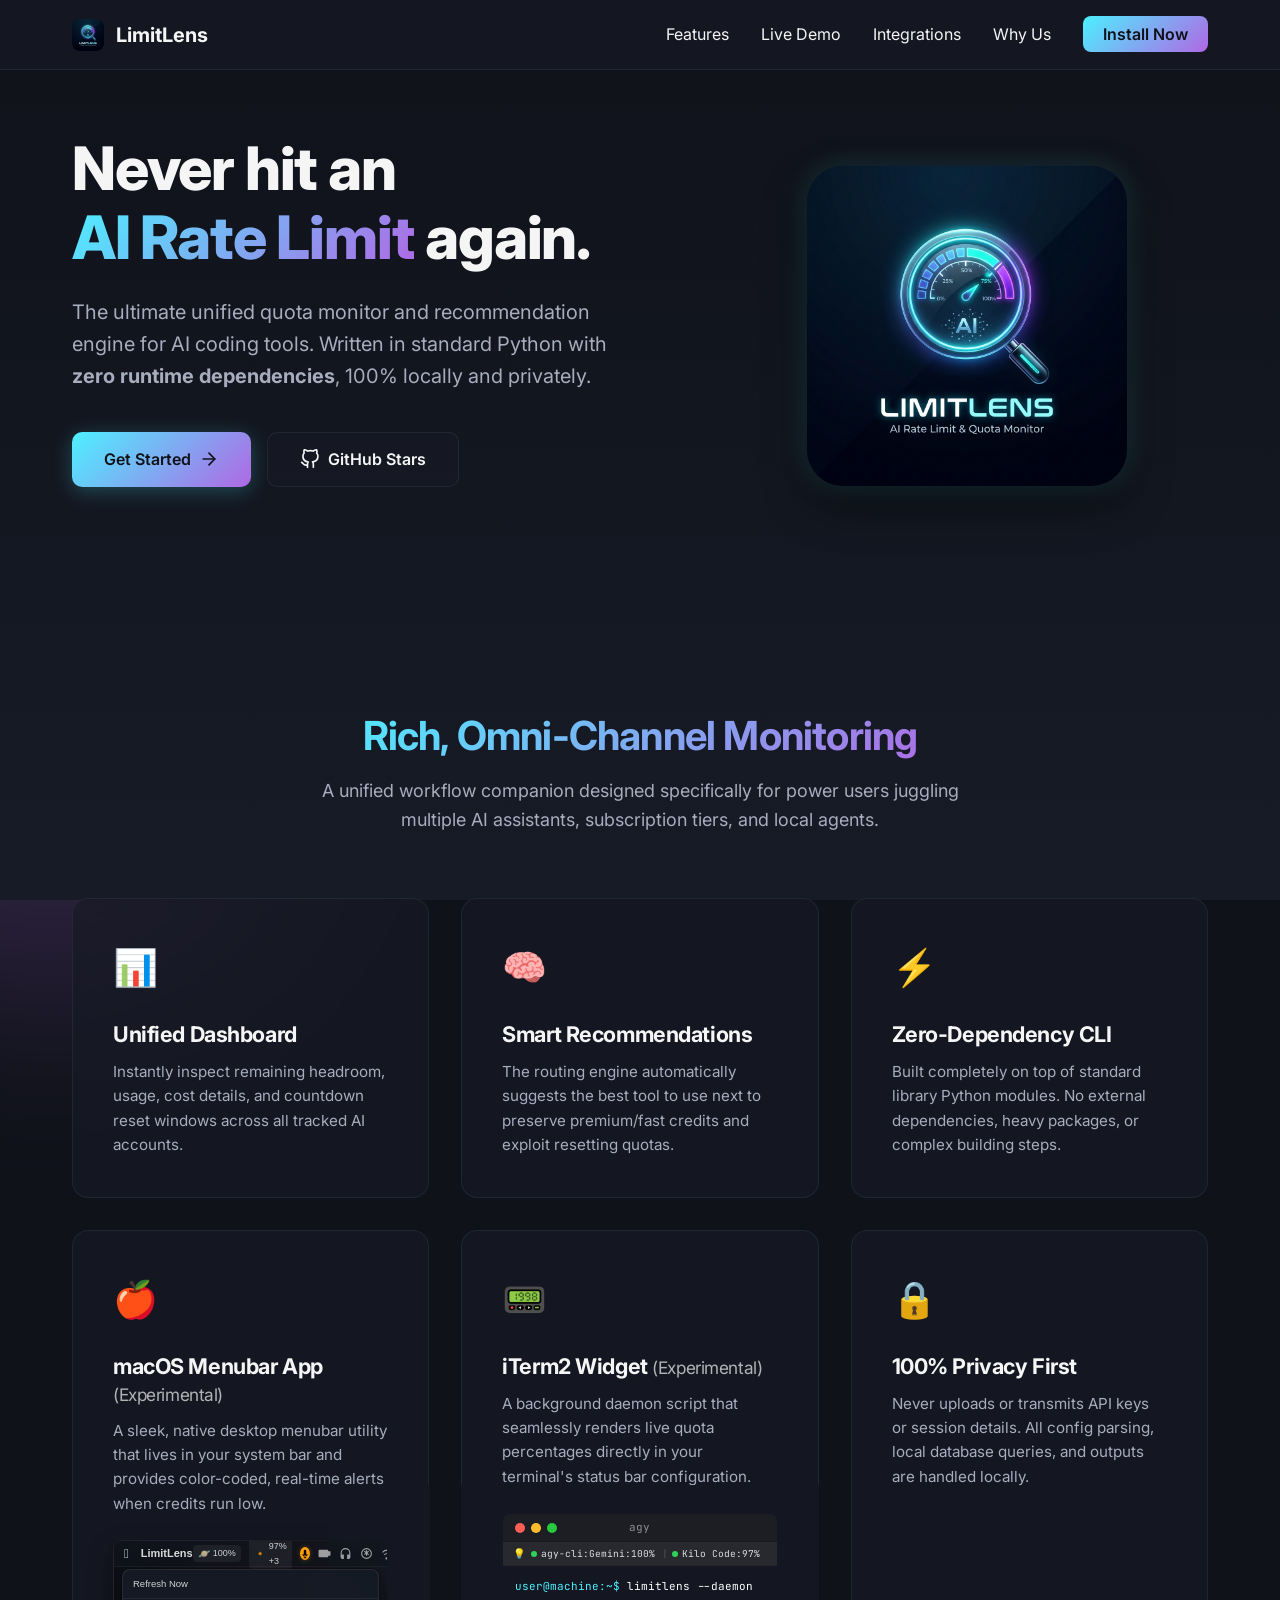
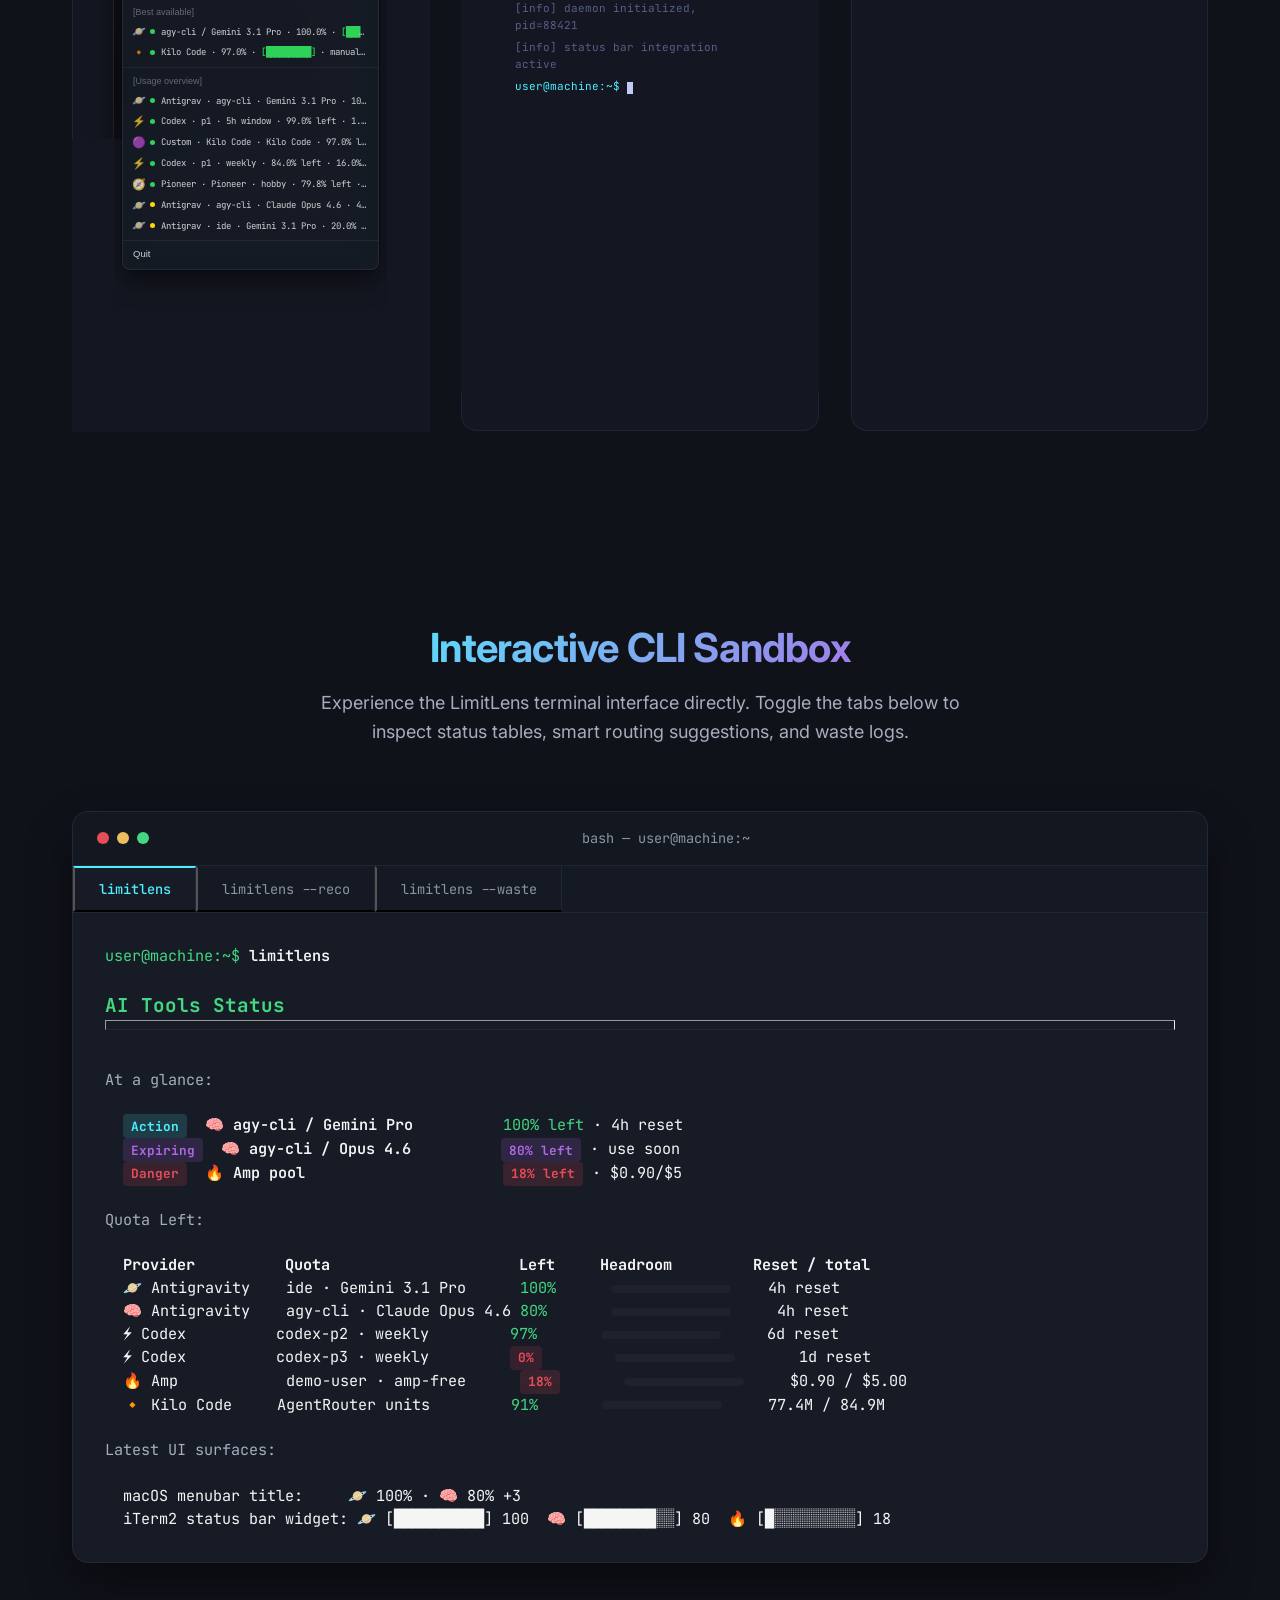
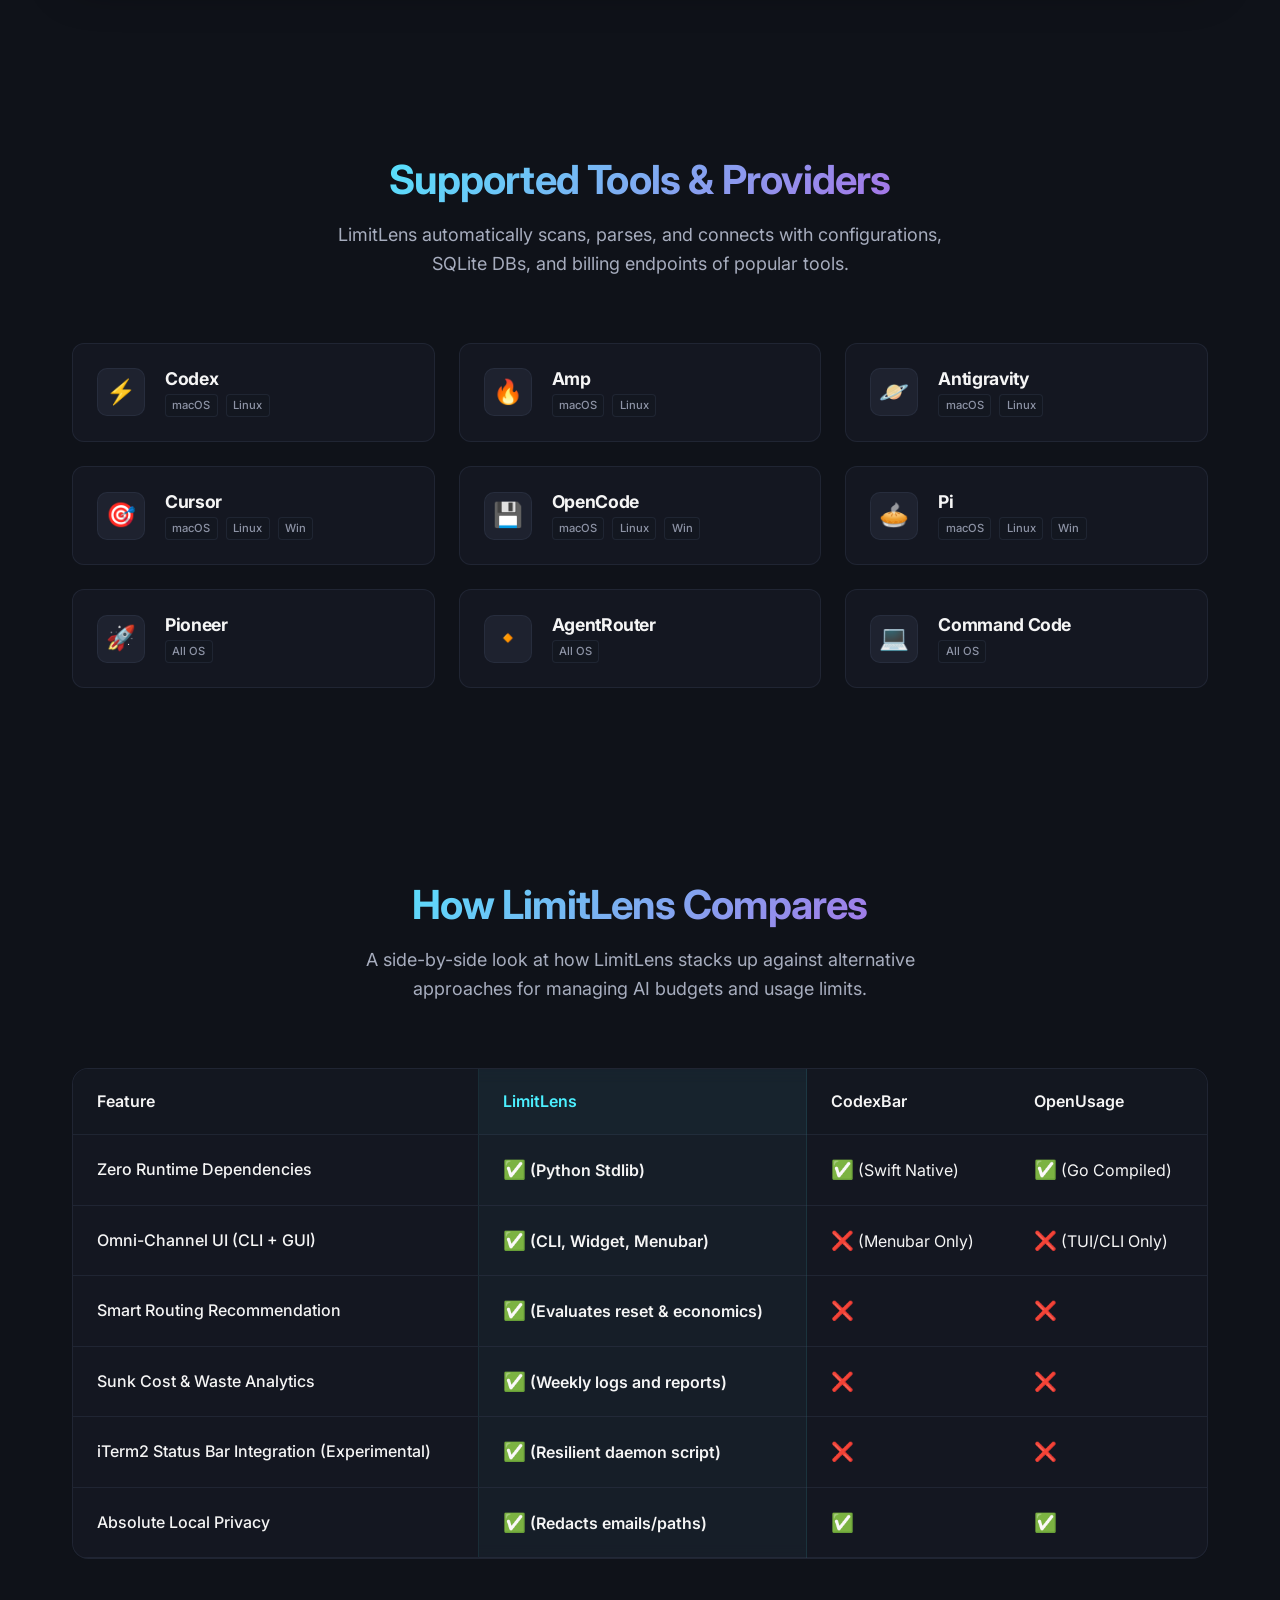
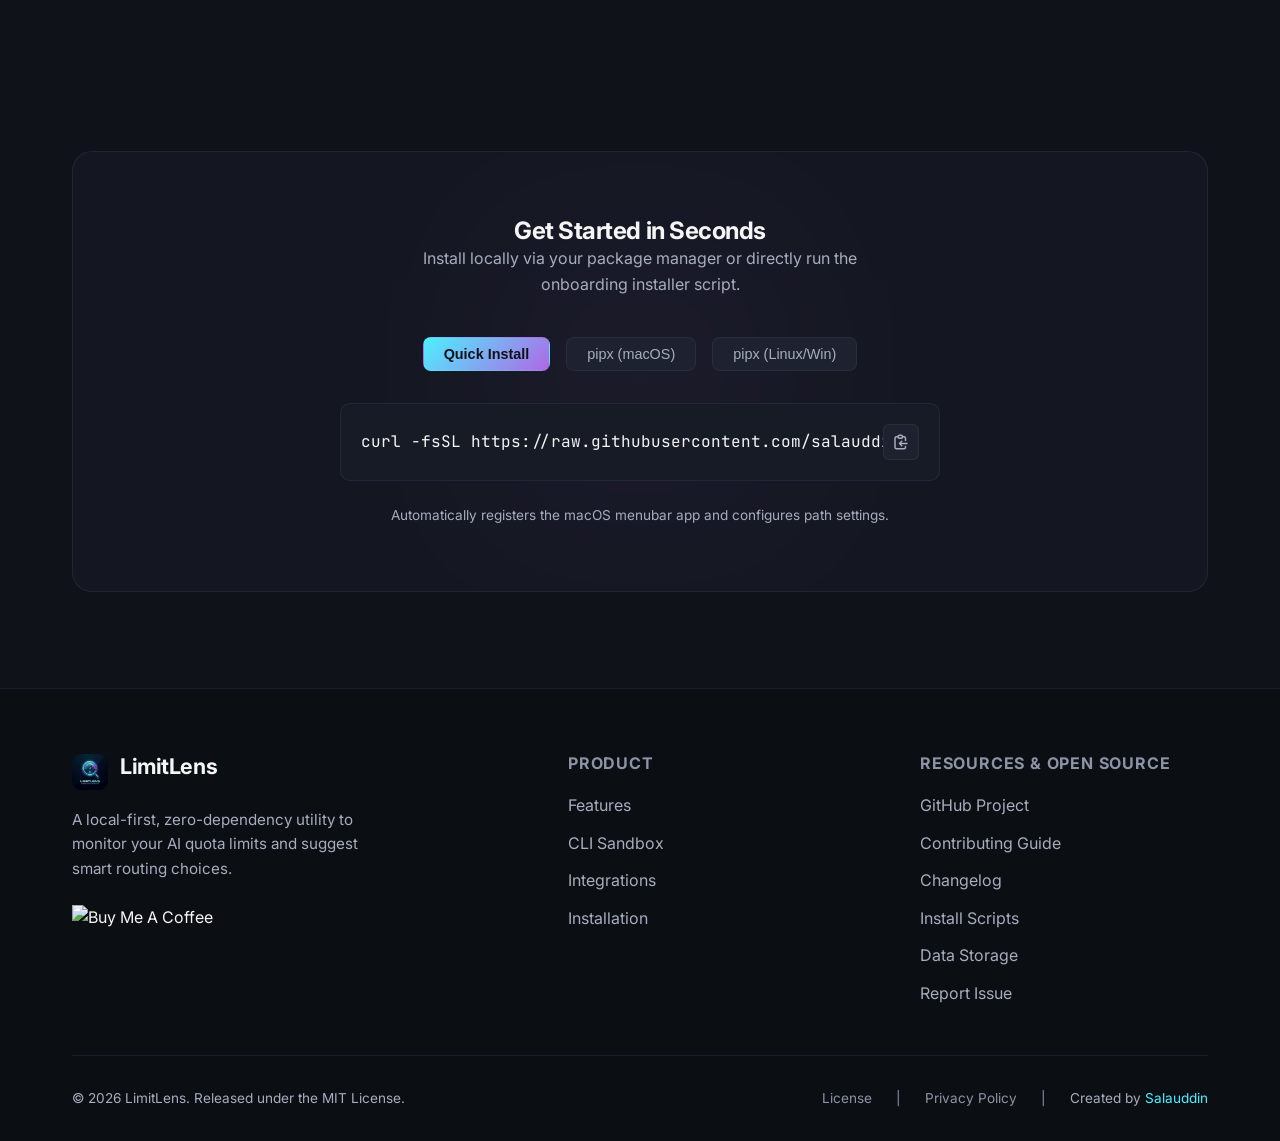
==== site/index.html @ 835cf0d3 "encheaded ui" ====
<!DOCTYPE html>
<html lang="en">
<head>
  <meta charset="UTF-8">
  <meta name="viewport" content="width=device-width, initial-scale=1.0">
  <title>LimitLens — Unified Quota Monitor & Recommendations for AI Coding Tools</title>
  
  <!-- SEO Meta Tags -->
  <meta name="description" content="Stop hitting rate limits. Monitor remaining headroom, resets, and get smart routing recommendations across Codex, Cursor, Amp, Antigravity, OpenCode, and more. Zero dependencies, 100% local.">
  <meta name="keywords" content="ai, quota, rate-limit, cursor, codex, copilot, claude code, terminal, developer-tools, menubar, iterm2">
  <meta name="author" content="Salauddin">
  
  <!-- Open Graph / Facebook -->
  <meta property="og:type" content="website">
  <meta property="og:url" content="https://limitlens.vercel.app/">
  <meta property="og:title" content="LimitLens — Unified Quota Monitor for AI Coding Tools">
  <meta property="og:description" content="Monitor quotas and get smart tool recommendations. Zero-dependency CLI, macOS menubar app, and iTerm2 widget.">
  <meta property="og:image" content="https://limitlens.vercel.app/assets/limitlens_logo.png">
  
  <!-- Twitter -->
  <meta property="twitter:card" content="summary_large_image">
  <meta property="twitter:url" content="https://limitlens.vercel.app/">
  <meta property="twitter:title" content="LimitLens — Unified Quota Monitor for AI Coding Tools">
  <meta property="twitter:description" content="Monitor quotas and get smart tool recommendations. Zero-dependency CLI, macOS menubar app, and iTerm2 widget.">
  <meta property="twitter:image" content="https://limitlens.vercel.app/assets/limitlens_logo.png">

  <!-- Favicon -->
  <link rel="icon" type="image/png" href="assets/limitlens_logo.png">
  
  <!-- Stylesheets -->
  <link rel="stylesheet" href="style.css">
</head>
<body>

  <!-- Background Orbs for Premium Ambient Light -->
  <div class="bg-orb orb-1"></div>
  <div class="bg-orb orb-2"></div>

  <!-- Navigation -->
  <nav class="navbar" id="navbar">
    <div class="container">
      <a href="#" class="nav-logo">
        <img src="assets/limitlens_logo.png" alt="LimitLens Logo">
        <span>LimitLens</span>
      </a>
      <ul class="nav-links" id="nav-links">
        <li><a href="#features">Features</a></li>
        <li><a href="#demo">Live Demo</a></li>
        <li><a href="#integrations">Integrations</a></li>
        <li><a href="#compare">Why Us</a></li>
        <li><a href="#install" class="nav-btn">Install Now</a></li>
      </ul>
      <div class="menu-toggle" id="menu-toggle" aria-label="Toggle Menu" role="button" tabindex="0">
        <span></span>
        <span></span>
        <span></span>
      </div>
    </div>
  </nav>

  <!-- Hero Section -->
  <section class="hero" id="hero">
    <div class="container hero-grid">
      <div class="hero-content">
        <h1>Never hit an <br><span>AI Rate Limit</span> again.</h1>
        <p>The ultimate unified quota monitor and recommendation engine for AI coding tools. Written in standard Python with <strong>zero runtime dependencies</strong>, 100% locally and privately.</p>
        <div class="hero-ctas">
          <a href="#install" class="btn-primary">
            <span>Get Started</span>
            <svg width="20" height="20" viewBox="0 0 24 24" fill="none" stroke="currentColor" stroke-width="2" stroke-linecap="round" stroke-linejoin="round"><line x1="5" y1="12" x2="19" y2="12"></line><polyline points="12 5 19 12 12 19"></polyline></svg>
          </a>
          <a href="https://github.com/salauddinn/limitlens" target="_blank" rel="noopener" class="btn-secondary">
            <svg width="20" height="20" viewBox="0 0 24 24" fill="none" stroke="currentColor" stroke-width="2" stroke-linecap="round" stroke-linejoin="round"><path d="M9 19c-5 1.5-5-2.5-7-3m14 6v-3.87a3.37 3.37 0 0 0-.94-2.61c3.14-.35 6.44-1.54 6.44-7A5.44 5.44 0 0 0 20 4.77 5.07 5.07 0 0 0 19.91 1S18.73.65 16 2.48a13.38 13.38 0 0 0-7 0C6.27.65 5.09 1 5.09 1A5.07 5.07 0 0 0 5 4.77a5.44 5.44 0 0 0-1.5 3.78c0 5.42 3.3 6.61 6.44 7A3.37 3.37 0 0 0 9 18.13V22"></path></svg>
            <span>GitHub Stars</span>
          </a>
        </div>
      </div>
      <div class="hero-logo-container">
        <img src="assets/limitlens_logo.png" alt="LimitLens Logo Premium Rendering" class="hero-logo-img">
      </div>
    </div>
  </section>

  <!-- Features Section -->
  <section class="section reveal-on-scroll" id="features">
    <div class="container">
      <div class="section-header">
        <h2>Rich, Omni-Channel Monitoring</h2>
        <p>A unified workflow companion designed specifically for power users juggling multiple AI assistants, subscription tiers, and local agents.</p>
      </div>
      
      <div class="features-grid">
        <div class="feature-card">
          <span class="feature-icon">📊</span>
          <h3>Unified Dashboard</h3>
          <p>Instantly inspect remaining headroom, usage, cost details, and countdown reset windows across all tracked AI accounts.</p>
        </div>
        <div class="feature-card">
          <span class="feature-icon">🧠</span>
          <h3>Smart Recommendations</h3>
          <p>The routing engine automatically suggests the best tool to use next to preserve premium/fast credits and exploit resetting quotas.</p>
        </div>
        <div class="feature-card">
          <span class="feature-icon">⚡</span>
          <h3>Zero-Dependency CLI</h3>
          <p>Built completely on top of standard library Python modules. No external dependencies, heavy packages, or complex building steps.</p>
        </div>
        <div class="feature-card" style="display: flex; flex-direction: column;">
          <span class="feature-icon">🍎</span>
          <h3>macOS Menubar App <span style="font-size: 0.8em; opacity: 0.7; font-weight: 400;">(Experimental)</span></h3>
          <p>A sleek, native desktop menubar utility that lives in your system bar and provides color-coded, real-time alerts when credits run low.</p>
          
          <!-- Interactive macOS Menubar Showcase -->
          <div class="mac-showcase-container">
            <div class="mac-desktop-screen">
              <div class="mac-menubar">
                <div class="mac-menubar-left">
                  <span class="mac-apple-logo"></span>
                  <span class="mac-menu-item">LimitLens</span>
                </div>
                <div class="mac-menubar-right">
                  <span class="mac-status-pill">
                    <span class="mac-emoji">🪐</span> <span class="mac-pill-text">100%</span>
                  </span>
                  <span class="mac-status-pill">
                    <span class="mac-emoji">🔸</span> <span class="mac-pill-text">97% +3</span>
                  </span>
                  <span class="mac-mic-indicator" title="Microphone in use">
                    <svg viewBox="0 0 24 24" width="10" height="10"><path fill="currentColor" d="M12 2a3 3 0 0 0-3 3v7a3 3 0 0 0 6 0V5a3 3 0 0 0-3-3m0 16a6 6 0 0 1-6-6h2a4 4 0 0 0 8 0h2a6 6 0 0 1-6 6v2h3v2H9v-2h3v-2Z"/></svg>
                  </span>
                  <span class="mac-sys-icon" title="Battery: Charging">
                    <svg viewBox="0 0 24 24" width="13" height="13"><path fill="currentColor" d="M17 5H3a2 2 0 0 0-2 2v10a2 2 0 0 0 2 2h14a2 2 0 0 0 2-2V7a2 2 0 0 0-2-2m-3 8h-4v-2h4v2m4-5H1v8h22V8h-4Z"/></svg>
                  </span>
                  <span class="mac-sys-icon" title="Headphones connected">
                    <svg viewBox="0 0 24 24" width="13" height="13"><path fill="currentColor" d="M12 2A9 9 0 0 0 3 11v8a3 3 0 0 0 3 3h3v-8H5v-3a7 7 0 0 1 14 0v3h-4v8h3a3 3 0 0 0 3-3v-8a9 9 0 0 0-9-9Z"/></svg>
                  </span>
                  <span class="mac-sys-icon" title="Bluetooth on">
                    <svg viewBox="0 0 24 24" width="13" height="13"><path fill="currentColor" d="M12 22a10 10 0 1 1 10-10 10 10 0 0 1-10 10Zm0-18a8 8 0 1 0 8 8 8 8 0 0 0-8-8Zm-1 11.41v-2.83l-2.12 2.12-1.41-1.41L10.17 11 7.34 8.17l1.41-1.41L11 8.83V6h2v2.83l2.12-2.12 1.41 1.41L13.83 11l2.83 2.83-1.41 1.41L13 13.17v2.83h-2Z"/></svg>
                  </span>
                  <span class="mac-sys-icon" title="Wi-Fi connected">
                    <svg viewBox="0 0 24 24" width="13" height="13"><path fill="currentColor" d="M12 21a2 2 0 1 1-2-2 2 2 0 0 1 2 2Zm7.07-7.07a10 10 0 0 0-14.14 0l1.41 1.41a8 8 0 0 1 11.32 0ZM22 9a14 14 0 0 0-20 0l1.41 1.41a12 12 0 0 1 17.18 0Z"/></svg>
                  </span>
                  <span class="mac-sys-icon" title="Search">
                    <svg viewBox="0 0 24 24" width="13" height="13"><path fill="currentColor" d="M15.5 14h-.79l-.28-.27A6.471 6.471 0 0 0 16 9.5 6.5 6.5 0 1 0 9.5 16c1.61 0 3.09-.59 4.23-1.57l.27.28v.79l5 4.99L20.49 19l-4.99-5zm-6 0C7.01 14 5 11.99 5 9.5S7.01 5 9.5 5 14 7.01 14 9.5 11.99 14 9.5 14z"/></svg>
                  </span>
                  
                  <!-- LimitLens status bar icon trigger -->
                  <div class="mac-menubar-trigger" id="mac-menubar-trigger" role="button" aria-haspopup="true" aria-expanded="true" tabindex="0">
                    <svg class="mac-trigger-icon" viewBox="0 0 24 24" width="15" height="15">
                      <rect x="2" y="5" width="20" height="4.5" rx="2.25" fill="none" stroke="currentColor" stroke-width="1.8"/>
                      <circle cx="16" cy="7.25" r="2.25" fill="currentColor"/>
                      <rect x="2" y="14.5" width="20" height="4.5" rx="2.25" fill="none" stroke="currentColor" stroke-width="1.8"/>
                      <circle cx="8" cy="16.75" r="2.25" fill="currentColor"/>
                    </svg>
                    <span class="mac-trigger-dot yellow" title="Warning limits reached"></span>
                  </div>
                  
                  <span class="mac-time">Thu Jun 4 &nbsp;3:22 PM</span>
                </div>
              </div>
              
              <!-- macOS Dropdown Menu -->
              <div class="mac-dropdown-menu open" id="mac-dropdown-menu">
                <div class="mac-dropdown-item clickable">
                  <span class="mac-item-text-full">Refresh Now</span>
                </div>
                <div class="mac-dropdown-divider"></div>
                <div class="mac-dropdown-group-title">[Best available]</div>
                
                <div class="mac-dropdown-item">
                  <span class="mac-item-icon">🪐</span>
                  <span class="mac-status-indicator green"></span>
                  <span class="mac-item-text font-mono">agy-cli / Gemini 3.1 Pro · 100.0% · <span class="mac-bar font-mono green">[██████████]</span> · model: Gemini 3.1 Pro</span>
                </div>
                
                <div class="mac-dropdown-item">
                  <span class="mac-item-icon">🔸</span>
                  <span class="mac-status-indicator green"></span>
                  <span class="mac-item-text font-mono">Kilo Code · 97.0% · <span class="mac-bar font-mono green">[██████████]</span> · manual AgentRouter qu...</span>
                </div>
                
                <div class="mac-dropdown-divider"></div>
                <div class="mac-dropdown-group-title">[Usage overview]</div>
                
                <div class="mac-dropdown-item">
                  <span class="mac-item-icon">🪐</span>
                  <span class="mac-status-indicator green"></span>
                  <span class="mac-item-text font-mono">Antigrav · agy-cli · Gemini 3.1 Pro · 100.0% left · 0.0% used · <span class="mac-bar font-mono green">[██████████]</span> · 100% left</span>
                </div>
                
                <div class="mac-dropdown-item">
                  <span class="mac-item-icon">⚡</span>
                  <span class="mac-status-indicator green"></span>
                  <span class="mac-item-text font-mono">Codex · p1 · 5h window · 99.0% left · 1.0% used · <span class="mac-bar font-mono green">[██████████]</span> · ?</span>
                </div>
                
                <div class="mac-dropdown-item">
                  <span class="mac-item-icon">🟣</span>
                  <span class="mac-status-indicator green"></span>
                  <span class="mac-item-text font-mono">Custom · Kilo Code · Kilo Code · 97.0% left · 3.0% used · <span class="mac-bar font-mono green">[██████████]</span> · 82.3M/84.9M units</span>
                </div>
                
                <div class="mac-dropdown-item">
                  <span class="mac-item-icon">⚡</span>
                  <span class="mac-status-indicator green"></span>
                  <span class="mac-item-text font-mono">Codex · p1 · weekly · 84.0% left · 16.0% used · <span class="mac-bar font-mono green">[████████░░]</span> · ?</span>
                </div>
                
                <div class="mac-dropdown-item">
                  <span class="mac-item-icon">🧭</span>
                  <span class="mac-status-indicator green"></span>
                  <span class="mac-item-text font-mono">Pioneer · Pioneer · hobby · 79.8% left · 20.2% used · <span class="mac-bar font-mono green">[████████░░]</span> · $23.94/$30.00</span>
                </div>
                
                <div class="mac-dropdown-item">
                  <span class="mac-item-icon">🪐</span>
                  <span class="mac-status-indicator yellow"></span>
                  <span class="mac-item-text font-mono">Antigrav · agy-cli · Claude Opus 4.6 · 40.0% left · 60.0% used · <span class="mac-bar font-mono yellow">[████░░░░░░]</span> · 40% left</span>
                </div>
                
                <div class="mac-dropdown-item">
                  <span class="mac-item-icon">🪐</span>
                  <span class="mac-status-indicator yellow"></span>
                  <span class="mac-item-text font-mono">Antigrav · ide · Gemini 3.1 Pro · 20.0% left · 80.0% used · <span class="mac-bar font-mono red">[██░░░░░░░░]</span> · 20% left · stale</span>
                </div>
                
                <div class="mac-dropdown-divider"></div>
                <div class="mac-dropdown-item clickable">
                  <span class="mac-item-text-full">Quit</span>
                </div>
              </div>
            </div>
          </div>
        </div>
        <div class="feature-card" style="display: flex; flex-direction: column;">
          <span class="feature-icon">📟</span>
          <h3>iTerm2 Widget <span style="font-size: 0.8em; opacity: 0.7; font-weight: 400;">(Experimental)</span></h3>
          <p>A background daemon script that seamlessly renders live quota percentages directly in your terminal's status bar configuration.</p>
          
          <!-- Interactive iTerm2 Showcase -->
          <div class="iterm-showcase-container">
            <div class="iterm-window">
              <div class="iterm-header">
                <div class="iterm-dots">
                  <span class="iterm-dot close"></span>
                  <span class="iterm-dot minimize"></span>
                  <span class="iterm-dot zoom"></span>
                </div>
                <div class="iterm-title">agy</div>
              </div>
              
              <!-- iTerm2 status bar component matching the user screenshot -->
              <div class="iterm-status-bar">
                <span class="iterm-status-icon" title="Terminal Status Info">💡</span>
                <div class="iterm-status-items">
                  <span class="iterm-status-item">
                    <span class="iterm-status-dot green"></span>
                    <span class="iterm-status-text">agy-cli:Gemini:100%</span>
                    <span class="iterm-status-sep">|</span>
                  </span>
                  <span class="iterm-status-item">
                    <span class="iterm-status-dot green"></span>
                    <span class="iterm-status-text">Kilo Code:97%</span>
                    <span class="iterm-status-sep">|</span>
                  </span>
                  <span class="iterm-status-item">
                    <span class="iterm-status-dot green"></span>
                    <span class="iterm-status-text">p1:84%</span>
                    <span class="iterm-status-sep">|</span>
                  </span>
                  <span class="iterm-status-item">
                    <span class="iterm-status-dot yellow"></span>
                    <span class="iterm-status-text">agy-cli:Claude:40%</span>
                    <span class="iterm-status-sep">|</span>
                  </span>
                  <span class="iterm-status-item">
                    <span class="iterm-status-dot yellow"></span>
                    <span class="iterm-status-text">ide:Gemini:20%</span>
                    <span class="iterm-status-sep">|</span>
                  </span>
                  <span class="iterm-status-item">
                    <span class="iterm-status-dot green"></span>
                    <span class="iterm-status-text">pioneer:80%</span>
                  </span>
                </div>
              </div>
              
              <div class="iterm-body">
                <div><span class="iterm-prompt">user@machine:~$</span> <span class="iterm-cmd">limitlens --daemon</span></div>
                <div class="iterm-output">[info] daemon initialized, pid=88421</div>
                <div class="iterm-output">[info] status bar integration active</div>
                <div><span class="iterm-prompt">user@machine:~$</span> <span class="iterm-cursor"></span></div>
              </div>
            </div>
          </div>
        </div>
        <div class="feature-card">
          <span class="feature-icon">🔒</span>
          <h3>100% Privacy First</h3>
          <p>Never uploads or transmits API keys or session details. All config parsing, local database queries, and outputs are handled locally.</p>
        </div>
      </div>
    </div>
  </section>

  <!-- Terminal Live Demo Section -->
  <section class="section reveal-on-scroll" id="demo">
    <div class="container">
      <div class="section-header">
        <h2>Interactive CLI Sandbox</h2>
        <p>Experience the LimitLens terminal interface directly. Toggle the tabs below to inspect status tables, smart routing suggestions, and waste logs.</p>
      </div>

      <div class="terminal-outer">
        <div class="terminal-header">
          <div class="terminal-dots">
            <span class="terminal-dot dot-red"></span>
            <span class="terminal-dot dot-yellow"></span>
            <span class="terminal-dot dot-green"></span>
          </div>
          <div class="terminal-title">bash — user@machine:~</div>
          <div></div>
        </div>

        <div class="terminal-tabs">
          <button class="terminal-tab active" data-tab="status-tab">limitlens</button>
          <button class="terminal-tab" data-tab="reco-tab">limitlens --reco</button>
          <button class="terminal-tab" data-tab="waste-tab">limitlens --waste</button>
        </div>

        <div class="terminal-body">
          <!-- Tab 1: Status Dashboard -->
          <div class="terminal-content active" id="status-tab">
            <span class="cli-prompt">user@machine:~$</span> <span class="cli-cmd">limitlens</span><br>
            <br>
            <span class="cli-title">AI Tools Status</span><br>
            <hr class="cli-header">
            <br>
            <span class="cli-label">At a glance:</span><br>
            <br>
            &nbsp;&nbsp;<span class="cli-pill action">Action</span>&nbsp;&nbsp;<span class="cli-cmd">🧠 agy-cli / Gemini Pro</span>&nbsp;&nbsp;&nbsp;&nbsp;&nbsp;&nbsp;&nbsp;&nbsp;&nbsp;&nbsp;<span class="cli-prompt">100% left</span> · 4h reset<br>
            &nbsp;&nbsp;<span class="cli-pill expiring">Expiring</span>&nbsp;&nbsp;<span class="cli-cmd">🧠 agy-cli / Opus 4.6</span>&nbsp;&nbsp;&nbsp;&nbsp;&nbsp;&nbsp;&nbsp;&nbsp;&nbsp;&nbsp;<span class="cli-pill expiring">80% left</span> · use soon<br>
            &nbsp;&nbsp;<span class="cli-pill danger">Danger</span>&nbsp;&nbsp;<span class="cli-cmd">🔥 Amp pool</span>&nbsp;&nbsp;&nbsp;&nbsp;&nbsp;&nbsp;&nbsp;&nbsp;&nbsp;&nbsp;&nbsp;&nbsp;&nbsp;&nbsp;&nbsp;&nbsp;&nbsp;&nbsp;&nbsp;&nbsp;&nbsp;&nbsp;<span class="cli-pill danger">18% left</span> · $0.90/$5<br>
            <br>
            <span class="cli-label">Quota Left:</span><br>
            <br>
            &nbsp;&nbsp;<strong>Provider</strong>&nbsp;&nbsp;&nbsp;&nbsp;&nbsp;&nbsp;&nbsp;&nbsp;&nbsp;&nbsp;<strong>Quota</strong>&nbsp;&nbsp;&nbsp;&nbsp;&nbsp;&nbsp;&nbsp;&nbsp;&nbsp;&nbsp;&nbsp;&nbsp;&nbsp;&nbsp;&nbsp;&nbsp;&nbsp;&nbsp;&nbsp;&nbsp;&nbsp;<strong>Left</strong>&nbsp;&nbsp;&nbsp;&nbsp;&nbsp;<strong>Headroom</strong>&nbsp;&nbsp;&nbsp;&nbsp;&nbsp;&nbsp;&nbsp;&nbsp;&nbsp;<strong>Reset / total</strong><br>
            &nbsp;&nbsp;🪐 Antigravity&nbsp;&nbsp;&nbsp;&nbsp;ide · Gemini 3.1 Pro&nbsp;&nbsp;&nbsp;&nbsp;&nbsp;&nbsp;<span class="cli-prompt">100%</span>&nbsp;&nbsp;&nbsp;&nbsp;&nbsp;<span class="cli-bar"><span class="cli-bar-fill green" style="width: 100%"></span></span>&nbsp;&nbsp;&nbsp;4h reset<br>
            &nbsp;&nbsp;🧠 Antigravity&nbsp;&nbsp;&nbsp;&nbsp;agy-cli · Claude Opus 4.6&nbsp;<span class="cli-prompt">80%</span>&nbsp;&nbsp;&nbsp;&nbsp;&nbsp;&nbsp;<span class="cli-bar"><span class="cli-bar-fill green" style="width: 80%"></span></span>&nbsp;&nbsp;&nbsp;&nbsp;4h reset<br>
            &nbsp;&nbsp;⚡ Codex&nbsp;&nbsp;&nbsp;&nbsp;&nbsp;&nbsp;&nbsp;&nbsp;&nbsp;&nbsp;codex-p2 · weekly&nbsp;&nbsp;&nbsp;&nbsp;&nbsp;&nbsp;&nbsp;&nbsp;&nbsp;<span class="cli-prompt">97%</span>&nbsp;&nbsp;&nbsp;&nbsp;&nbsp;&nbsp;<span class="cli-bar"><span class="cli-bar-fill green" style="width: 97%"></span></span>&nbsp;&nbsp;&nbsp;&nbsp;6d reset<br>
            &nbsp;&nbsp;⚡ Codex&nbsp;&nbsp;&nbsp;&nbsp;&nbsp;&nbsp;&nbsp;&nbsp;&nbsp;&nbsp;codex-p3 · weekly&nbsp;&nbsp;&nbsp;&nbsp;&nbsp;&nbsp;&nbsp;&nbsp;&nbsp;<span class="cli-pill danger">0%</span>&nbsp;&nbsp;&nbsp;&nbsp;&nbsp;&nbsp;&nbsp;<span class="cli-bar"><span class="cli-bar-fill red" style="width: 0%"></span></span>&nbsp;&nbsp;&nbsp;&nbsp;&nbsp;&nbsp;1d reset<br>
            &nbsp;&nbsp;🔥 Amp&nbsp;&nbsp;&nbsp;&nbsp;&nbsp;&nbsp;&nbsp;&nbsp;&nbsp;&nbsp;&nbsp;&nbsp;demo-user · amp-free&nbsp;&nbsp;&nbsp;&nbsp;&nbsp;&nbsp;<span class="cli-pill danger">18%</span>&nbsp;&nbsp;&nbsp;&nbsp;&nbsp;&nbsp;<span class="cli-bar"><span class="cli-bar-fill yellow" style="width: 18%"></span></span>&nbsp;&nbsp;&nbsp;&nbsp;$0.90 / $5.00<br>
            &nbsp;&nbsp;🔸 Kilo Code&nbsp;&nbsp;&nbsp;&nbsp;&nbsp;AgentRouter units&nbsp;&nbsp;&nbsp;&nbsp;&nbsp;&nbsp;&nbsp;&nbsp;&nbsp;<span class="cli-prompt">91%</span>&nbsp;&nbsp;&nbsp;&nbsp;&nbsp;&nbsp;<span class="cli-bar"><span class="cli-bar-fill green" style="width: 91%"></span></span>&nbsp;&nbsp;&nbsp;&nbsp;77.4M / 84.9M<br>
            <br>
            <span class="cli-label">Latest UI surfaces:</span><br>
            <br>
            &nbsp;&nbsp;macOS menubar title: &nbsp;&nbsp;&nbsp;&nbsp;🪐 100% · 🧠 80% +3<br>
            &nbsp;&nbsp;iTerm2 status bar widget: 🪐 [██████████] 100 &nbsp;🧠 [████████░░] 80 &nbsp;🔥 [█░░░░░░░░░] 18<br>
          </div>

          <!-- Tab 2: Recommendations -->
          <div class="terminal-content" id="reco-tab">
            <span class="cli-prompt">user@machine:~$</span> <span class="cli-cmd">limitlens --reco</span><br>
            <br>
            <span class="cli-title">Recommendations</span><br>
            <hr class="cli-header">
            <br>
            &nbsp;&nbsp;<span class="cli-prompt">➜ Action now</span> <span class="cli-label">hard task / multi-file refactor</span><br>
            &nbsp;&nbsp;&nbsp;&nbsp;🪐 <span class="cli-cmd">antigravity:agy-cli ➜ Gemini 3.1 Pro</span>&nbsp;&nbsp;&nbsp;&nbsp;&nbsp;&nbsp;&nbsp;&nbsp;&nbsp;&nbsp;&nbsp;&nbsp;&nbsp;&nbsp;<span class="cli-prompt">100% left</span><br>
            &nbsp;&nbsp;&nbsp;&nbsp;<strong>cmd:</strong> agy<br>
            &nbsp;&nbsp;&nbsp;&nbsp;<strong>why:</strong> best premium headroom; resets soon, so use it before long-run Codex.<br>
            <br>
            &nbsp;&nbsp;<span class="cli-pill danger">⚠️ WASTE WATCH</span> <span class="cli-label">use these soon or lose them</span><br>
            &nbsp;&nbsp;&nbsp;&nbsp;[URGENT] 🧠 agy-cli ➜ Claude Opus 4.6&nbsp;&nbsp;&nbsp;&nbsp;&nbsp;&nbsp;&nbsp;&nbsp;&nbsp;&nbsp;&nbsp;&nbsp;&nbsp;&nbsp;&nbsp;&nbsp;&nbsp;&nbsp;&nbsp;<span class="cli-prompt">80.0% left</span> · reset: 4h<br>
            &nbsp;&nbsp;&nbsp;&nbsp;[URGENT] 🪐 ide ➜ Gemini 3.1 Pro&nbsp;&nbsp;&nbsp;&nbsp;&nbsp;&nbsp;&nbsp;&nbsp;&nbsp;&nbsp;&nbsp;&nbsp;&nbsp;&nbsp;&nbsp;&nbsp;&nbsp;&nbsp;&nbsp;&nbsp;&nbsp;&nbsp;&nbsp;&nbsp;<span class="cli-prompt">100.0% left</span> · reset: 4h<br>
            &nbsp;&nbsp;&nbsp;&nbsp;[SLOW] &nbsp;&nbsp;🔸 Kilo Code / AgentRouter&nbsp;&nbsp;&nbsp;&nbsp;&nbsp;&nbsp;&nbsp;&nbsp;&nbsp;&nbsp;&nbsp;&nbsp;&nbsp;&nbsp;&nbsp;&nbsp;&nbsp;&nbsp;&nbsp;&nbsp;&nbsp;&nbsp;&nbsp;<span class="cli-prompt">91.2% left</span> · reset: manual<br>
            <br>
            &nbsp;&nbsp;<span class="cli-prompt">➜ Quick edit / grunt work</span><br>
            &nbsp;&nbsp;&nbsp;&nbsp;🔥 <span class="cli-cmd">amp pool</span>&nbsp;&nbsp;&nbsp;&nbsp;&nbsp;&nbsp;&nbsp;&nbsp;&nbsp;&nbsp;&nbsp;&nbsp;&nbsp;&nbsp;&nbsp;&nbsp;&nbsp;&nbsp;&nbsp;&nbsp;&nbsp;&nbsp;&nbsp;&nbsp;&nbsp;&nbsp;&nbsp;&nbsp;&nbsp;&nbsp;&nbsp;&nbsp;&nbsp;&nbsp;&nbsp;&nbsp;&nbsp;&nbsp;&nbsp;&nbsp;&nbsp;&nbsp;&nbsp;&nbsp;&nbsp;&nbsp;<span class="cli-pill danger">18.0% left</span><br>
            &nbsp;&nbsp;&nbsp;&nbsp;<strong>cmd:</strong> amp<br>
            &nbsp;&nbsp;&nbsp;&nbsp;<strong>why:</strong> $0.90 pool remaining, replenishing.<br>
            <br>
            &nbsp;&nbsp;<span class="cli-prompt">➜ CLI / scripting / pair-programming</span><br>
            &nbsp;&nbsp;&nbsp;&nbsp;⚡ <span class="cli-cmd">codex-p2 weekly</span>&nbsp;&nbsp;&nbsp;&nbsp;&nbsp;&nbsp;&nbsp;&nbsp;&nbsp;&nbsp;&nbsp;&nbsp;&nbsp;&nbsp;&nbsp;&nbsp;&nbsp;&nbsp;&nbsp;&nbsp;&nbsp;&nbsp;&nbsp;&nbsp;&nbsp;&nbsp;&nbsp;&nbsp;&nbsp;&nbsp;&nbsp;&nbsp;&nbsp;&nbsp;&nbsp;&nbsp;&nbsp;&nbsp;<span class="cli-prompt">97.0% left</span><br>
            &nbsp;&nbsp;&nbsp;&nbsp;<strong>cmd:</strong> codex<br>
            &nbsp;&nbsp;&nbsp;&nbsp;<strong>why:</strong> 6 days left until reset window.<br>
            <br>
            &nbsp;&nbsp;<span class="cli-pill expiring">💡 Skip today</span> <span class="cli-label">plenty of runway, save for later</span><br>
            &nbsp;&nbsp;&nbsp;&nbsp;• ⚡ codex-p2 weekly — 97.0% left (6 days left)<br>
            &nbsp;&nbsp;&nbsp;&nbsp;• 🚀 Copilot ignored in planning (flat-fee, just use in editor)<br>
          </div>

          <!-- Tab 3: Waste Tracking -->
          <div class="terminal-content" id="waste-tab">
            <span class="cli-prompt">user@machine:~$</span> <span class="cli-cmd">limitlens --waste</span><br>
            <br>
            <span class="cli-title">Subscription Waste Summary (Last 7 Days)</span><br>
            <hr class="cli-header">
            <br>
            &nbsp;&nbsp;You have lost potential quota worth approximately <span class="cli-pill expiring"><strong>$18.40</strong></span> due to expired fast limits.<br>
            <br>
            &nbsp;&nbsp;<strong>Details:</strong><br>
            &nbsp;&nbsp;• <strong>Cursor Pro:</strong> 120 fast requests expired unused on Jun 01. (Est. Waste: $4.80)<br>
            &nbsp;&nbsp;• <strong>Codex-p3:</strong> 85% of weekly limit expired unused on Jun 03. (Est. Waste: $13.60)<br>
            <br>
            &nbsp;&nbsp;<span class="cli-label">Tip: Consider switching your heavy refactoring tasks to Cursor Pro earlier in the reset window!</span><br>
          </div>
        </div>
      </div>
    </div>
  </section>

  <!-- Integrations Section -->
  <section class="section reveal-on-scroll" id="integrations">
    <div class="container">
      <div class="section-header">
        <h2>Supported Tools & Providers</h2>
        <p>LimitLens automatically scans, parses, and connects with configurations, SQLite DBs, and billing endpoints of popular tools.</p>
      </div>

      <div class="integrations-grid">
        <div class="integration-card">
          <span class="integration-icon">⚡</span>
          <div class="integration-info">
            <h3>Codex</h3>
            <div class="integration-meta">
              <span class="badge-os">macOS</span>
              <span class="badge-os">Linux</span>
            </div>
          </div>
        </div>
        
        <div class="integration-card">
          <span class="integration-icon">🔥</span>
          <div class="integration-info">
            <h3>Amp</h3>
            <div class="integration-meta">
              <span class="badge-os">macOS</span>
              <span class="badge-os">Linux</span>
            </div>
          </div>
        </div>
        
        <div class="integration-card">
          <span class="integration-icon">🪐</span>
          <div class="integration-info">
            <h3>Antigravity</h3>
            <div class="integration-meta">
              <span class="badge-os">macOS</span>
              <span class="badge-os">Linux</span>
            </div>
          </div>
        </div>
        
        <div class="integration-card">
          <span class="integration-icon">🎯</span>
          <div class="integration-info">
            <h3>Cursor</h3>
            <div class="integration-meta">
              <span class="badge-os">macOS</span>
              <span class="badge-os">Linux</span>
              <span class="badge-os">Win</span>
            </div>
          </div>
        </div>
        
        <div class="integration-card">
          <span class="integration-icon">💾</span>
          <div class="integration-info">
            <h3>OpenCode</h3>
            <div class="integration-meta">
              <span class="badge-os">macOS</span>
              <span class="badge-os">Linux</span>
              <span class="badge-os">Win</span>
            </div>
          </div>
        </div>
        
        <div class="integration-card">
          <span class="integration-icon">🥧</span>
          <div class="integration-info">
            <h3>Pi</h3>
            <div class="integration-meta">
              <span class="badge-os">macOS</span>
              <span class="badge-os">Linux</span>
              <span class="badge-os">Win</span>
            </div>
          </div>
        </div>
        
        <div class="integration-card">
          <span class="integration-icon">🚀</span>
          <div class="integration-info">
            <h3>Pioneer</h3>
            <div class="integration-meta">
              <span class="badge-os">All OS</span>
            </div>
          </div>
        </div>
        
        <div class="integration-card">
          <span class="integration-icon">🔸</span>
          <div class="integration-info">
            <h3>AgentRouter</h3>
            <div class="integration-meta">
              <span class="badge-os">All OS</span>
            </div>
          </div>
        </div>

        <div class="integration-card">
          <span class="integration-icon">💻</span>
          <div class="integration-info">
            <h3>Command Code</h3>
            <div class="integration-meta">
              <span class="badge-os">All OS</span>
            </div>
          </div>
        </div>
      </div>
    </div>
  </section>

  <!-- Comparison Section -->
  <section class="section reveal-on-scroll" id="compare">
    <div class="container">
      <div class="section-header">
        <h2>How LimitLens Compares</h2>
        <p>A side-by-side look at how LimitLens stacks up against alternative approaches for managing AI budgets and usage limits.</p>
      </div>

      <div class="comparison-wrapper">
        <table class="comparison-table">
          <thead>
            <tr>
              <th>Feature</th>
              <th class="highlight">LimitLens</th>
              <th>CodexBar</th>
              <th>OpenUsage</th>
            </tr>
          </thead>
          <tbody>
            <tr>
              <td class="feature-name">Zero Runtime Dependencies</td>
              <td class="highlight"><span class="comp-icon yes">✅</span> (Python Stdlib)</td>
              <td><span class="comp-icon yes">✅</span> (Swift Native)</td>
              <td><span class="comp-icon yes">✅</span> (Go Compiled)</td>
            </tr>
            <tr>
              <td class="feature-name">Omni-Channel UI (CLI + GUI)</td>
              <td class="highlight"><span class="comp-icon yes">✅</span> (CLI, Widget, Menubar)</td>
              <td><span class="comp-icon no">❌</span> (Menubar Only)</td>
              <td><span class="comp-icon no">❌</span> (TUI/CLI Only)</td>
            </tr>
            <tr>
              <td class="feature-name">Smart Routing Recommendation</td>
              <td class="highlight"><span class="comp-icon yes">✅</span> (Evaluates reset & economics)</td>
              <td><span class="comp-icon no">❌</span></td>
              <td><span class="comp-icon no">❌</span></td>
            </tr>
            <tr>
              <td class="feature-name">Sunk Cost & Waste Analytics</td>
              <td class="highlight"><span class="comp-icon yes">✅</span> (Weekly logs and reports)</td>
              <td><span class="comp-icon no">❌</span></td>
              <td><span class="comp-icon no">❌</span></td>
            </tr>
            <tr>
              <td class="feature-name">iTerm2 Status Bar Integration (Experimental)</td>
              <td class="highlight"><span class="comp-icon yes">✅</span> (Resilient daemon script)</td>
              <td><span class="comp-icon no">❌</span></td>
              <td><span class="comp-icon no">❌</span></td>
            </tr>
            <tr>
              <td class="feature-name">Absolute Local Privacy</td>
              <td class="highlight"><span class="comp-icon yes">✅</span> (Redacts emails/paths)</td>
              <td><span class="comp-icon yes">✅</span></td>
              <td><span class="comp-icon yes">✅</span></td>
            </tr>
          </tbody>
        </table>
      </div>
    </div>
  </section>

  <!-- Installation Section -->
  <section class="section reveal-on-scroll" id="install">
    <div class="container">
      <div class="install-section">
        <div class="orb-3"></div>
        <h2>Get Started in Seconds</h2>
        <p style="margin-bottom: 2.5rem; max-width: 500px; margin-left: auto; margin-right: auto;">Install locally via your package manager or directly run the onboarding installer script.</p>

        <div class="install-tabs-nav">
          <button class="install-tab-btn active" data-install="quick-tab">Quick Install</button>
          <button class="install-tab-btn" data-install="pipx-mac">pipx (macOS)</button>
          <button class="install-tab-btn" data-install="pipx-linux">pipx (Linux/Win)</button>
        </div>

        <!-- Quick Install -->
        <div class="install-tab-content active" id="quick-tab">
          <div class="code-box">
            <span class="code-text" id="code-quick">curl -fsSL https://raw.githubusercontent.com/salauddinn/limitlens/main/install.sh | bash</span>
            <button class="copy-btn" data-target="code-quick" aria-label="Copy Command">
              <svg fill="none" stroke="currentColor" stroke-width="2" viewBox="0 0 24 24"><path stroke-linecap="round" stroke-linejoin="round" d="M8 5H6a2 2 0 00-2 2v12a2 2 0 002 2h10a2 2 0 002-2v-1M8 5a2 2 0 002 2h2a2 2 0 002-2M8 5a2 2 0 012-2h2a2 2 0 012 2m0 0h2a2 2 0 012 2v3m2 4H10m0 0l3-3m-3 3l3 3"/></svg>
            </button>
          </div>
          <p style="font-size: 0.85rem;">Automatically registers the macOS menubar app and configures path settings.</p>
        </div>

        <!-- pipx macOS -->
        <div class="install-tab-content" id="pipx-mac">
          <div class="code-box">
            <span class="code-text" id="code-mac">pipx install "git+https://github.com/salauddinn/limitlens.git[mac]"</span>
            <button class="copy-btn" data-target="code-mac" aria-label="Copy Command">
              <svg fill="none" stroke="currentColor" stroke-width="2" viewBox="0 0 24 24"><path stroke-linecap="round" stroke-linejoin="round" d="M8 5H6a2 2 0 00-2 2v12a2 2 0 002 2h10a2 2 0 002-2v-1M8 5a2 2 0 002 2h2a2 2 0 002-2M8 5a2 2 0 012-2h2a2 2 0 012 2m0 0h2a2 2 0 012 2v3m2 4H10m0 0l3-3m-3 3l3 3"/></svg>
            </button>
          </div>
          <p style="font-size: 0.85rem;">Installs core CLI plus <code>rumps</code> module required to power the macOS menubar app.</p>
        </div>

        <!-- pipx Linux/Win -->
        <div class="install-tab-content" id="pipx-linux">
          <div class="code-box">
            <span class="code-text" id="code-linux">pipx install "git+https://github.com/salauddinn/limitlens.git"</span>
            <button class="copy-btn" data-target="code-linux" aria-label="Copy Command">
              <svg fill="none" stroke="currentColor" stroke-width="2" viewBox="0 0 24 24"><path stroke-linecap="round" stroke-linejoin="round" d="M8 5H6a2 2 0 00-2 2v12a2 2 0 002 2h10a2 2 0 002-2v-1M8 5a2 2 0 002 2h2a2 2 0 002-2M8 5a2 2 0 012-2h2a2 2 0 012 2m0 0h2a2 2 0 012 2v3m2 4H10m0 0l3-3m-3 3l3 3"/></svg>
            </button>
          </div>
          <p style="font-size: 0.85rem;">Installs the core CLI utility. Fully compatible with Linux and Windows systems.</p>
        </div>
      </div>
    </div>
  </section>

  <!-- Footer -->
  <footer class="footer reveal-on-scroll">
    <div class="container">
      <div class="footer-grid">
        <div class="footer-brand">
          <div class="footer-brand-logo" style="margin-bottom: 1rem;">
            <img src="assets/limitlens_logo.png" alt="LimitLens Logo">
            <h3>LimitLens</h3>
          </div>
          <p>A local-first, zero-dependency utility to monitor your AI quota limits and suggest smart routing choices.</p>
          <a href="https://buymeacoffee.com/salauddin.n" target="_blank" rel="noopener"><img src="https://cdn.buymeacoffee.com/buttons/v2/default-yellow.png" alt="Buy Me A Coffee" style="height: 36px !important; width: 130px !important;"></a>
        </div>
        
        <div class="footer-links">
          <h4>Product</h4>
          <ul>
            <li><a href="#features">Features</a></li>
            <li><a href="#demo">CLI Sandbox</a></li>
            <li><a href="#integrations">Integrations</a></li>
            <li><a href="#install">Installation</a></li>
          </ul>
        </div>

        <div class="footer-links">
          <h4>Resources &amp; Open Source</h4>
          <ul>
            <li><a href="https://github.com/salauddinn/limitlens" target="_blank" rel="noopener">GitHub Project</a></li>
            <li><a href="https://github.com/salauddinn/limitlens/blob/main/CONTRIBUTING.md" target="_blank" rel="noopener">Contributing Guide</a></li>
            <li><a href="https://github.com/salauddinn/limitlens/blob/main/CHANGELOG.md" target="_blank" rel="noopener">Changelog</a></li>
            <li><a href="https://github.com/salauddinn/limitlens/blob/main/INSTALL_SCRIPTS.md" target="_blank" rel="noopener">Install Scripts</a></li>
            <li><a href="https://github.com/salauddinn/limitlens/blob/main/DATA_STORAGE.md" target="_blank" rel="noopener">Data Storage</a></li>
            <li><a href="https://github.com/salauddinn/limitlens/issues" target="_blank" rel="noopener">Report Issue</a></li>
          </ul>
        </div>
      </div>

      <div class="footer-bottom">
        <p>&copy; 2026 LimitLens. Released under the MIT License.</p>
        <div class="footer-bottom-links">
          <a href="https://github.com/salauddinn/limitlens/blob/main/LICENSE" target="_blank" rel="noopener">License</a>
          <span style="color: var(--text-muted);">|</span>
          <a href="privacy.html">Privacy Policy</a>
          <span style="color: var(--text-muted);">|</span>
          <p>Created by <a href="https://github.com/salauddinn" target="_blank" rel="noopener" style="color: var(--accent-cyan);">Salauddin</a></p>
        </div>
      </div>
    </div>
  </footer>

  <!-- Script -->
  <script src="script.js"></script>
</body>
</html>
---- site/style.css ----
/* LimitLens CSS Stylesheet
   Designed for premium dark mode with rich glassmorphism & accent glows. */

@import url('https://fonts.googleapis.com/css2?family=Inter:wght@300;400;500;600;700;800&family=JetBrains+Mono:wght@400;500;600&display=swap');

:root {
  /* Color Palette */
  --bg-primary: hsl(224, 25%, 8%);
  --bg-secondary: hsl(224, 25%, 12%);
  --bg-card: hsl(224, 22%, 15%);
  --bg-glass: hsla(224, 25%, 12%, 0.7);
  --border-glass: hsla(224, 20%, 30%, 0.3);
  --border-active: hsla(185, 100%, 65%, 0.5);
  
  --accent-cyan: hsl(185, 100%, 65%);
  --accent-purple: hsl(275, 70%, 65%);
  --accent-gold: hsl(40, 80%, 65%);
  --accent-red: hsl(355, 75%, 60%);
  --accent-green: hsl(145, 65%, 55%);
  
  --text-primary: hsl(0, 0%, 96%);
  --text-secondary: hsl(224, 15%, 70%);
  --text-muted: hsl(224, 12%, 60%);
  
  --gradient-primary: linear-gradient(135deg, var(--accent-cyan), var(--accent-purple));
  --gradient-dark: linear-gradient(180deg, var(--bg-primary), var(--bg-secondary));
  --glow-shadow: 0 0 30px hsla(185, 100%, 65%, 0.15);
  
  /* Typography */
  --font-sans: 'Inter', -apple-system, BlinkMacSystemFont, "Segoe UI", Roboto, Helvetica, Arial, sans-serif;
  --font-mono: 'JetBrains Mono', SFMono-Regular, Consolas, "Liberation Mono", Menlo, monospace;
  
  /* Layout */
  --container-width: 1200px;
  --nav-height: 70px;
}

/* Base resets & scrollbar */
* {
  box-sizing: border-box;
  margin: 0;
  padding: 0;
}

html {
  scroll-behavior: smooth;
  background-color: var(--bg-primary);
  color: var(--text-primary);
  font-family: var(--font-sans);
  font-size: 16px;
  line-height: 1.6;
}

body {
  min-height: 100vh;
  overflow-x: hidden;
  background: var(--gradient-dark);
  background-attachment: fixed;
}

/* Custom Scrollbar */
::-webkit-scrollbar {
  width: 10px;
}
::-webkit-scrollbar-track {
  background: var(--bg-primary);
}
::-webkit-scrollbar-thumb {
  background: var(--bg-card);
  border-radius: 5px;
  border: 2px solid var(--bg-primary);
}
::-webkit-scrollbar-thumb:hover {
  background: var(--text-muted);
}

a {
  color: inherit;
  text-decoration: none;
  transition: color 0.2s ease, opacity 0.2s ease;
}

/* Typography elements */
h1, h2, h3, h4 {
  font-weight: 700;
  line-height: 1.25;
  letter-spacing: -0.02em;
}

p {
  color: var(--text-secondary);
}

.container {
  max-width: var(--container-width);
  margin: 0 auto;
  padding: 0 2rem;
}

/* Helper sections */
.section {
  padding: 6rem 0;
}
.section-header {
  text-align: center;
  max-width: 650px;
  margin: 0 auto 4rem auto;
}
.section-header h2 {
  font-size: 2.5rem;
  margin-bottom: 1rem;
  background: var(--gradient-primary);
  -webkit-background-clip: text;
  -webkit-text-fill-color: transparent;
}
.section-header p {
  font-size: 1.125rem;
}

/* Interactive Navigation Bar */
.navbar {
  position: fixed;
  top: 0;
  left: 0;
  right: 0;
  height: var(--nav-height);
  background-color: var(--bg-glass);
  backdrop-filter: blur(12px);
  -webkit-backdrop-filter: blur(12px);
  border-bottom: 1px solid var(--border-glass);
  z-index: 1000;
  transition: background-color 0.3s ease;
}
.navbar .container {
  display: flex;
  justify-content: space-between;
  align-items: center;
  height: 100%;
}
.nav-logo {
  display: flex;
  align-items: center;
  gap: 0.75rem;
  font-weight: 700;
  font-size: 1.25rem;
}
.nav-logo img {
  width: 32px;
  height: 32px;
  border-radius: 8px;
}
.nav-links {
  display: flex;
  gap: 2rem;
  list-style: none;
  align-items: center;
}
.nav-links a:hover {
  color: var(--accent-cyan);
}
.nav-btn {
  background: var(--gradient-primary);
  color: hsl(224, 25%, 8%);
  padding: 0.5rem 1.25rem;
  border-radius: 8px;
  font-weight: 600;
  transition: transform 0.2s ease, box-shadow 0.2s ease;
}
.nav-btn:hover {
  transform: translateY(-2px);
  box-shadow: 0 4px 15px hsla(185, 100%, 65%, 0.3);
  color: hsl(224, 25%, 8%);
}
.menu-toggle {
  display: none;
  flex-direction: column;
  gap: 5px;
  cursor: pointer;
}
.menu-toggle span {
  width: 25px;
  height: 3px;
  background-color: var(--text-primary);
  border-radius: 3px;
  transition: transform 0.3s ease, opacity 0.3s ease;
}
.menu-toggle.active span:nth-child(1) {
  transform: translateY(8px) rotate(45deg);
}
.menu-toggle.active span:nth-child(2) {
  opacity: 0;
  transform: translateX(-10px);
}
.menu-toggle.active span:nth-child(3) {
  transform: translateY(-8px) rotate(-45deg);
}

/* Background Radial Orbs */
.bg-orb {
  position: absolute;
  width: 500px;
  height: 500px;
  border-radius: 50%;
  filter: blur(100px);
  z-index: -1;
  pointer-events: none;
  opacity: 0.2;
}
.orb-1 {
  background: var(--accent-cyan);
  top: -100px;
  right: -100px;
}
.orb-2 {
  background: var(--accent-purple);
  top: 500px;
  left: -200px;
}

/* Hero Section */
.hero {
  position: relative;
  padding-top: calc(var(--nav-height) + 4rem);
  padding-bottom: 6rem;
  overflow: hidden;
}
.hero-grid {
  display: grid;
  grid-template-columns: 1.1fr 0.9fr;
  gap: 4rem;
  align-items: center;
}
.hero-content h1 {
  font-size: 3.75rem;
  font-weight: 800;
  line-height: 1.15;
  margin-bottom: 1.5rem;
}
.hero-content h1 span {
  background: var(--gradient-primary);
  -webkit-background-clip: text;
  -webkit-text-fill-color: transparent;
}
.hero-content p {
  font-size: 1.25rem;
  margin-bottom: 2.5rem;
  max-width: 540px;
}
.hero-ctas {
  display: flex;
  gap: 1rem;
  margin-bottom: 2rem;
}
.btn-primary {
  background: var(--gradient-primary);
  color: var(--bg-primary);
  padding: 0.85rem 2rem;
  border-radius: 10px;
  font-weight: 600;
  font-size: 1rem;
  display: inline-flex;
  align-items: center;
  gap: 0.5rem;
  box-shadow: 0 4px 20px hsla(185, 100%, 65%, 0.25);
  transition: transform 0.2s ease, box-shadow 0.2s ease;
}
.btn-primary:hover {
  transform: translateY(-2px);
  box-shadow: 0 6px 25px hsla(185, 100%, 65%, 0.4);
  color: var(--bg-primary);
}
.btn-secondary {
  border: 1px solid var(--border-glass);
  background-color: var(--bg-glass);
  color: var(--text-primary);
  padding: 0.85rem 2rem;
  border-radius: 10px;
  font-weight: 600;
  font-size: 1rem;
  display: inline-flex;
  align-items: center;
  gap: 0.5rem;
  transition: background-color 0.2s ease, border-color 0.2s ease, transform 0.2s ease;
}
.btn-secondary:hover {
  background-color: var(--bg-card);
  border-color: var(--text-muted);
  transform: translateY(-2px);
}
.hero-logo-container {
  display: flex;
  justify-content: center;
  align-items: center;
  position: relative;
}
.hero-logo-img {
  width: 80%;
  max-width: 320px;
  border-radius: 36px;
  box-shadow: var(--glow-shadow), 0 20px 40px rgba(0,0,0,0.5);
  animation: logoGlow 6s infinite ease-in-out;
}

@keyframes logoGlow {
  0%, 100% {
    box-shadow: 0 0 30px hsla(185, 100%, 65%, 0.15), 0 20px 40px rgba(0,0,0,0.5);
    transform: translateY(0);
  }
  50% {
    box-shadow: 0 0 45px hsla(275, 70%, 65%, 0.3), 0 20px 40px rgba(0,0,0,0.5);
    transform: translateY(-8px);
  }
}

/* Feature Cards Section */
.features-grid {
  display: grid;
  grid-template-columns: repeat(auto-fit, minmax(320px, 1fr));
  gap: 2rem;
}
.feature-card {
  background: var(--bg-glass);
  border: 1px solid var(--border-glass);
  border-radius: 16px;
  padding: 2.5rem;
  backdrop-filter: blur(8px);
  -webkit-backdrop-filter: blur(8px);
  transition: transform 0.3s ease, border-color 0.3s ease, box-shadow 0.3s ease;
  position: relative;
  overflow: hidden;
}
.feature-card::before {
  content: "";
  position: absolute;
  top: 0;
  left: 0;
  right: 0;
  height: 3px;
  background: var(--gradient-primary);
  opacity: 0;
  transition: opacity 0.3s ease;
}
.feature-card:hover {
  transform: translateY(-5px);
  border-color: var(--border-active);
  box-shadow: 0 10px 30px rgba(0,0,0,0.3);
}
.feature-card:hover::before {
  opacity: 1;
}
.feature-icon {
  font-size: 2.25rem;
  margin-bottom: 1.5rem;
  display: inline-block;
}
.feature-card h3 {
  font-size: 1.35rem;
  margin-bottom: 0.75rem;
}
.feature-card p {
  font-size: 0.95rem;
}

/* CLI Demo Section (Terminal View) */
.terminal-outer {
  background: var(--bg-secondary);
  border: 1px solid var(--border-glass);
  border-radius: 16px;
  overflow: hidden;
  box-shadow: 0 20px 45px rgba(0,0,0,0.4);
}
.terminal-header {
  background: hsl(224, 25%, 10%);
  padding: 1rem 1.5rem;
  display: flex;
  align-items: center;
  justify-content: space-between;
  border-bottom: 1px solid var(--border-glass);
}
.terminal-dots {
  display: flex;
  gap: 0.5rem;
}
.terminal-dot {
  width: 12px;
  height: 12px;
  border-radius: 50%;
}
.dot-red { background: var(--accent-red); }
.dot-yellow { background: var(--accent-gold); }
.dot-green { background: var(--accent-green); }

.terminal-title {
  color: var(--text-muted);
  font-family: var(--font-mono);
  font-size: 0.85rem;
}

/* Terminal Tabs */
.terminal-tabs {
  display: flex;
  background: hsl(224, 25%, 11%);
  border-bottom: 1px solid var(--border-glass);
}
.terminal-tab {
  padding: 0.75rem 1.5rem;
  font-family: var(--font-mono);
  font-size: 0.85rem;
  color: var(--text-muted);
  border-right: 1px solid var(--border-glass);
  cursor: pointer;
  background: transparent;
  border-top: 2px solid transparent;
  transition: all 0.2s ease;
}
.terminal-tab:hover {
  color: var(--text-primary);
  background: hsla(224, 25%, 15%, 0.4);
}
.terminal-tab.active {
  color: var(--accent-cyan);
  background: var(--bg-secondary);
  border-top-color: var(--accent-cyan);
  font-weight: 500;
}

.terminal-body {
  padding: 2rem;
  font-family: var(--font-mono);
  font-size: 0.95rem;
  line-height: 1.5;
  color: var(--text-primary);
  overflow-x: auto;
  min-height: 480px;
}
.terminal-content {
  display: none;
}
.terminal-content.active {
  display: block;
}

/* CLI Text Colors */
.cli-prompt { color: var(--accent-green); }
.cli-cmd { color: var(--text-primary); font-weight: 600; }
.cli-title { color: var(--accent-green); font-weight: bold; font-size: 1.2rem; }
.cli-header { color: var(--text-muted); margin-bottom: 1rem; border-bottom: 1px solid var(--border-glass); padding-bottom: 0.5rem; }
.cli-label { color: var(--text-secondary); }
.cli-pill {
  display: inline-block;
  padding: 0.15rem 0.5rem;
  border-radius: 4px;
  font-size: 0.8rem;
  font-weight: bold;
}
.cli-pill.action { background: hsla(185, 100%, 65%, 0.15); color: var(--accent-cyan); }
.cli-pill.expiring { background: hsla(275, 70%, 65%, 0.15); color: var(--accent-purple); }
.cli-pill.danger { background: hsla(355, 75%, 60%, 0.15); color: var(--accent-red); }

.cli-bar {
  display: inline-block;
  height: 8px;
  background: var(--bg-card);
  border-radius: 4px;
  width: 120px;
  margin: 0 10px;
  position: relative;
  overflow: hidden;
  vertical-align: middle;
}
.cli-bar-fill {
  height: 100%;
  border-radius: 4px;
}
.cli-bar-fill.green { background: var(--accent-green); }
.cli-bar-fill.yellow { background: var(--accent-gold); }
.cli-bar-fill.red { background: var(--accent-red); }

/* Integrations Section */
.integrations-grid {
  display: grid;
  grid-template-columns: repeat(auto-fill, minmax(280px, 1fr));
  gap: 1.5rem;
}
.integration-card {
  background: var(--bg-glass);
  border: 1px solid var(--border-glass);
  border-radius: 12px;
  padding: 1.5rem;
  display: flex;
  align-items: center;
  gap: 1.25rem;
  transition: all 0.3s ease;
}
.integration-card:hover {
  border-color: var(--accent-cyan);
  box-shadow: 0 4px 15px rgba(185, 100, 65, 0.1);
  transform: translateY(-2px);
}
.integration-icon {
  width: 48px;
  height: 48px;
  background: var(--bg-card);
  border-radius: 10px;
  display: flex;
  align-items: center;
  justify-content: center;
  font-size: 1.5rem;
  border: 1px solid var(--border-glass);
}
.integration-info h3 {
  font-size: 1.1rem;
  margin-bottom: 0.25rem;
}
.integration-meta {
  display: flex;
  gap: 0.5rem;
  align-items: center;
}
.badge-os {
  background: hsl(224, 25%, 10%);
  border: 1px solid var(--border-glass);
  color: var(--text-muted);
  font-size: 0.7rem;
  padding: 0.1rem 0.4rem;
  border-radius: 4px;
  font-weight: 500;
}

/* Comparison Table Section */
.comparison-wrapper {
  overflow-x: auto;
  border-radius: 16px;
  border: 1px solid var(--border-glass);
  background: var(--bg-glass);
  backdrop-filter: blur(8px);
}
.comparison-table {
  width: 100%;
  border-collapse: collapse;
  text-align: left;
  min-width: 750px;
}
.comparison-table th, .comparison-table td {
  padding: 1.25rem 1.5rem;
  border-bottom: 1px solid var(--border-glass);
}
.comparison-table th {
  background-color: hsl(224, 25%, 10%);
  font-weight: 600;
}
.comparison-table tbody tr:hover {
  background-color: hsla(224, 25%, 15%, 0.25);
}
.comparison-table td.feature-name {
  font-weight: 500;
}
.comparison-table td.highlight {
  background-color: hsla(185, 100%, 65%, 0.03);
  font-weight: 600;
  border-left: 1px solid hsla(185, 100%, 65%, 0.1);
  border-right: 1px solid hsla(185, 100%, 65%, 0.1);
}
.comparison-table th.highlight {
  border-left: 1px solid hsla(185, 100%, 65%, 0.1);
  border-right: 1px solid hsla(185, 100%, 65%, 0.1);
  background-color: hsla(185, 100%, 65%, 0.05);
  color: var(--accent-cyan);
}
.comp-icon {
  font-size: 1.15rem;
}
.comp-icon.yes { color: var(--accent-green); }
.comp-icon.no { color: var(--accent-red); }

/* Installation Section */
.install-section {
  position: relative;
  background: var(--bg-glass);
  border: 1px solid var(--border-glass);
  border-radius: 20px;
  padding: 4rem 2rem;
  text-align: center;
  overflow: hidden;
}
.install-section .orb-3 {
  position: absolute;
  width: 300px;
  height: 300px;
  background: var(--accent-purple);
  filter: blur(80px);
  top: 50%;
  left: 50%;
  transform: translate(-50%, -50%);
  opacity: 0.15;
  z-index: -1;
}
.install-tabs-nav {
  display: flex;
  justify-content: center;
  gap: 1rem;
  margin-bottom: 2rem;
}
.install-tab-btn {
  background: var(--bg-card);
  border: 1px solid var(--border-glass);
  color: var(--text-secondary);
  padding: 0.5rem 1.25rem;
  border-radius: 8px;
  font-size: 0.9rem;
  cursor: pointer;
  transition: all 0.2s ease;
  font-weight: 500;
}
.install-tab-btn:hover {
  color: var(--text-primary);
  border-color: var(--text-muted);
}
.install-tab-btn.active {
  background: var(--gradient-primary);
  color: var(--bg-primary);
  border-color: transparent;
  font-weight: 600;
}

.install-tab-content {
  display: none;
  max-width: 600px;
  margin: 0 auto;
}
.install-tab-content.active {
  display: block;
}

.code-box {
  background: var(--bg-secondary);
  border: 1px solid var(--border-glass);
  border-radius: 10px;
  padding: 1.25rem;
  display: flex;
  justify-content: space-between;
  align-items: center;
  font-family: var(--font-mono);
  font-size: 1rem;
  text-align: left;
  margin-bottom: 1.5rem;
}
.code-text {
  overflow-x: auto;
  white-space: nowrap;
  padding-right: 1rem;
}
.copy-btn {
  background: var(--bg-card);
  border: 1px solid var(--border-glass);
  color: var(--text-secondary);
  padding: 0.5rem;
  border-radius: 6px;
  cursor: pointer;
  display: flex;
  align-items: center;
  justify-content: center;
  transition: all 0.2s ease;
}
.copy-btn:hover {
  color: var(--text-primary);
  border-color: var(--text-muted);
}
.copy-btn svg {
  width: 18px;
  height: 18px;
}

/* Footer Section */
.footer {
  background: hsl(224, 25%, 6%);
  border-top: 1px solid var(--border-glass);
  padding: 4rem 0 2rem 0;
}
.footer-grid {
  display: grid;
  grid-template-columns: 1.5fr 1fr 1fr;
  gap: 4rem;
  margin-bottom: 3rem;
}
.footer-brand h3 {
  font-size: 1.35rem;
  margin-bottom: 0.75rem;
}
.footer-brand p {
  font-size: 0.95rem;
  max-width: 320px;
  margin-bottom: 1.5rem;
}
.footer-brand-logo {
  display: flex;
  align-items: center;
  gap: 0.75rem;
}
.footer-brand-logo img {
  width: 36px;
  height: 36px;
  border-radius: 9px;
}
.footer-links h4 {
  font-size: 1rem;
  margin-bottom: 1.25rem;
  text-transform: uppercase;
  letter-spacing: 0.05em;
  color: var(--text-muted);
}
.footer-links ul {
  list-style: none;
  display: flex;
  flex-direction: column;
  gap: 0.75rem;
}
.footer-links a {
  color: var(--text-secondary);
}
.footer-links a:hover {
  color: var(--accent-cyan);
}
.footer-bottom {
  border-top: 1px solid var(--border-glass);
  padding-top: 2rem;
  display: flex;
  justify-content: space-between;
  align-items: center;
  flex-wrap: wrap;
  gap: 1rem;
  font-size: 0.85rem;
  color: var(--text-muted);
}
.footer-bottom-links {
  display: flex;
  gap: 1.5rem;
}

/* Responsive Styles */
@media (max-width: 992px) {
  .hero-grid {
    grid-template-columns: 1fr;
    gap: 3rem;
    text-align: center;
  }
  .hero-content p {
    margin: 0 auto 2.5rem auto;
  }
  .hero-ctas {
    justify-content: center;
  }
  .footer-grid {
    grid-template-columns: 1fr 1fr;
  }
  .footer-brand {
    grid-column: span 2;
  }
}

@media (max-width: 768px) {
  html {
    font-size: 15px;
  }
  .section-header h2 {
    font-size: 2.2rem;
  }
  .nav-links {
    display: flex;
    position: absolute;
    top: var(--nav-height);
    left: 0;
    right: 0;
    flex-direction: column;
    background-color: var(--bg-secondary);
    border-bottom: 1px solid var(--border-glass);
    gap: 1.5rem;
    
    /* Smooth transition */
    max-height: 0;
    opacity: 0;
    padding: 0 2rem;
    overflow: hidden;
    pointer-events: none;
    transition: max-height 0.3s cubic-bezier(0.4, 0, 0.2, 1), opacity 0.25s ease, padding 0.3s ease;
  }
  .nav-links.active {
    max-height: 350px;
    opacity: 1;
    padding: 2rem;
    pointer-events: auto;
  }
  .menu-toggle {
    display: flex;
  }
  .footer-grid {
    grid-template-columns: 1fr;
    gap: 2rem;
  }
  .footer-brand {
    grid-column: span 1;
  }
  .footer-bottom {
    flex-direction: column;
    text-align: center;
  }
}

/* Scroll-driven Reveal Animations (Progressive Enhancement) */
@media (prefers-reduced-motion: no-preference) {
  @supports ((animation-timeline: view()) and (animation-range: entry)) {
    @keyframes fadeInUp {
      from {
        opacity: 0;
        transform: translateY(40px);
      }
      to {
        opacity: 1;
        transform: translateY(0);
      }
    }

    .reveal-on-scroll {
      animation: fadeInUp ease-out both;
      animation-timeline: view();
      animation-range: entry 10% entry 50%;
    }
  }

  /* Fallback for browsers without native scroll-timeline support */
  @supports not ((animation-timeline: view()) and (animation-range: entry)) {
    .reveal-on-scroll {
      opacity: 0;
      transform: translateY(40px);
      transition: opacity 0.8s cubic-bezier(0.25, 1, 0.5, 1), transform 0.8s cubic-bezier(0.25, 1, 0.5, 1);
    }
    .reveal-on-scroll.revealed {
      opacity: 1;
      transform: translateY(0);
    }
  }
}

/* macOS Menubar Showcase */
.mac-showcase-container {
  margin-top: 1.5rem;
  width: 100%;
}

.mac-desktop-screen {
  position: relative;
  width: 100%;
  height: 450px;
  background: radial-gradient(circle at 80% 20%, rgba(255, 107, 107, 0.08) 0%, transparent 50%),
              radial-gradient(circle at 20% 80%, rgba(135, 92, 255, 0.12) 0%, transparent 50%),
              linear-gradient(135deg, #10121a 0%, #050608 100%);
  border-radius: 10px;
  overflow: hidden;
  border: 1px solid rgba(255, 255, 255, 0.07);
  box-shadow: 0 10px 25px rgba(0, 0, 0, 0.4), inset 0 0 20px rgba(0,0,0,0.3);
  font-family: -apple-system, BlinkMacSystemFont, "SF Pro Text", "Segoe UI", Roboto, Helvetica, Arial, sans-serif;
  text-align: left;
}

.mac-menubar {
  height: 26px;
  background: rgba(18, 22, 30, 0.65);
  backdrop-filter: blur(15px);
  -webkit-backdrop-filter: blur(15px);
  border-bottom: 1px solid rgba(255, 255, 255, 0.05);
  display: flex;
  justify-content: space-between;
  align-items: center;
  padding: 0 10px;
  color: rgba(255, 255, 255, 0.85);
  font-size: 11px;
  font-weight: 500;
  user-select: none;
  z-index: 10;
}

.mac-menubar-left,
.mac-menubar-right {
  display: flex;
  align-items: center;
}

.mac-menubar-left {
  gap: 12px;
}

.mac-menubar-right {
  gap: 8px;
}

.mac-apple-logo {
  font-size: 13px;
  line-height: 1;
  color: rgba(255, 255, 255, 0.9);
}

.mac-menu-item {
  font-weight: 600;
  color: rgba(255, 255, 255, 0.85);
}

.mac-status-pill {
  background: rgba(255, 255, 255, 0.06);
  border-radius: 4px;
  padding: 1px 5px;
  display: inline-flex;
  align-items: center;
  gap: 3px;
  font-size: 9px;
  color: rgba(255, 255, 255, 0.8);
}

.mac-emoji {
  font-size: 10px;
  line-height: 1;
}

.mac-mic-indicator {
  background: #ff9f0a;
  color: #000;
  width: 13px;
  height: 13px;
  border-radius: 50%;
  display: inline-flex;
  align-items: center;
  justify-content: center;
  box-shadow: 0 0 5px rgba(255, 159, 10, 0.3);
  line-height: 1;
}

.mac-sys-icon {
  opacity: 0.7;
  display: inline-flex;
  align-items: center;
  justify-content: center;
}

.mac-menubar-trigger {
  position: relative;
  display: inline-flex;
  align-items: center;
  justify-content: center;
  padding: 2px 5px;
  border-radius: 4px;
  cursor: pointer;
  transition: background-color 0.15s;
}

.mac-menubar-trigger:hover,
.mac-menubar-trigger.active {
  background-color: rgba(255, 255, 255, 0.12);
}

.mac-trigger-dot {
  position: absolute;
  top: 1px;
  right: 1px;
  width: 5px;
  height: 5px;
  border-radius: 50%;
}

.mac-trigger-dot.green {
  background-color: #30d158;
  box-shadow: 0 0 4px #30d158;
}

.mac-trigger-dot.yellow {
  background-color: #ffd60a;
  box-shadow: 0 0 4px #ffd60a;
}

.mac-time {
  opacity: 0.75;
  font-size: 10.5px;
  margin-left: 2px;
}

/* Dropdown Menu Panel */
.mac-dropdown-menu {
  display: none;
  position: absolute;
  top: 28px;
  right: 8px;
  width: calc(100% - 16px);
  max-width: 320px;
  background: rgba(22, 28, 38, 0.85);
  backdrop-filter: blur(20px);
  -webkit-backdrop-filter: blur(20px);
  border: 1px solid rgba(255, 255, 255, 0.08);
  border-radius: 8px;
  padding: 5px 0;
  box-shadow: 0 10px 25px rgba(0, 0, 0, 0.5), 0 0 0 1px rgba(0, 0, 0, 0.3);
  z-index: 15;
  transform-origin: top right;
  max-height: 410px;
  overflow-y: auto;
  scrollbar-width: thin;
}

.mac-dropdown-menu.open {
  display: block;
  animation: macDropdownOpen 0.15s cubic-bezier(0.16, 1, 0.3, 1);
}

@keyframes macDropdownOpen {
  from {
    opacity: 0;
    transform: scale(0.97) translateY(-3px);
  }
  to {
    opacity: 1;
    transform: scale(1) translateY(0);
  }
}

.mac-dropdown-divider {
  height: 1px;
  background: rgba(255, 255, 255, 0.06);
  margin: 4px 0;
}

.mac-dropdown-group-title {
  font-size: 9px;
  color: rgba(255, 255, 255, 0.35);
  padding: 2px 10px;
  font-weight: 500;
  user-select: none;
}

.mac-dropdown-item {
  padding: 3px 10px;
  display: flex;
  align-items: center;
  color: rgba(255, 255, 255, 0.8);
  font-size: 9.5px;
  line-height: 1.35;
  user-select: none;
}

.mac-dropdown-item.clickable {
  cursor: pointer;
  font-weight: 500;
}

.mac-dropdown-item.clickable:hover {
  background-color: #007aff;
  color: #ffffff;
}

.mac-item-icon {
  margin-right: 5px;
  font-size: 11px;
  display: inline-flex;
  align-items: center;
  justify-content: center;
  width: 12px;
}

.mac-status-indicator {
  width: 5px;
  height: 5px;
  border-radius: 50%;
  margin-right: 6px;
  flex-shrink: 0;
}

.mac-status-indicator.green {
  background-color: #30d158;
}

.mac-status-indicator.yellow {
  background-color: #ffd60a;
}

.mac-status-indicator.red {
  background-color: #ff453a;
}

.mac-item-text-full {
  font-weight: 500;
}

.mac-item-text {
  font-family: var(--font-mono);
  font-size: 9px;
  white-space: nowrap;
  overflow: hidden;
  text-overflow: ellipsis;
  width: 100%;
}

.mac-bar {
  letter-spacing: -0.5px;
  font-weight: 500;
}

.mac-bar.green {
  color: #30d158;
}

.mac-bar.yellow {
  color: #ffd60a;
}

.mac-bar.red {
  color: #ff453a;
}

.mac-item-text .dim {
  opacity: 0.45;
}

.mac-dropdown-menu::-webkit-scrollbar {
  width: 4px;
}
.mac-dropdown-menu::-webkit-scrollbar-track {
  background: transparent;
}
.mac-dropdown-menu::-webkit-scrollbar-thumb {
  background: rgba(255, 255, 255, 0.12);
  border-radius: 2px;
}

/* iTerm2 Widget Showcase */
.iterm-showcase-container {
  margin-top: 1.5rem;
  width: 100%;
}

.iterm-window {
  width: 100%;
  border-radius: 8px;
  overflow: hidden;
  background-color: #12141a;
  border: 1px solid rgba(255, 255, 255, 0.08);
  box-shadow: 0 10px 25px rgba(0, 0, 0, 0.4);
  font-family: var(--font-mono);
  text-align: left;
}

.iterm-header {
  height: 28px;
  background-color: #1c1e24;
  display: flex;
  align-items: center;
  padding: 0 12px;
  position: relative;
  border-bottom: 1px solid rgba(0, 0, 0, 0.15);
}

.iterm-dots {
  display: flex;
  gap: 6px;
}

.iterm-dot {
  width: 10px;
  height: 10px;
  border-radius: 50%;
}

.iterm-dot.close { background-color: #ff5f56; }
.iterm-dot.minimize { background-color: #ffbd2e; }
.iterm-dot.zoom { background-color: #27c93f; }

.iterm-title {
  position: absolute;
  left: 50%;
  transform: translateX(-50%);
  color: rgba(255, 255, 255, 0.5);
  font-size: 11px;
}

.iterm-status-bar {
  height: 24px;
  background-color: #27292f;
  border-bottom: 1px solid rgba(0, 0, 0, 0.12);
  display: flex;
  align-items: center;
  padding: 0 10px;
  font-size: 9.5px;
  color: #c5cacc;
  gap: 6px;
  user-select: none;
}

.iterm-status-icon {
  font-size: 10px;
}

.iterm-status-items {
  display: flex;
  align-items: center;
  flex-wrap: nowrap;
  overflow-x: auto;
  gap: 4px;
  width: 100%;
}

.iterm-status-items::-webkit-scrollbar {
  display: none;
}

.iterm-status-item {
  display: inline-flex;
  align-items: center;
  gap: 4px;
  white-space: nowrap;
}

.iterm-status-dot {
  width: 6px;
  height: 6px;
  border-radius: 50%;
  flex-shrink: 0;
}

.iterm-status-dot.green {
  background-color: #30d158;
}

.iterm-status-dot.yellow {
  background-color: #ffd60a;
}

.iterm-status-text {
  color: rgba(255, 255, 255, 0.85);
}

.iterm-status-sep {
  opacity: 0.25;
  margin-left: 3px;
}

.iterm-body {
  padding: 12px;
  font-size: 11px;
  color: #a9b1d6;
  display: flex;
  flex-direction: column;
  gap: 4px;
  min-height: 80px;
}

.iterm-prompt {
  color: var(--accent-cyan);
}

.iterm-cmd {
  color: #fff;
}

.iterm-output {
  color: #565f89;
}

.iterm-cursor {
  display: inline-block;
  width: 6px;
  height: 12px;
  background-color: #c0caf5;
  animation: itermCursorBlink 1s infinite;
  margin-top: 2px;
  vertical-align: middle;
}

@keyframes itermCursorBlink {
  50% { opacity: 0; }
}
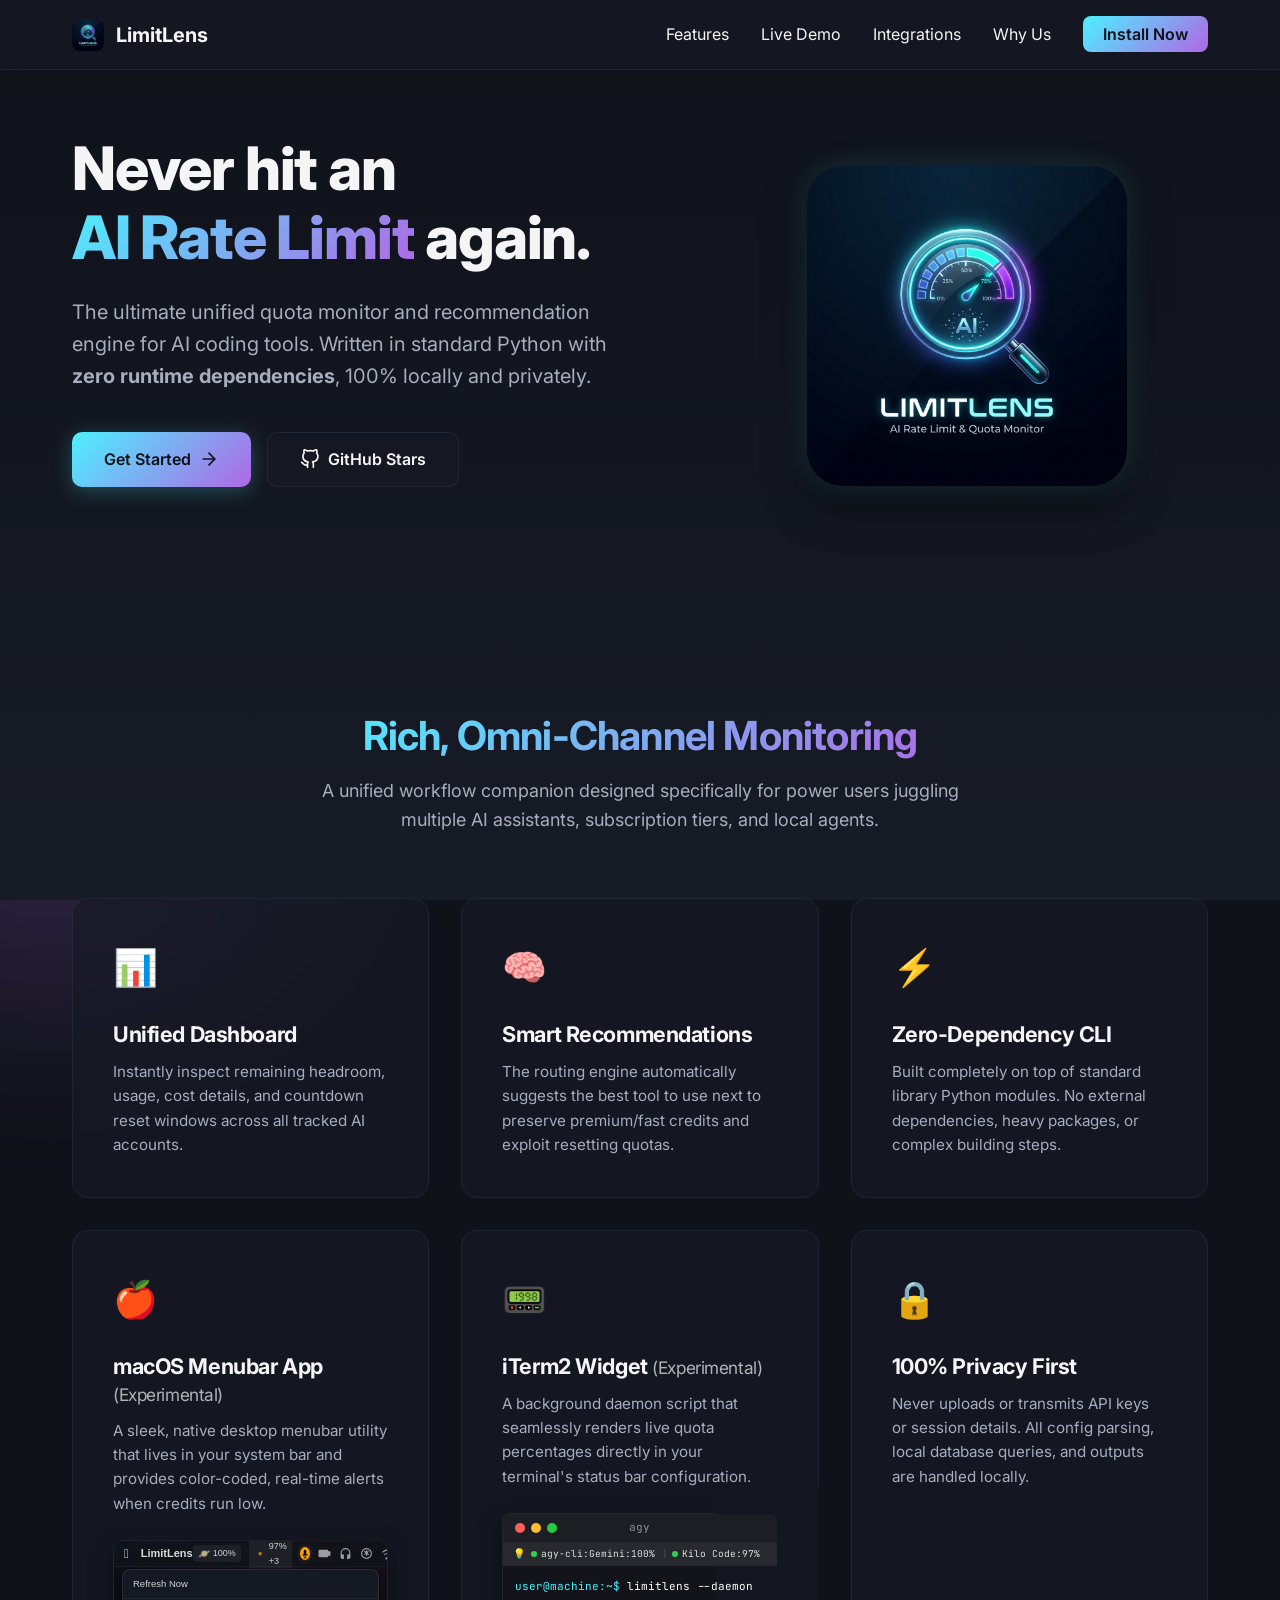
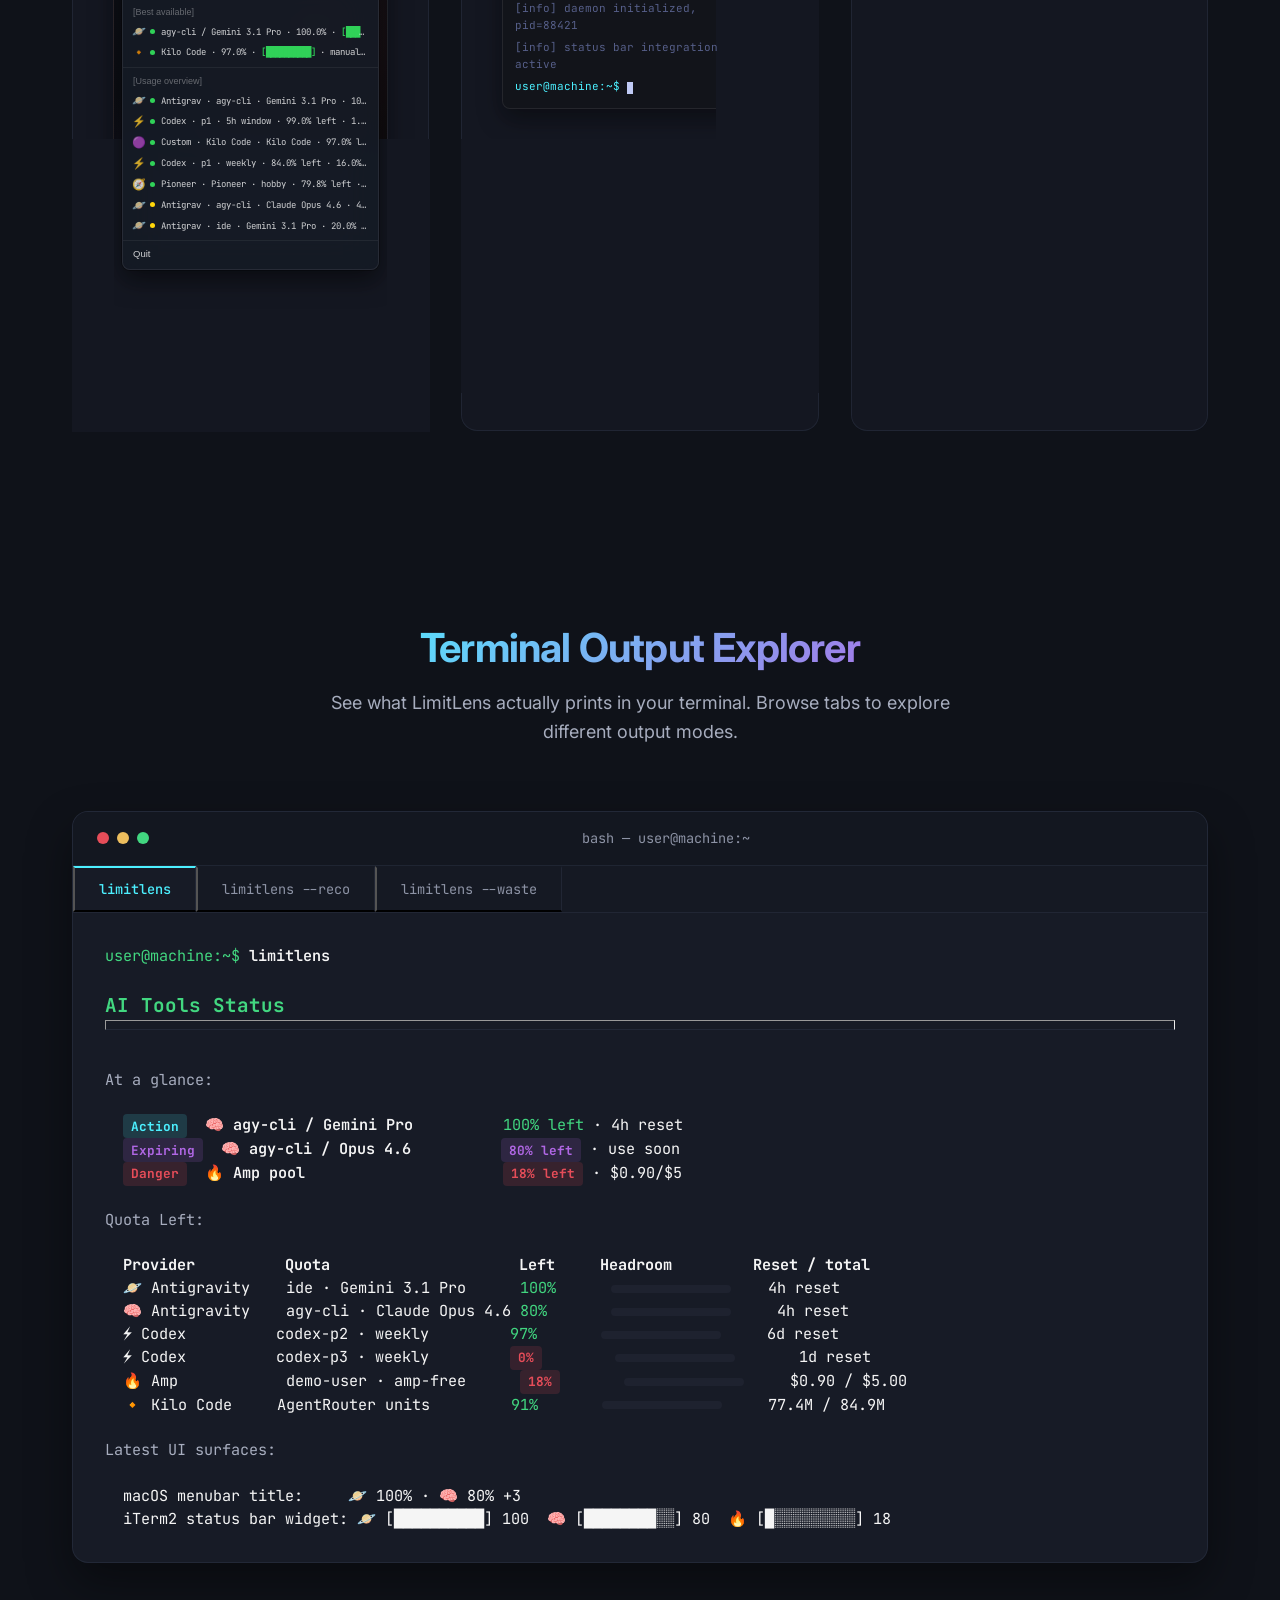
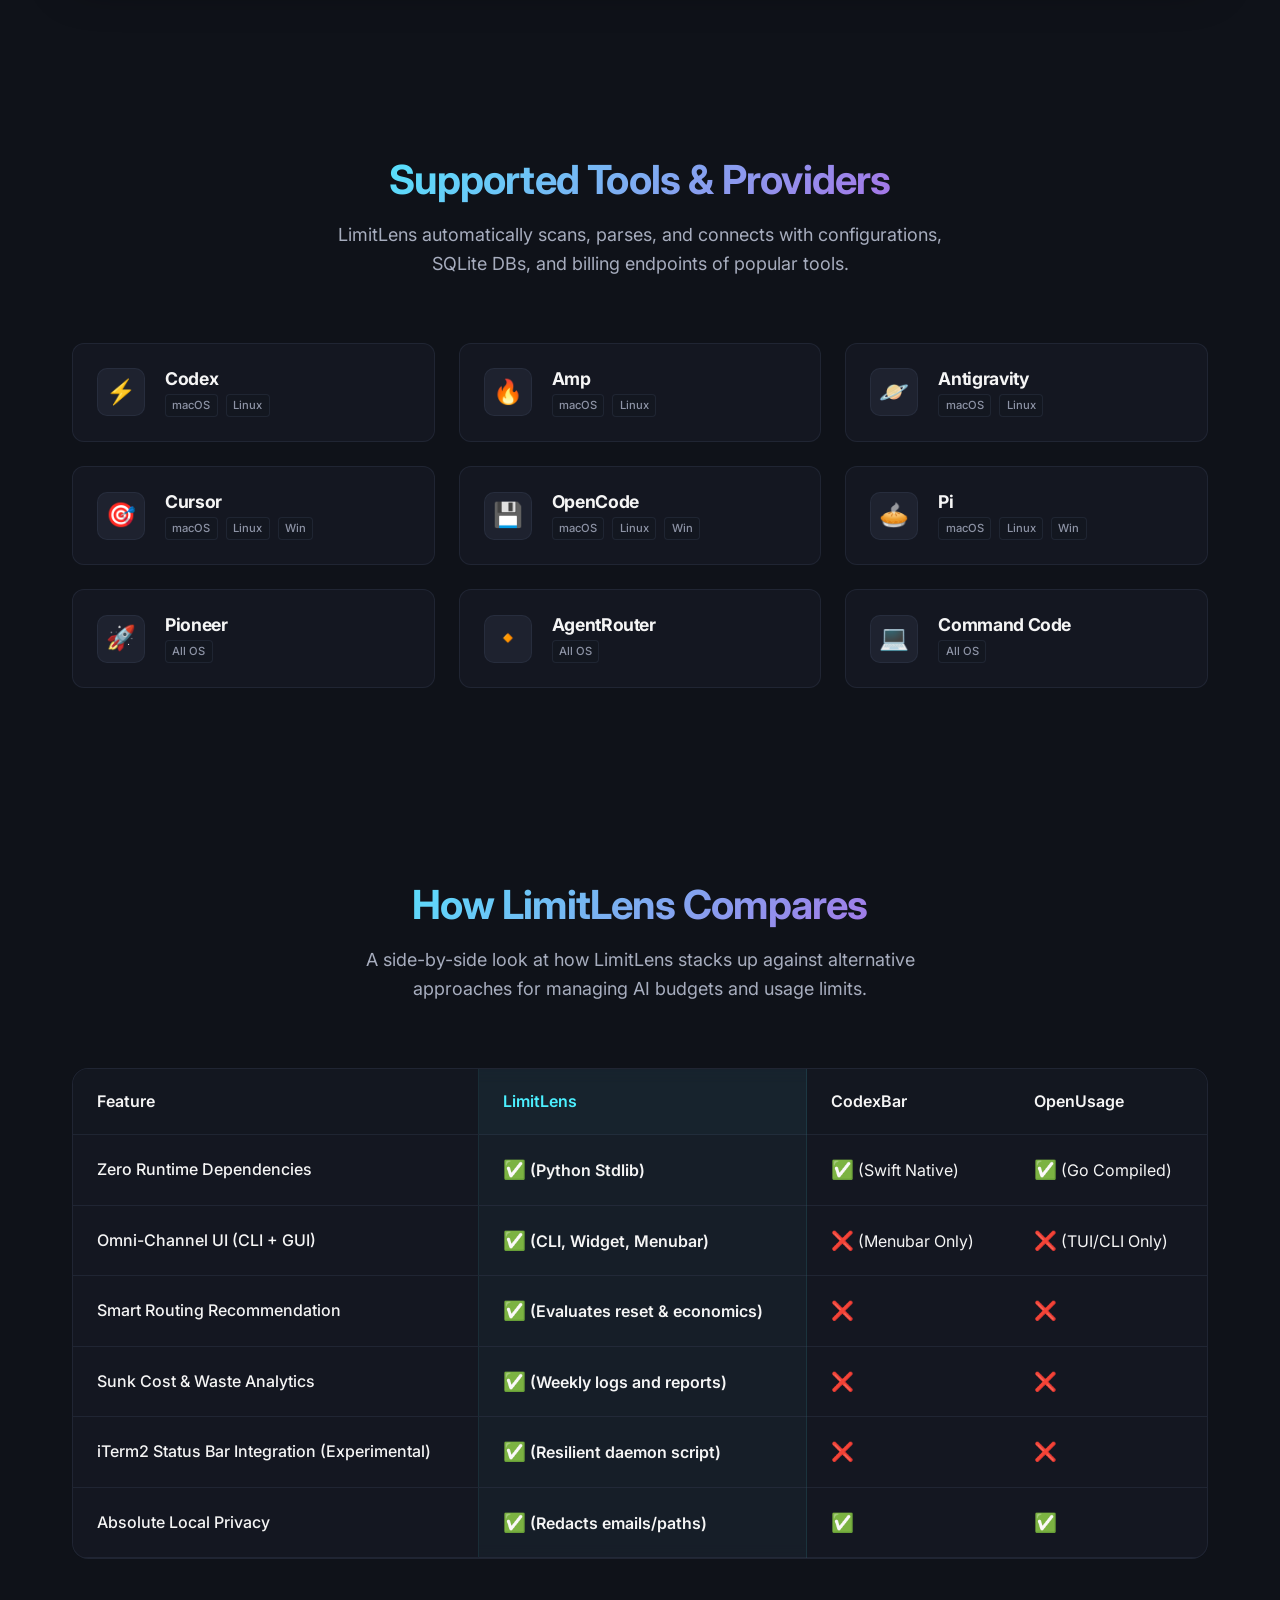
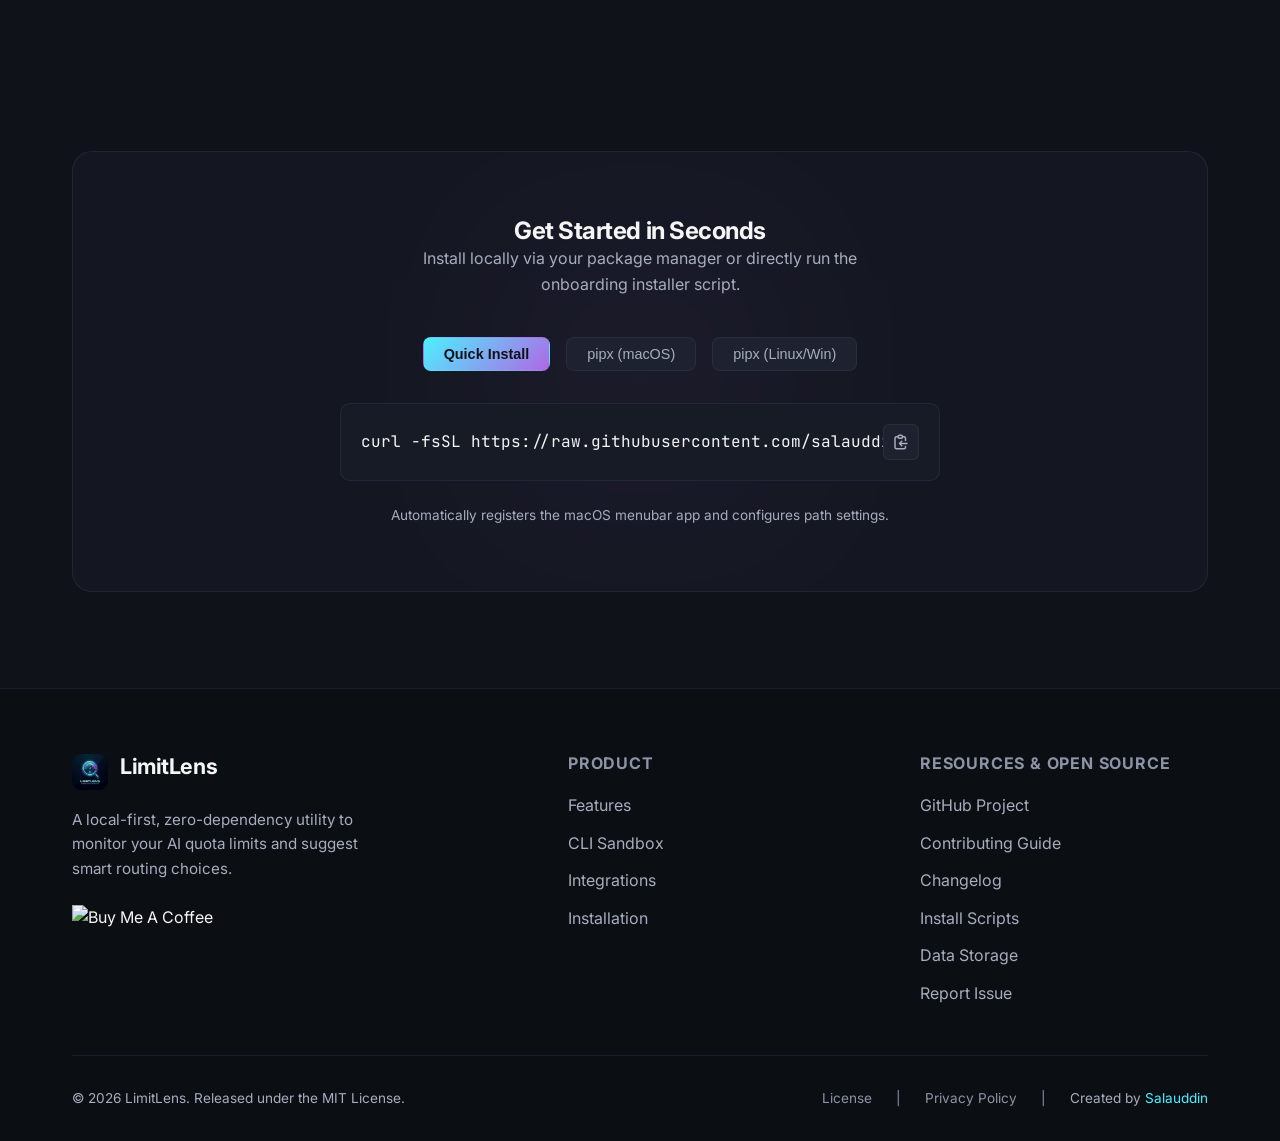
==== commit 65b4f296: "docs: fix misleading CLI section heading to Terminal Output Explorer" ====
--- a/site/index.html
+++ b/site/index.html
@@ -307,8 +307,8 @@
   <section class="section reveal-on-scroll" id="demo">
     <div class="container">
       <div class="section-header">
-        <h2>Interactive CLI Sandbox</h2>
-        <p>Experience the LimitLens terminal interface directly. Toggle the tabs below to inspect status tables, smart routing suggestions, and waste logs.</p>
+        <h2>Terminal Output Explorer</h2>
+        <p>See what LimitLens actually prints in your terminal. Browse tabs to explore different output modes.</p>
       </div>
 
       <div class="terminal-outer">
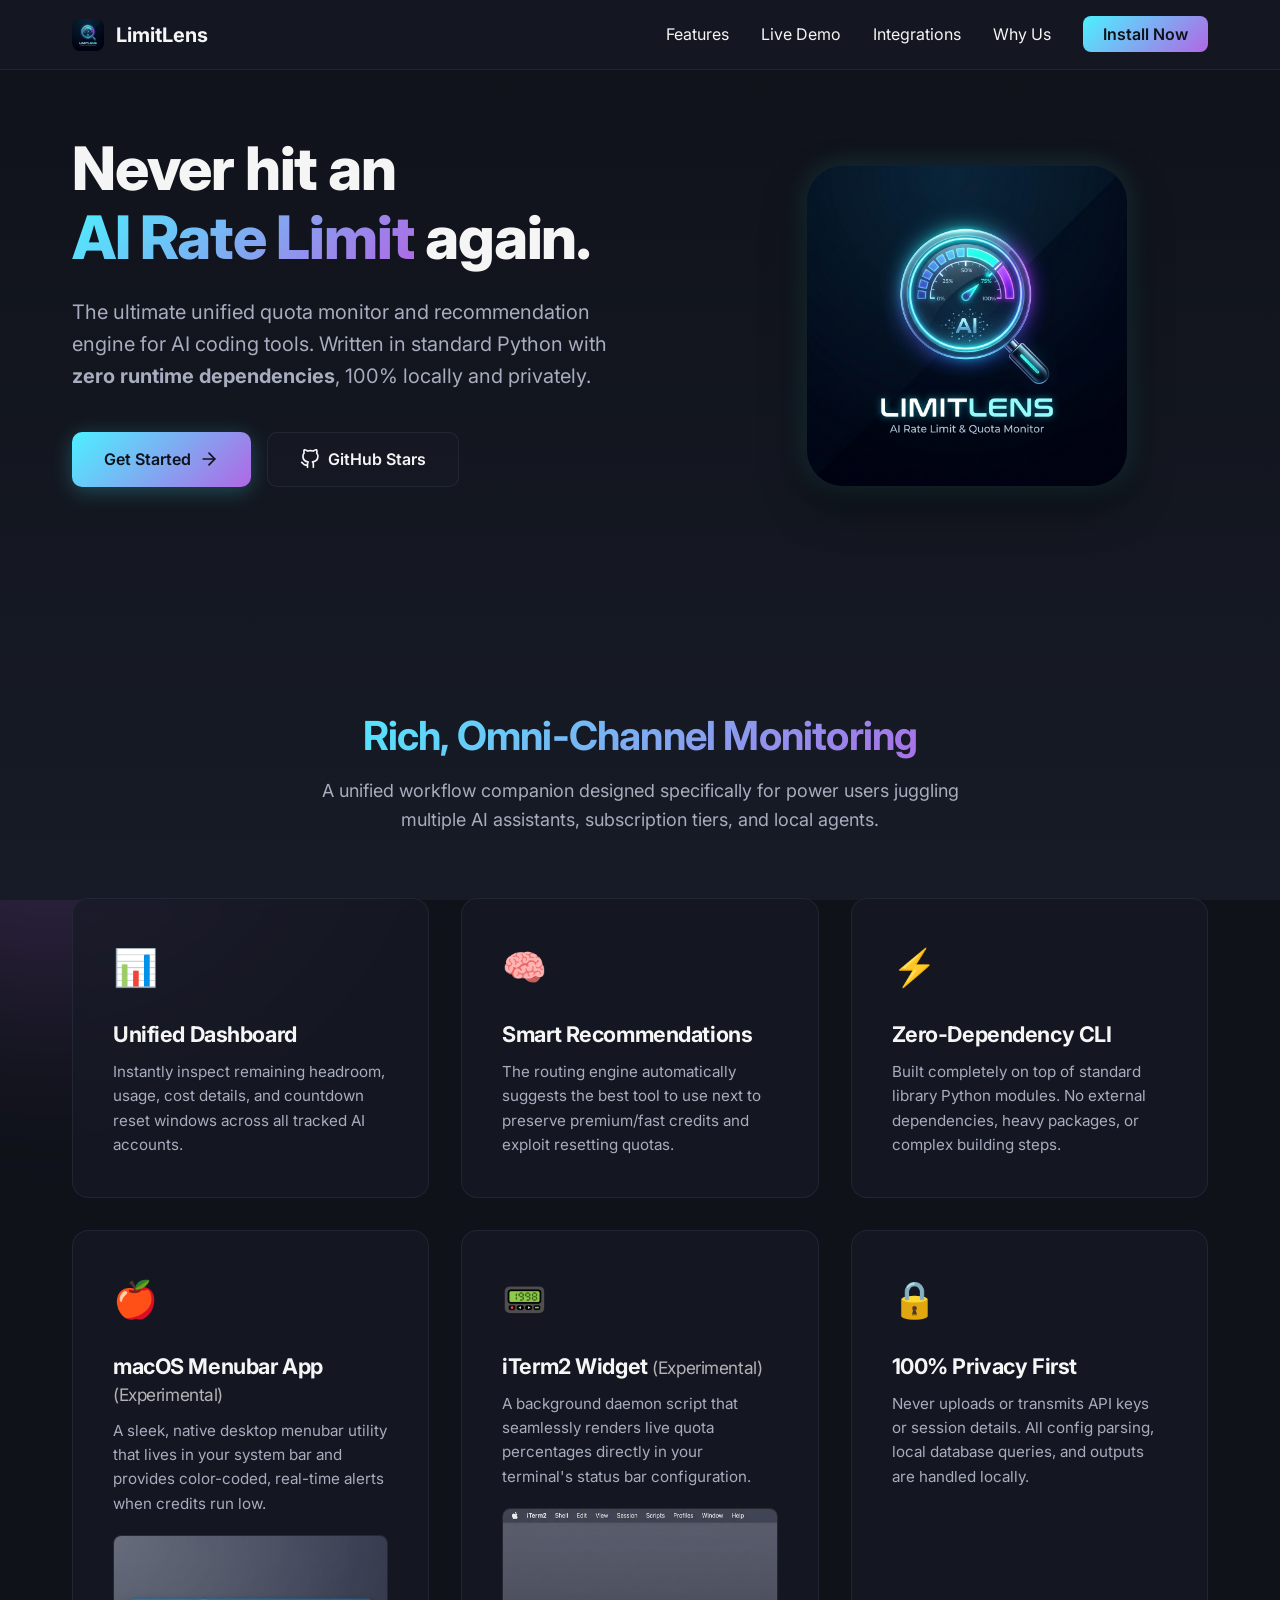
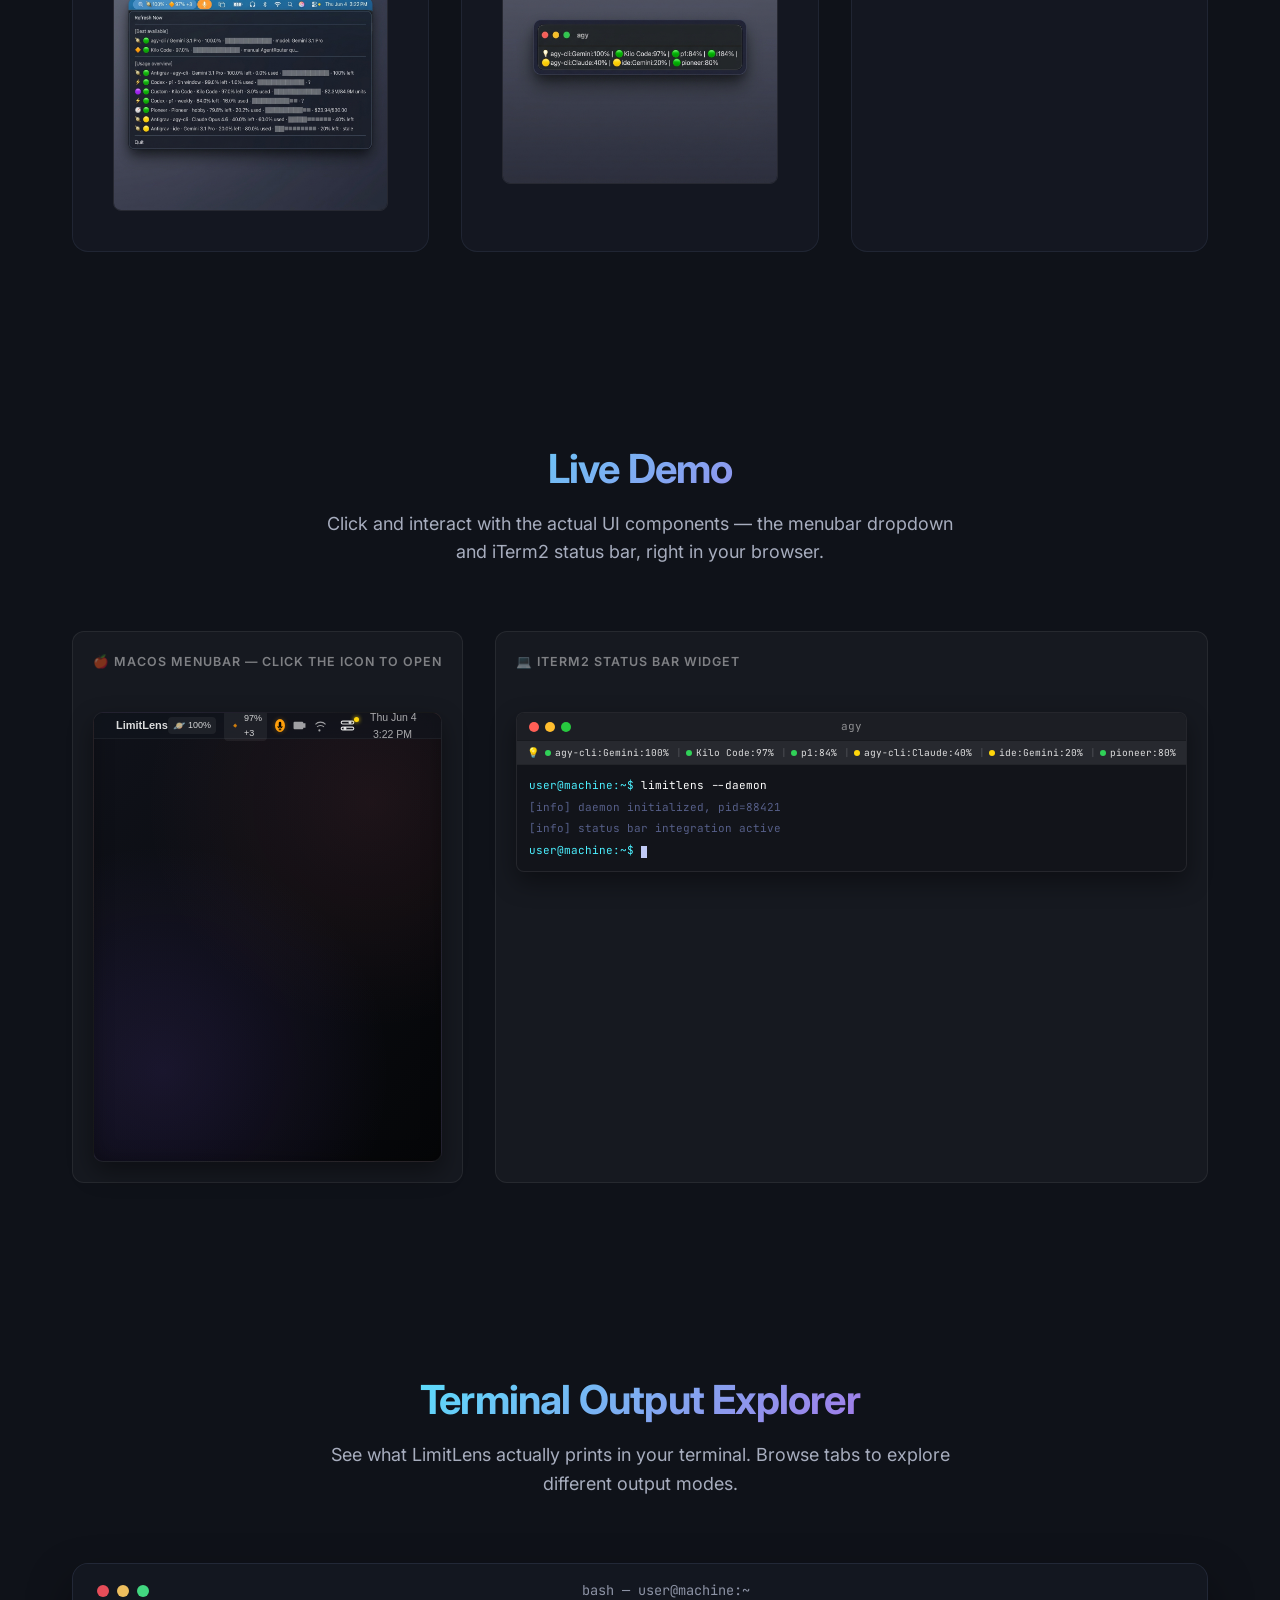
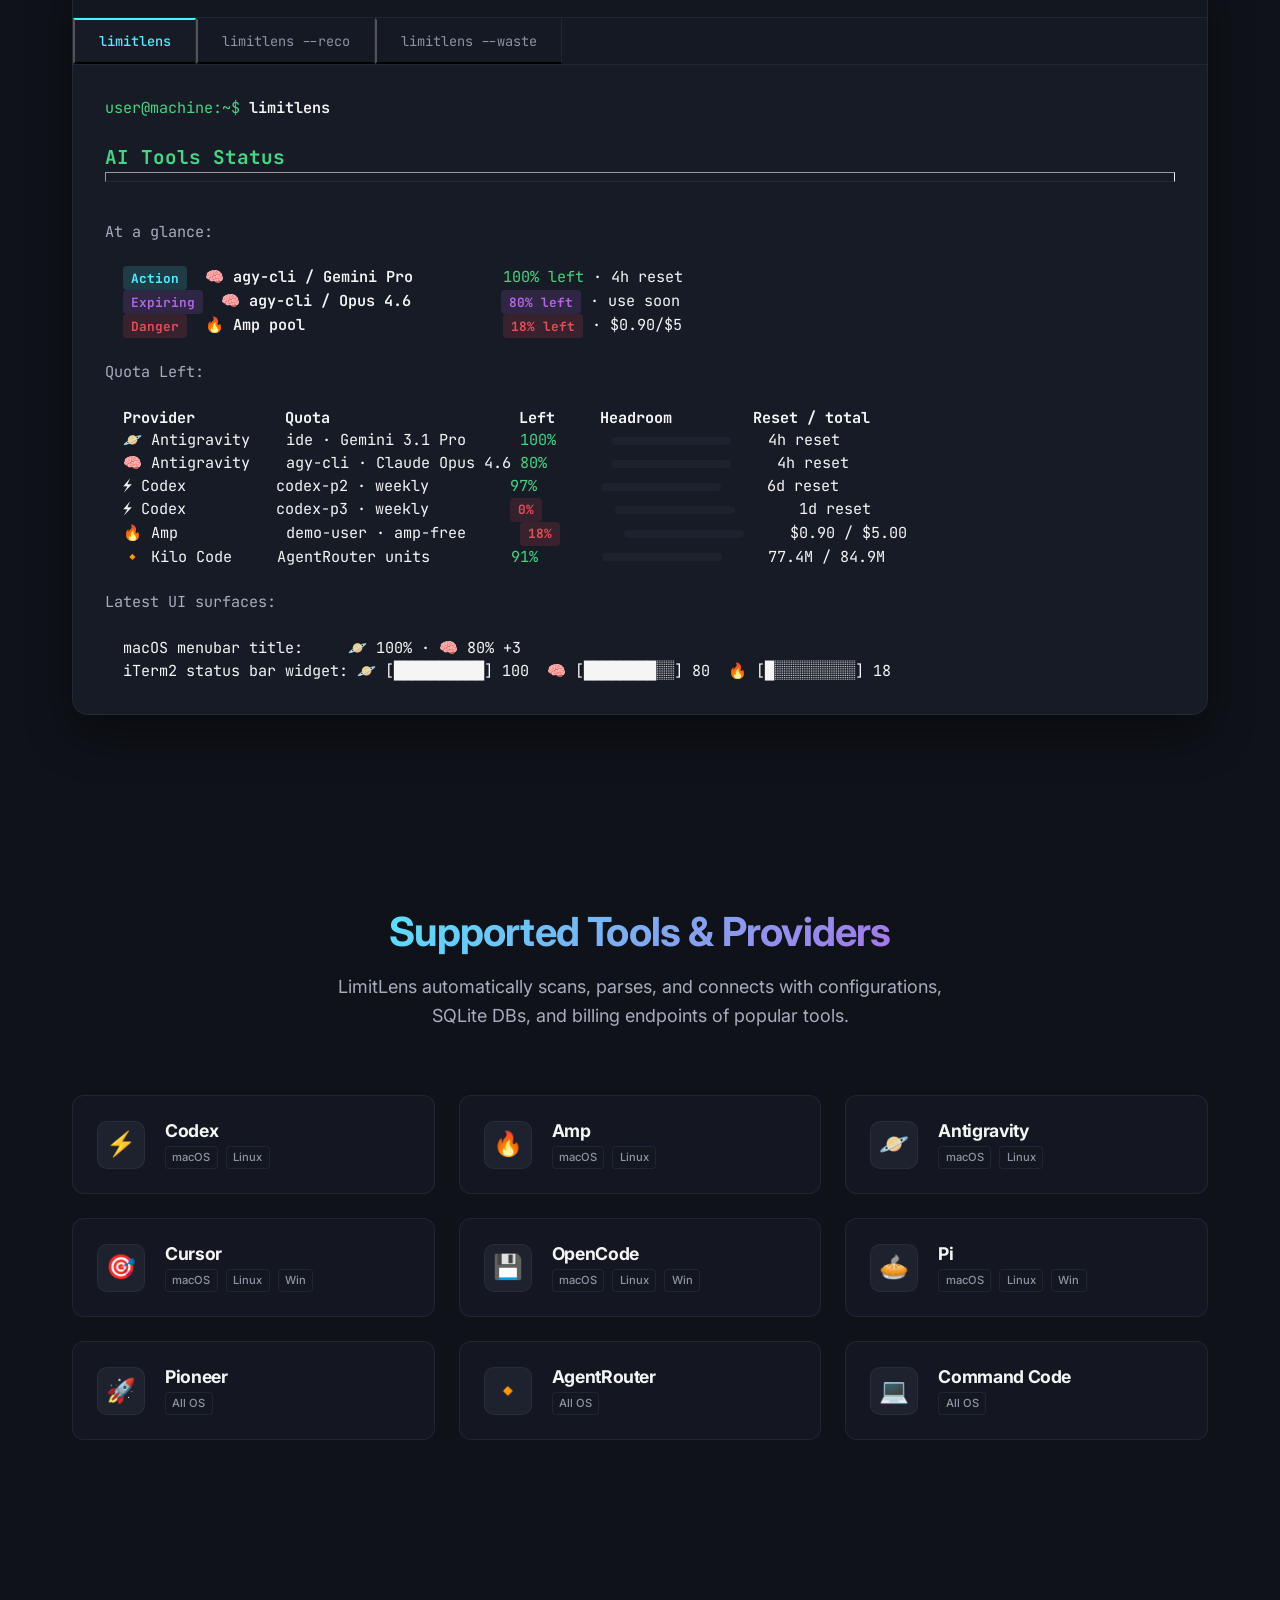
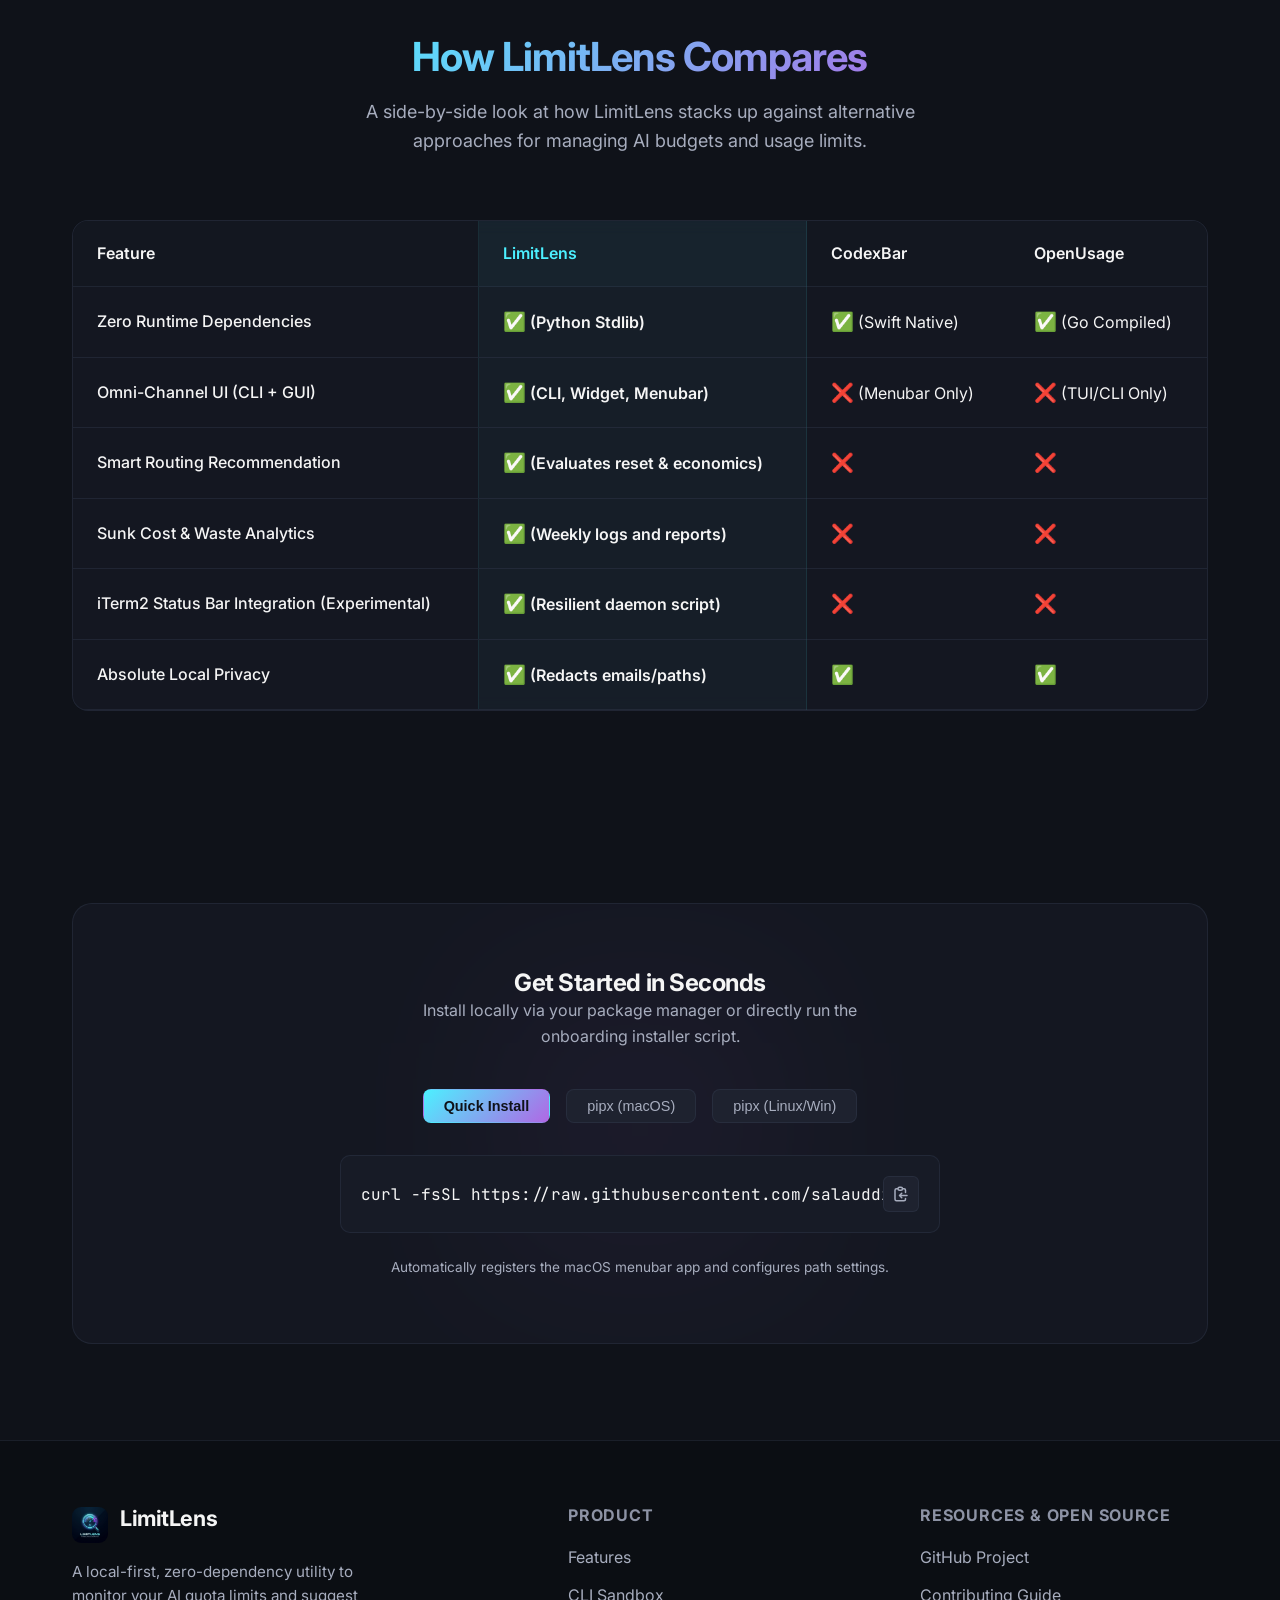
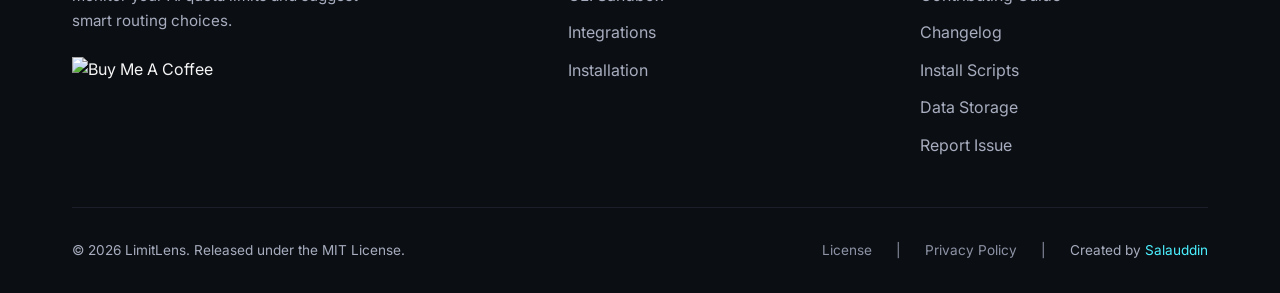
==== commit 4ef7b304: "feat: move interactive mocks to Live Demo section; restore static images in feature cards" ====
--- a/site/index.html
+++ b/site/index.html
@@ -109,8 +109,9 @@
           <span class="feature-icon">🍎</span>
           <h3>macOS Menubar App <span style="font-size: 0.8em; opacity: 0.7; font-weight: 400;">(Experimental)</span></h3>
           <p>A sleek, native desktop menubar utility that lives in your system bar and provides color-coded, real-time alerts when credits run low.</p>
-          
-          <!-- Interactive macOS Menubar Showcase -->
+          <img src="assets/macos_menubar_demo.png" alt="macOS Menubar Demo" style="margin-top:1.2rem;width:100%;border-radius:8px;border:1px solid rgba(255,255,255,0.08);" />
+        </div>
+        <div class="feature-card" style="display: none;"><!-- placeholder removed -->
           <div class="mac-showcase-container">
             <div class="mac-desktop-screen">
               <div class="mac-menubar">
@@ -236,8 +237,9 @@
           <span class="feature-icon">📟</span>
           <h3>iTerm2 Widget <span style="font-size: 0.8em; opacity: 0.7; font-weight: 400;">(Experimental)</span></h3>
           <p>A background daemon script that seamlessly renders live quota percentages directly in your terminal's status bar configuration.</p>
-          
-          <!-- Interactive iTerm2 Showcase -->
+          <img src="assets/iterm2_widget_demo.png" alt="iTerm2 Widget Demo" style="margin-top:1.2rem;width:100%;border-radius:8px;border:1px solid rgba(255,255,255,0.08);" />
+        </div>
+        <div class="feature-card" style="display: none;"><!-- placeholder removed -->
           <div class="iterm-showcase-container">
             <div class="iterm-window">
               <div class="iterm-header">
@@ -298,6 +300,97 @@
           <span class="feature-icon">🔒</span>
           <h3>100% Privacy First</h3>
           <p>Never uploads or transmits API keys or session details. All config parsing, local database queries, and outputs are handled locally.</p>
+        </div>
+      </div>
+    </div>
+  </section>
+
+  <!-- Live Interactive Demo Section -->
+  <section class="section reveal-on-scroll" id="live-demo">
+    <div class="container">
+      <div class="section-header">
+        <h2>Live Demo</h2>
+        <p>Click and interact with the actual UI components — the menubar dropdown and iTerm2 status bar, right in your browser.</p>
+      </div>
+      <div class="live-demo-grid">
+        <!-- macOS Menubar Interactive -->
+        <div class="live-demo-card">
+          <div class="live-demo-label">🍎 macOS Menubar — click the icon to open</div>
+          <div class="mac-showcase-container">
+            <div class="mac-desktop-screen">
+              <div class="mac-menubar">
+                <div class="mac-menubar-left">
+                  <span class="mac-apple-logo"></span>
+                  <span class="mac-menu-item">LimitLens</span>
+                </div>
+                <div class="mac-menubar-right">
+                  <span class="mac-status-pill"><span class="mac-emoji">🪐</span> <span class="mac-pill-text">100%</span></span>
+                  <span class="mac-status-pill"><span class="mac-emoji">🔸</span> <span class="mac-pill-text">97% +3</span></span>
+                  <span class="mac-mic-indicator" title="Microphone in use"><svg viewBox="0 0 24 24" width="10" height="10"><path fill="currentColor" d="M12 2a3 3 0 0 0-3 3v7a3 3 0 0 0 6 0V5a3 3 0 0 0-3-3m0 16a6 6 0 0 1-6-6h2a4 4 0 0 0 8 0h2a6 6 0 0 1-6 6v2h3v2H9v-2h3v-2Z"/></svg></span>
+                  <span class="mac-sys-icon" title="Battery"><svg viewBox="0 0 24 24" width="13" height="13"><path fill="currentColor" d="M17 5H3a2 2 0 0 0-2 2v10a2 2 0 0 0 2 2h14a2 2 0 0 0 2-2V7a2 2 0 0 0-2-2m-3 8h-4v-2h4v2m4-5H1v8h22V8h-4Z"/></svg></span>
+                  <span class="mac-sys-icon" title="Wi-Fi"><svg viewBox="0 0 24 24" width="13" height="13"><path fill="currentColor" d="M12 21a2 2 0 1 1-2-2 2 2 0 0 1 2 2Zm7.07-7.07a10 10 0 0 0-14.14 0l1.41 1.41a8 8 0 0 1 11.32 0ZM22 9a14 14 0 0 0-20 0l1.41 1.41a12 12 0 0 1 17.18 0Z"/></svg></span>
+                  <div class="mac-menubar-trigger" id="mac-menubar-trigger" role="button" aria-haspopup="true" aria-expanded="false" tabindex="0">
+                    <svg class="mac-trigger-icon" viewBox="0 0 24 24" width="15" height="15">
+                      <rect x="2" y="5" width="20" height="4.5" rx="2.25" fill="none" stroke="currentColor" stroke-width="1.8"/>
+                      <circle cx="16" cy="7.25" r="2.25" fill="currentColor"/>
+                      <rect x="2" y="14.5" width="20" height="4.5" rx="2.25" fill="none" stroke="currentColor" stroke-width="1.8"/>
+                      <circle cx="8" cy="16.75" r="2.25" fill="currentColor"/>
+                    </svg>
+                    <span class="mac-trigger-dot yellow"></span>
+                  </div>
+                  <span class="mac-time">Thu Jun 4 &nbsp;3:22 PM</span>
+                </div>
+              </div>
+              <div class="mac-dropdown-menu" id="mac-dropdown-menu">
+                <div class="mac-dropdown-item clickable"><span class="mac-item-text-full">Refresh Now</span></div>
+                <div class="mac-dropdown-divider"></div>
+                <div class="mac-dropdown-group-title">[Best available]</div>
+                <div class="mac-dropdown-item"><span class="mac-item-icon">🪐</span><span class="mac-status-indicator green"></span><span class="mac-item-text font-mono">agy-cli / Gemini 3.1 Pro · 100.0% · <span class="mac-bar font-mono green">[██████████]</span></span></div>
+                <div class="mac-dropdown-item"><span class="mac-item-icon">🔸</span><span class="mac-status-indicator green"></span><span class="mac-item-text font-mono">Kilo Code · 97.0% · <span class="mac-bar font-mono green">[██████████]</span></span></div>
+                <div class="mac-dropdown-divider"></div>
+                <div class="mac-dropdown-group-title">[Usage overview]</div>
+                <div class="mac-dropdown-item"><span class="mac-item-icon">🪐</span><span class="mac-status-indicator green"></span><span class="mac-item-text font-mono">Antigrav · 100.0% left · <span class="mac-bar font-mono green">[██████████]</span></span></div>
+                <div class="mac-dropdown-item"><span class="mac-item-icon">⚡</span><span class="mac-status-indicator green"></span><span class="mac-item-text font-mono">Codex · p1 · 99.0% left · <span class="mac-bar font-mono green">[██████████]</span></span></div>
+                <div class="mac-dropdown-item"><span class="mac-item-icon">🪐</span><span class="mac-status-indicator yellow"></span><span class="mac-item-text font-mono">Antigrav · Claude Opus · 40.0% left · <span class="mac-bar font-mono yellow">[████░░░░░░]</span></span></div>
+                <div class="mac-dropdown-item"><span class="mac-item-icon">🪐</span><span class="mac-status-indicator yellow"></span><span class="mac-item-text font-mono">ide · Gemini · 20.0% left · <span class="mac-bar font-mono red">[██░░░░░░░░]</span> · stale</span></div>
+                <div class="mac-dropdown-divider"></div>
+                <div class="mac-dropdown-item clickable"><span class="mac-item-text-full">Quit</span></div>
+              </div>
+            </div>
+          </div>
+        </div>
+        <!-- iTerm2 Interactive -->
+        <div class="live-demo-card">
+          <div class="live-demo-label">💻 iTerm2 Status Bar Widget</div>
+          <div class="iterm-showcase-container">
+            <div class="iterm-window">
+              <div class="iterm-header">
+                <div class="iterm-dots">
+                  <span class="iterm-dot close"></span>
+                  <span class="iterm-dot minimize"></span>
+                  <span class="iterm-dot zoom"></span>
+                </div>
+                <div class="iterm-title">agy</div>
+              </div>
+              <div class="iterm-status-bar">
+                <span class="iterm-status-icon">💡</span>
+                <div class="iterm-status-items">
+                  <span class="iterm-status-item"><span class="iterm-status-dot green"></span><span class="iterm-status-text">agy-cli:Gemini:100%</span><span class="iterm-status-sep">|</span></span>
+                  <span class="iterm-status-item"><span class="iterm-status-dot green"></span><span class="iterm-status-text">Kilo Code:97%</span><span class="iterm-status-sep">|</span></span>
+                  <span class="iterm-status-item"><span class="iterm-status-dot green"></span><span class="iterm-status-text">p1:84%</span><span class="iterm-status-sep">|</span></span>
+                  <span class="iterm-status-item"><span class="iterm-status-dot yellow"></span><span class="iterm-status-text">agy-cli:Claude:40%</span><span class="iterm-status-sep">|</span></span>
+                  <span class="iterm-status-item"><span class="iterm-status-dot yellow"></span><span class="iterm-status-text">ide:Gemini:20%</span><span class="iterm-status-sep">|</span></span>
+                  <span class="iterm-status-item"><span class="iterm-status-dot green"></span><span class="iterm-status-text">pioneer:80%</span></span>
+                </div>
+              </div>
+              <div class="iterm-body">
+                <div><span class="iterm-prompt">user@machine:~$</span> <span class="iterm-cmd">limitlens --daemon</span></div>
+                <div class="iterm-output">[info] daemon initialized, pid=88421</div>
+                <div class="iterm-output">[info] status bar integration active</div>
+                <div><span class="iterm-prompt">user@machine:~$</span> <span class="iterm-cursor"></span></div>
+              </div>
+            </div>
+          </div>
         </div>
       </div>
     </div>
--- a/site/style.css
+++ b/site/style.css
@@ -1274,3 +1274,34 @@
   50% { opacity: 0; }
 }
 
+
+/* Live Demo Section */
+.live-demo-grid {
+  display: grid;
+  grid-template-columns: 1fr 1fr;
+  gap: 2rem;
+}
+
+@media (max-width: 768px) {
+  .live-demo-grid {
+    grid-template-columns: 1fr;
+  }
+}
+
+.live-demo-card {
+  background: rgba(255, 255, 255, 0.03);
+  border: 1px solid rgba(255, 255, 255, 0.07);
+  border-radius: 12px;
+  padding: 1.25rem;
+  display: flex;
+  flex-direction: column;
+  gap: 1rem;
+}
+
+.live-demo-label {
+  font-size: 0.78rem;
+  font-weight: 600;
+  color: rgba(255, 255, 255, 0.45);
+  text-transform: uppercase;
+  letter-spacing: 0.08em;
+}
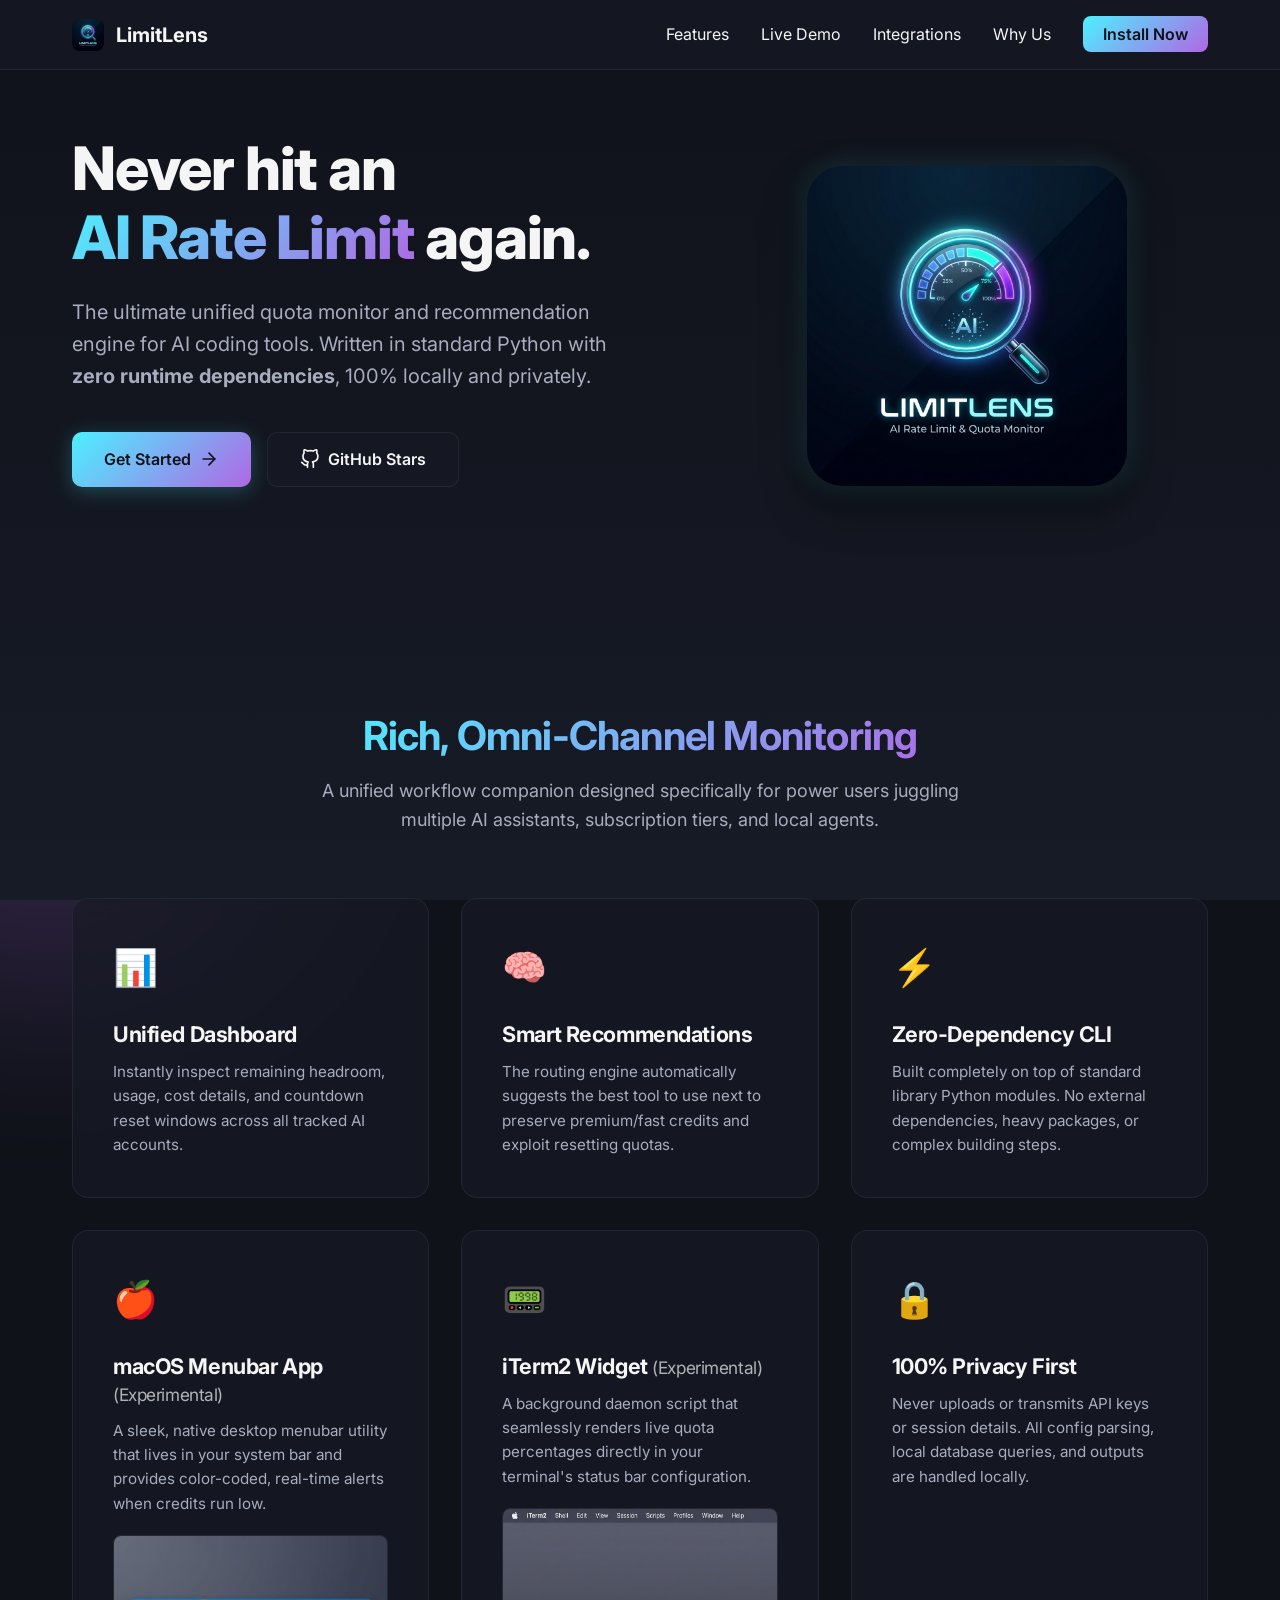
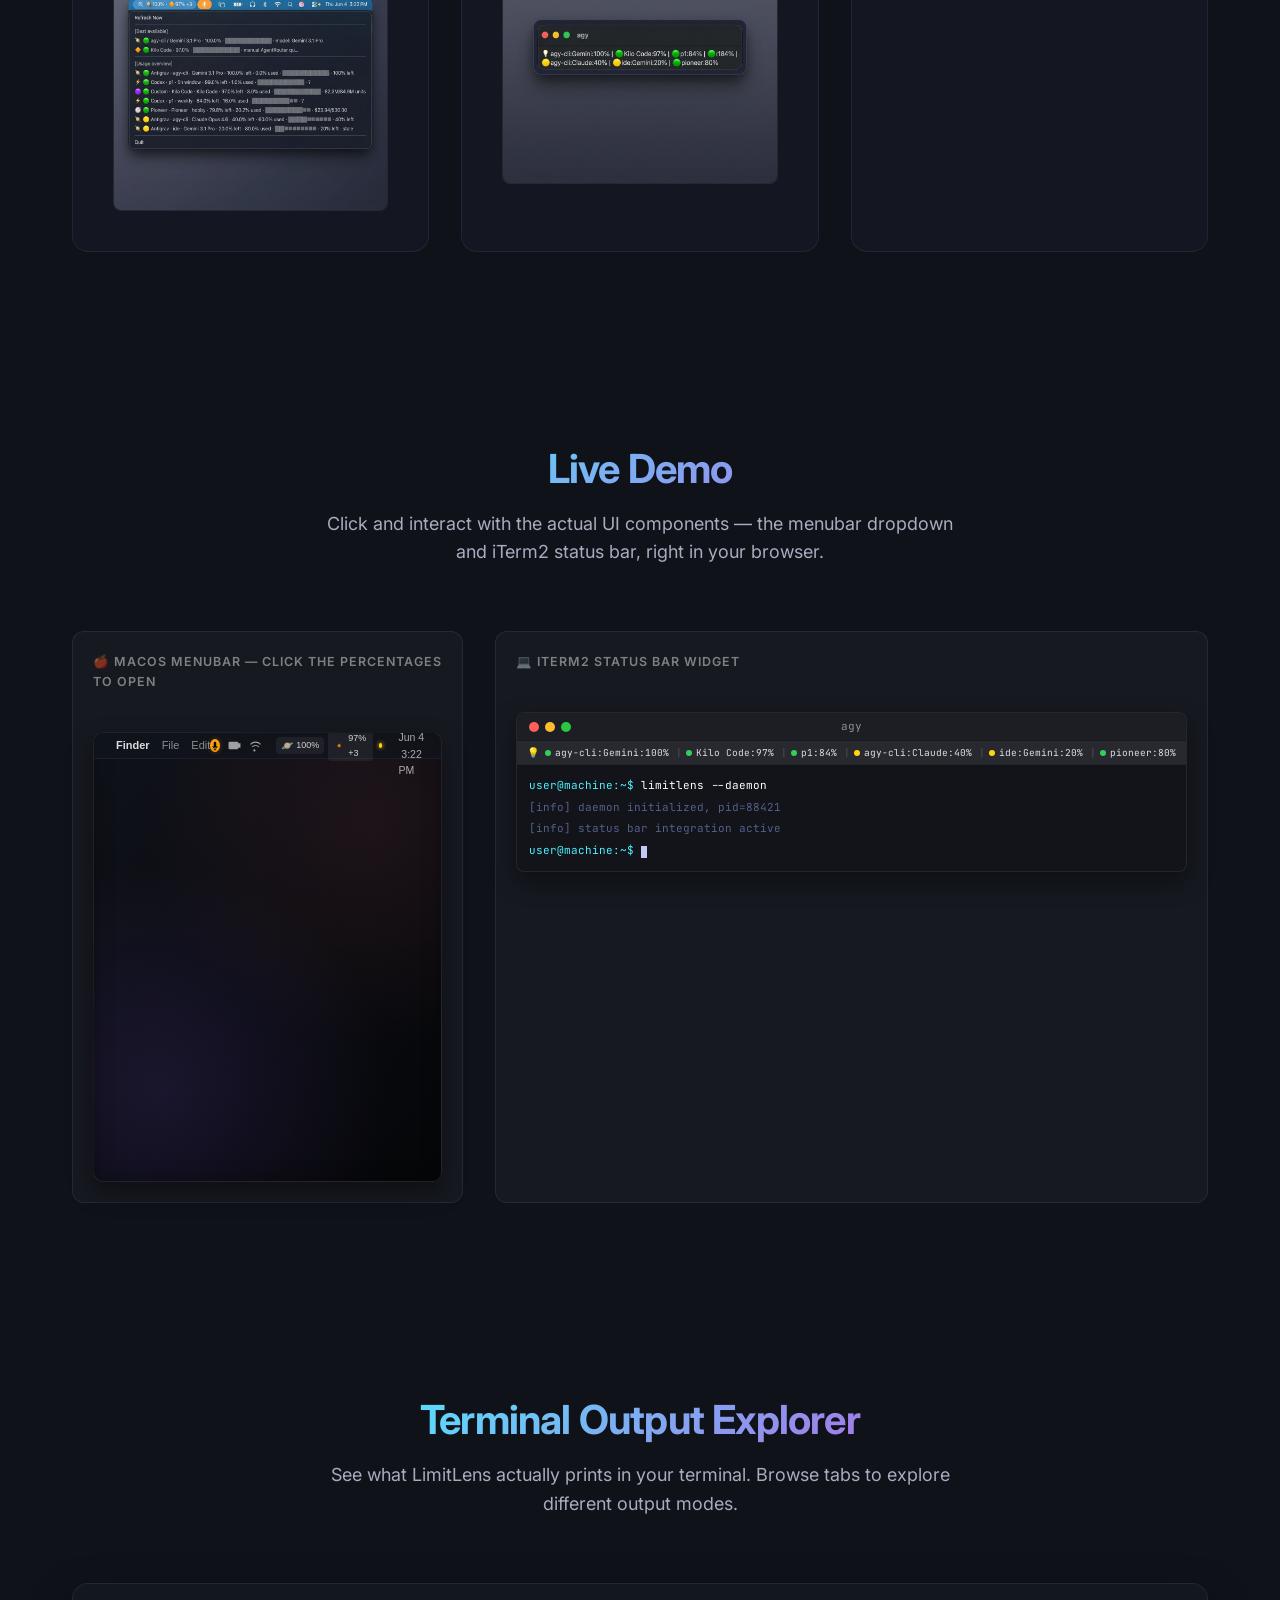
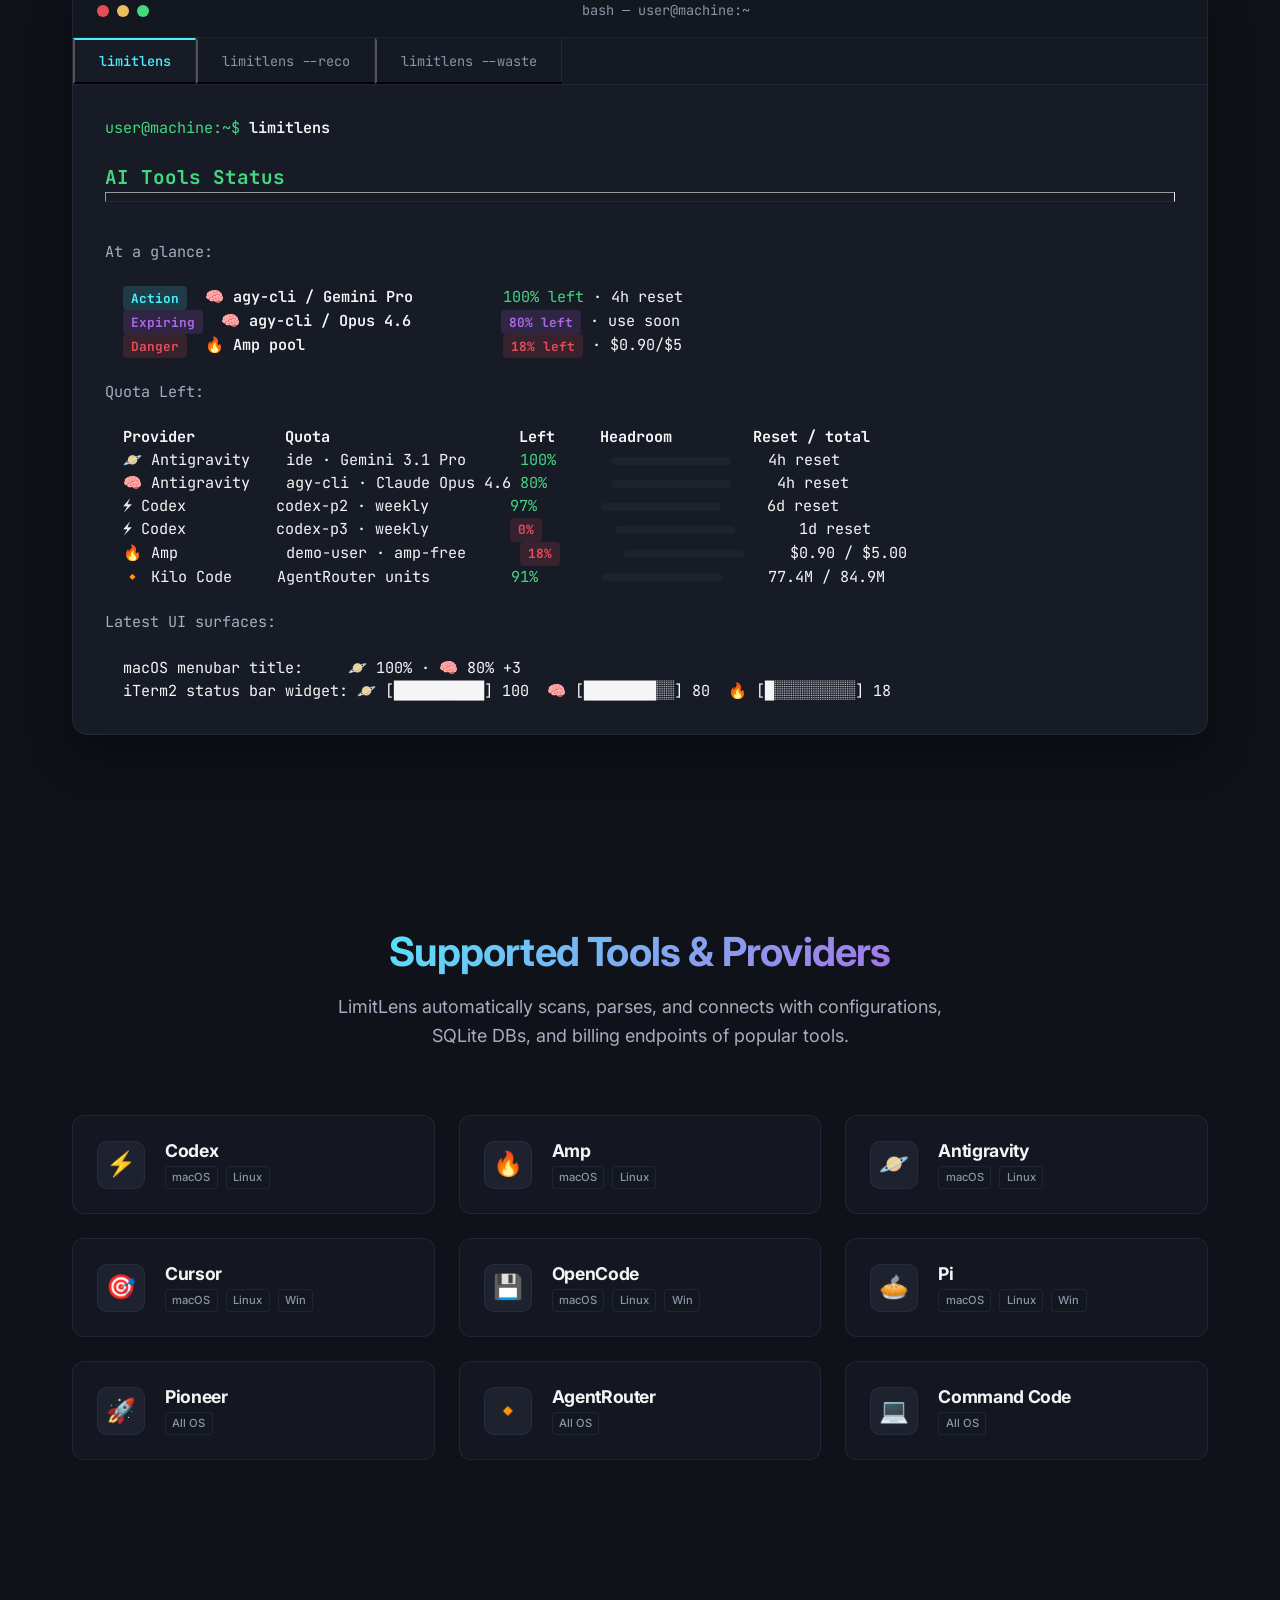
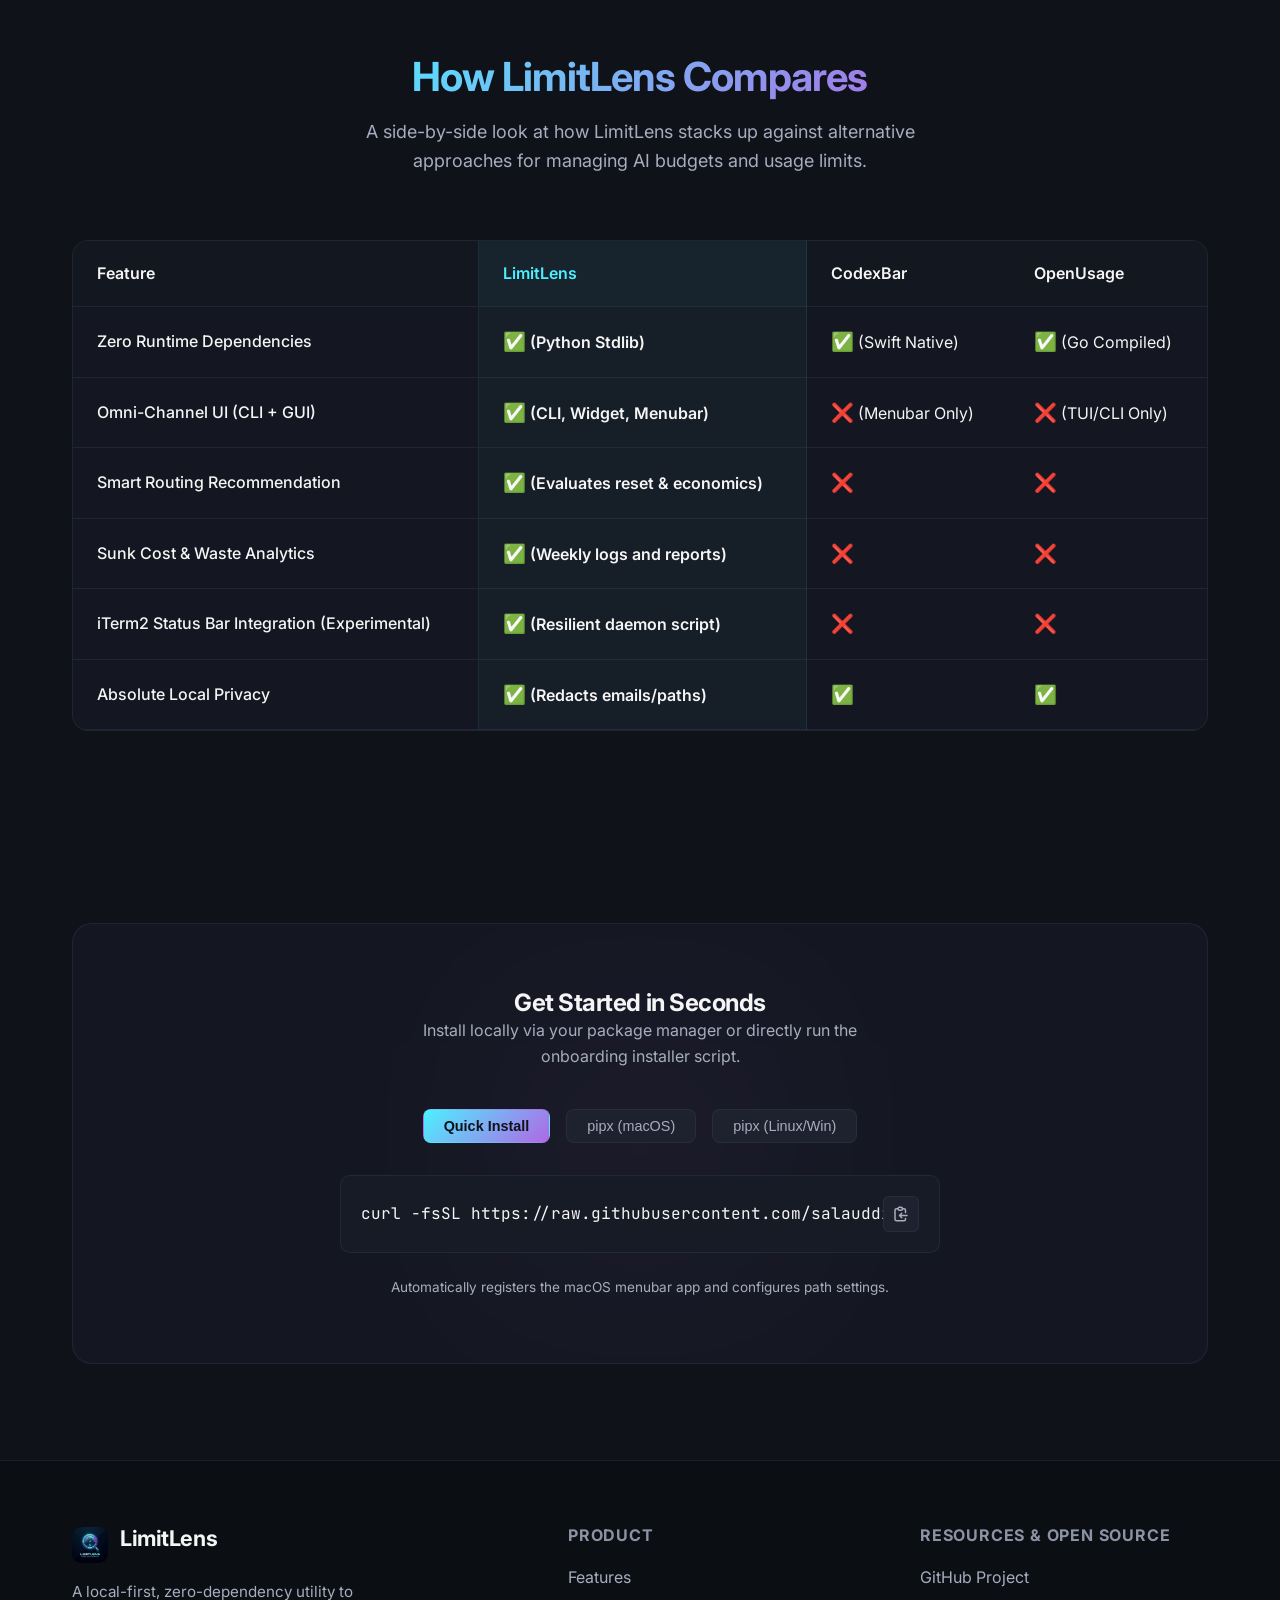
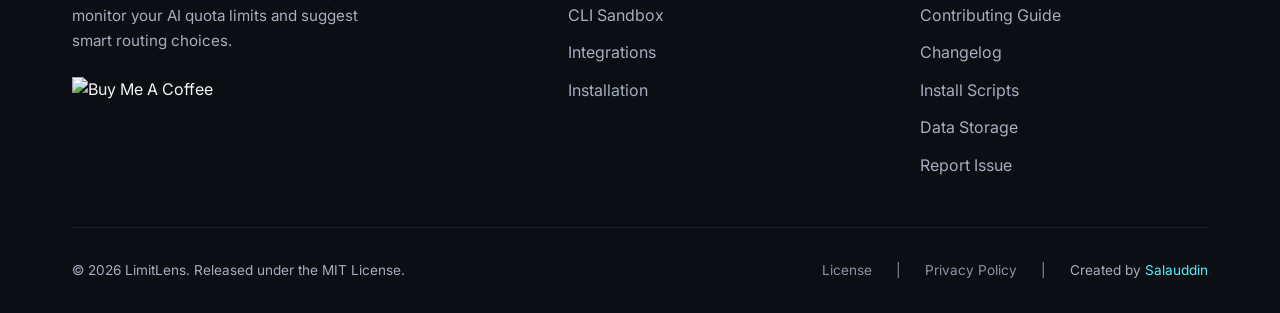
==== commit eaec9415: "fix: remove LimitLens text from menubar, make pill percentages the clickable trigger" ====
--- a/site/index.html
+++ b/site/index.html
@@ -315,28 +315,25 @@
       <div class="live-demo-grid">
         <!-- macOS Menubar Interactive -->
         <div class="live-demo-card">
-          <div class="live-demo-label">🍎 macOS Menubar — click the icon to open</div>
+          <div class="live-demo-label">🍎 macOS Menubar — click the percentages to open</div>
           <div class="mac-showcase-container">
             <div class="mac-desktop-screen">
               <div class="mac-menubar">
                 <div class="mac-menubar-left">
                   <span class="mac-apple-logo"></span>
-                  <span class="mac-menu-item">LimitLens</span>
+                  <span class="mac-menu-item">Finder</span>
+                  <span class="mac-menu-item" style="opacity:0.6;font-weight:400">File</span>
+                  <span class="mac-menu-item" style="opacity:0.6;font-weight:400">Edit</span>
                 </div>
                 <div class="mac-menubar-right">
-                  <span class="mac-status-pill"><span class="mac-emoji">🪐</span> <span class="mac-pill-text">100%</span></span>
-                  <span class="mac-status-pill"><span class="mac-emoji">🔸</span> <span class="mac-pill-text">97% +3</span></span>
                   <span class="mac-mic-indicator" title="Microphone in use"><svg viewBox="0 0 24 24" width="10" height="10"><path fill="currentColor" d="M12 2a3 3 0 0 0-3 3v7a3 3 0 0 0 6 0V5a3 3 0 0 0-3-3m0 16a6 6 0 0 1-6-6h2a4 4 0 0 0 8 0h2a6 6 0 0 1-6 6v2h3v2H9v-2h3v-2Z"/></svg></span>
                   <span class="mac-sys-icon" title="Battery"><svg viewBox="0 0 24 24" width="13" height="13"><path fill="currentColor" d="M17 5H3a2 2 0 0 0-2 2v10a2 2 0 0 0 2 2h14a2 2 0 0 0 2-2V7a2 2 0 0 0-2-2m-3 8h-4v-2h4v2m4-5H1v8h22V8h-4Z"/></svg></span>
                   <span class="mac-sys-icon" title="Wi-Fi"><svg viewBox="0 0 24 24" width="13" height="13"><path fill="currentColor" d="M12 21a2 2 0 1 1-2-2 2 2 0 0 1 2 2Zm7.07-7.07a10 10 0 0 0-14.14 0l1.41 1.41a8 8 0 0 1 11.32 0ZM22 9a14 14 0 0 0-20 0l1.41 1.41a12 12 0 0 1 17.18 0Z"/></svg></span>
-                  <div class="mac-menubar-trigger" id="mac-menubar-trigger" role="button" aria-haspopup="true" aria-expanded="false" tabindex="0">
-                    <svg class="mac-trigger-icon" viewBox="0 0 24 24" width="15" height="15">
-                      <rect x="2" y="5" width="20" height="4.5" rx="2.25" fill="none" stroke="currentColor" stroke-width="1.8"/>
-                      <circle cx="16" cy="7.25" r="2.25" fill="currentColor"/>
-                      <rect x="2" y="14.5" width="20" height="4.5" rx="2.25" fill="none" stroke="currentColor" stroke-width="1.8"/>
-                      <circle cx="8" cy="16.75" r="2.25" fill="currentColor"/>
-                    </svg>
-                    <span class="mac-trigger-dot yellow"></span>
+                  <!-- Whole pill area is the trigger -->
+                  <div class="mac-menubar-trigger" role="button" aria-haspopup="true" aria-expanded="false" tabindex="0" style="display:inline-flex;align-items:center;gap:4px;padding:2px 6px;border-radius:5px;">
+                    <span class="mac-status-pill" style="pointer-events:none"><span class="mac-emoji">🪐</span> <span class="mac-pill-text">100%</span></span>
+                    <span class="mac-status-pill" style="pointer-events:none"><span class="mac-emoji">🔸</span> <span class="mac-pill-text">97% +3</span></span>
+                    <span class="mac-trigger-dot yellow" style="position:static;margin-left:2px"></span>
                   </div>
                   <span class="mac-time">Thu Jun 4 &nbsp;3:22 PM</span>
                 </div>
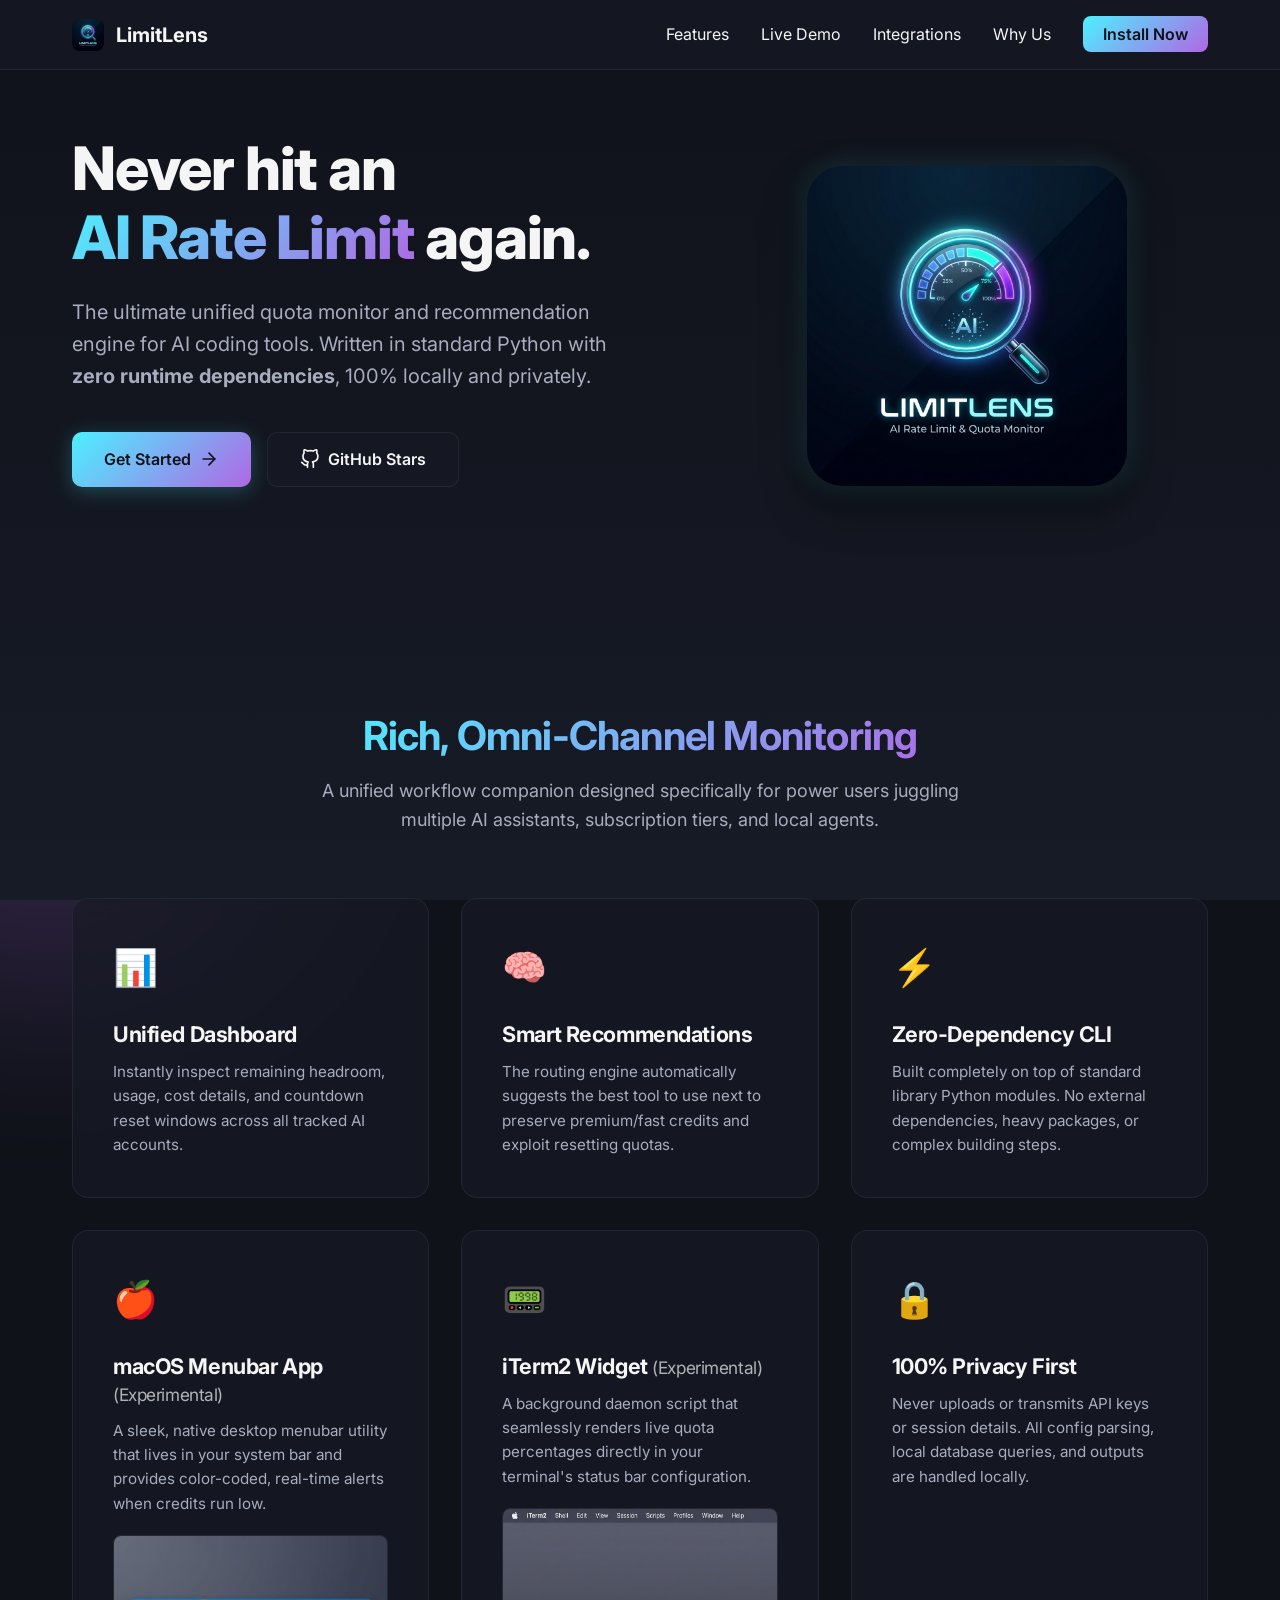
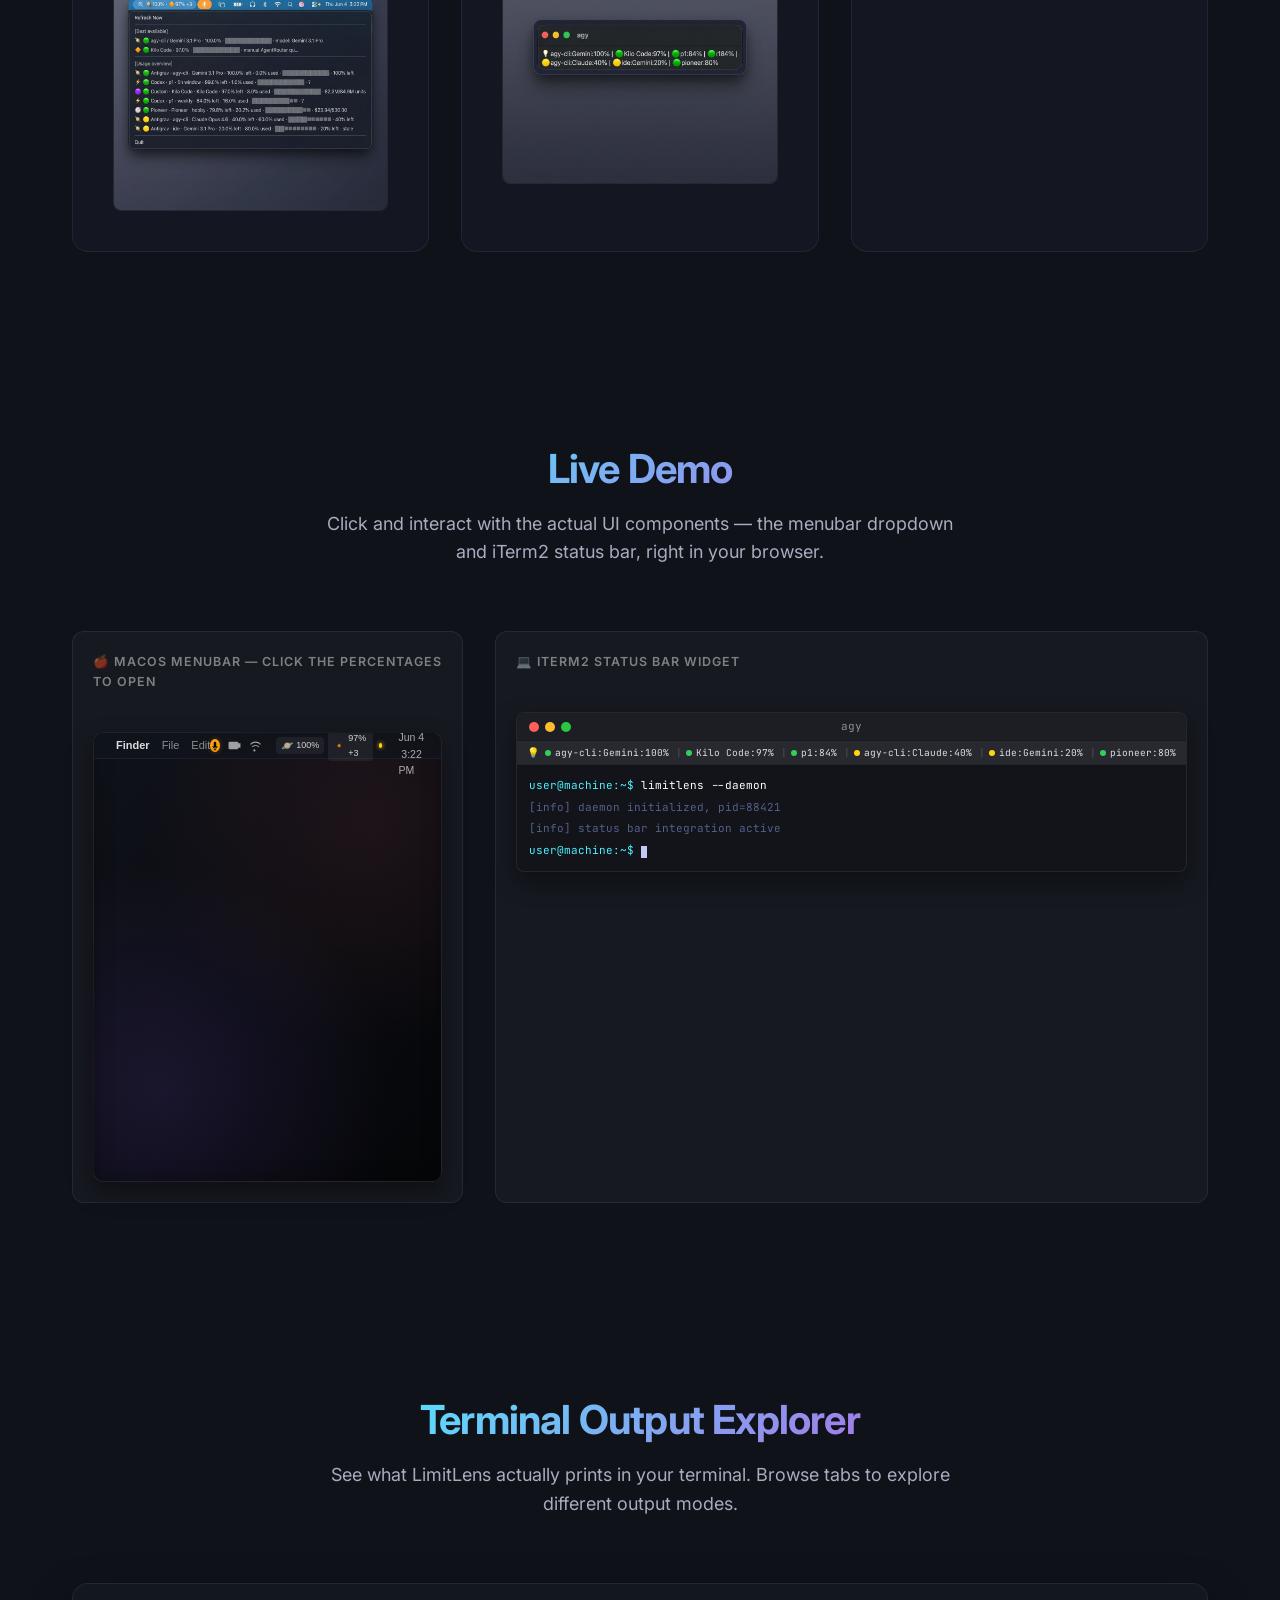
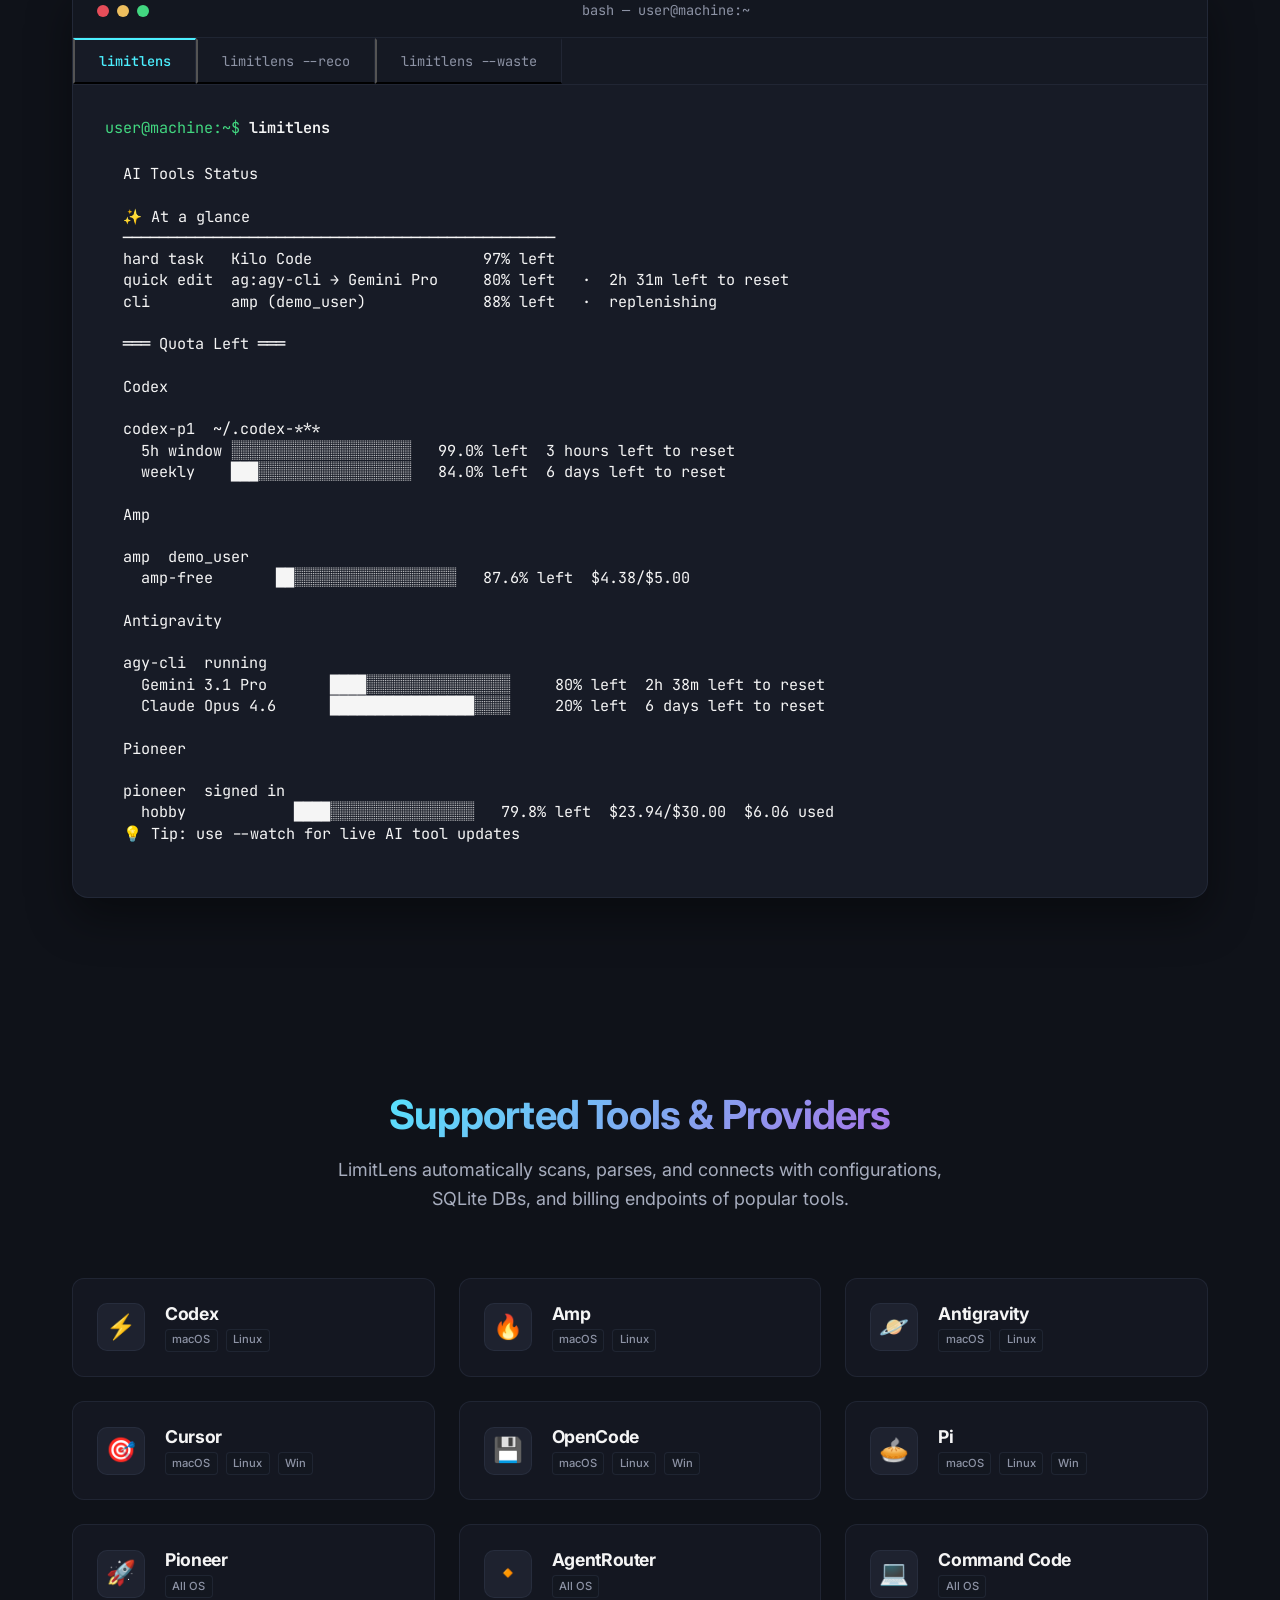
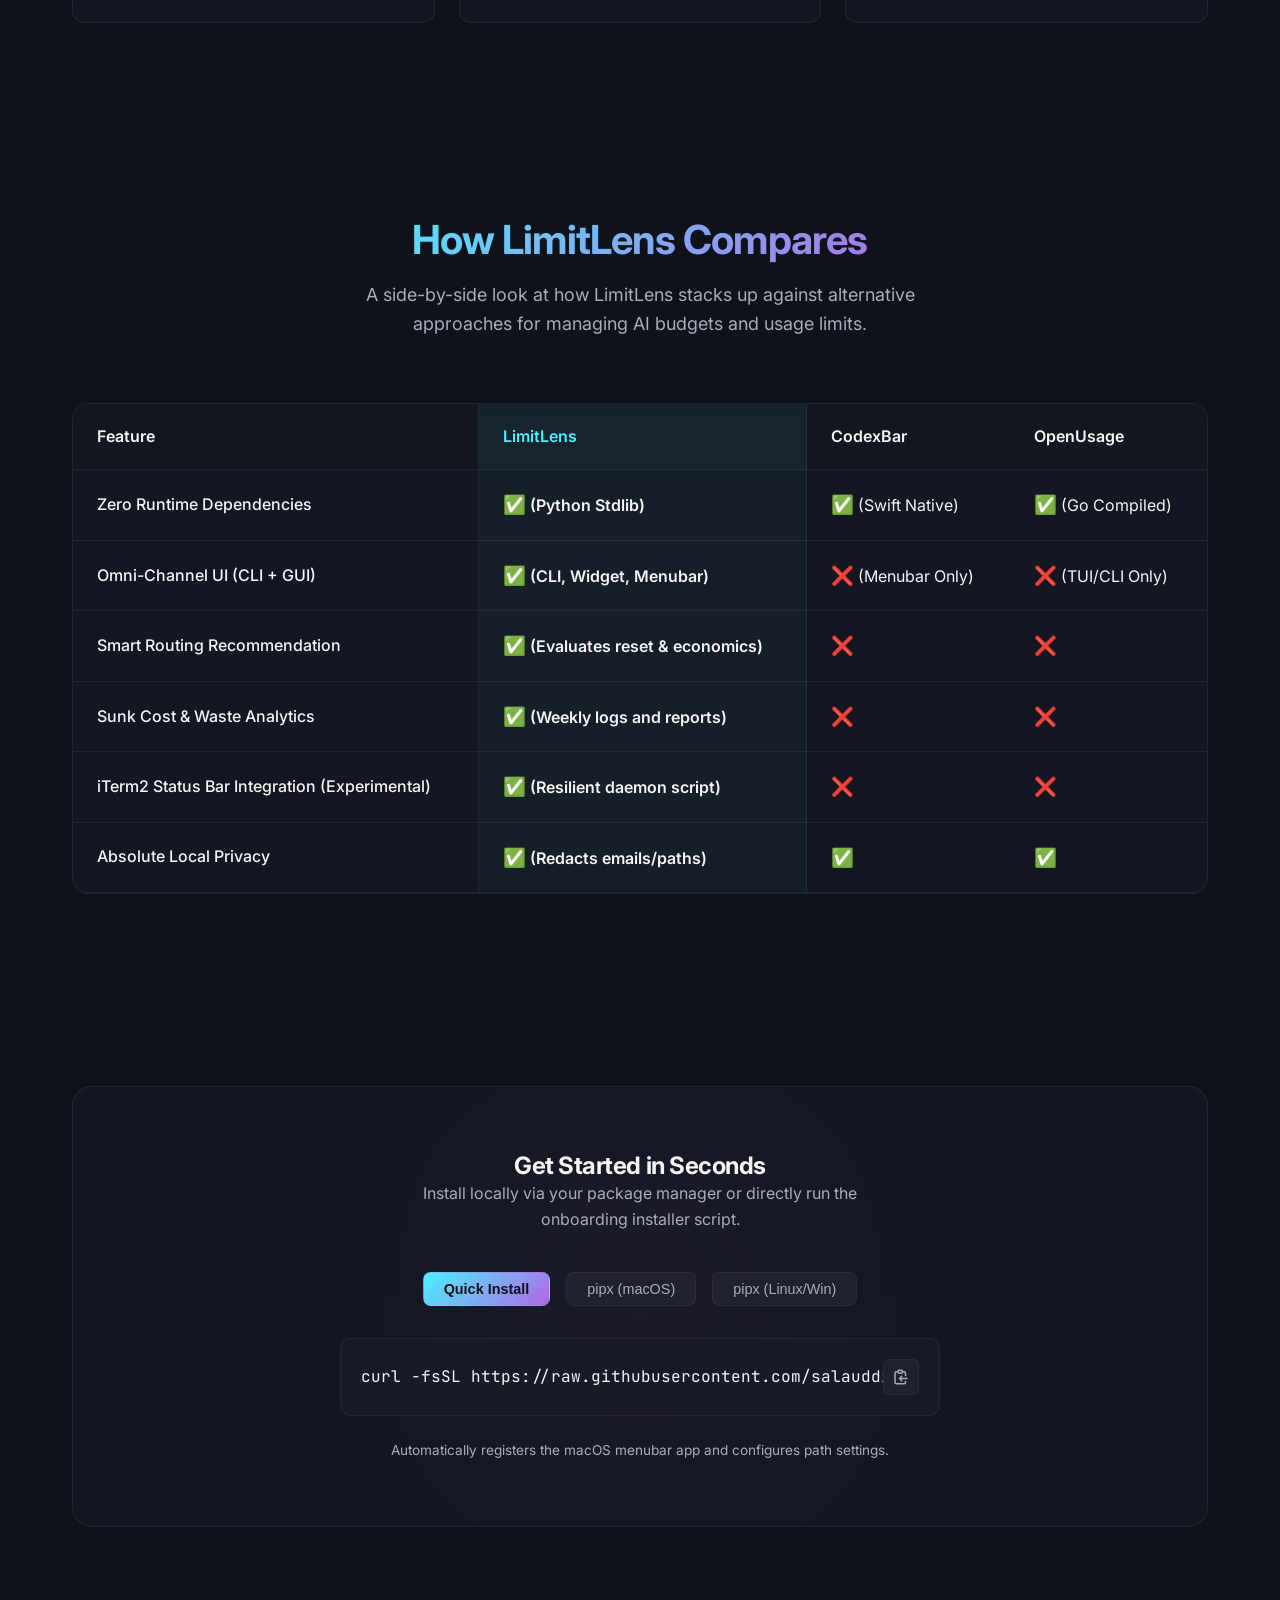
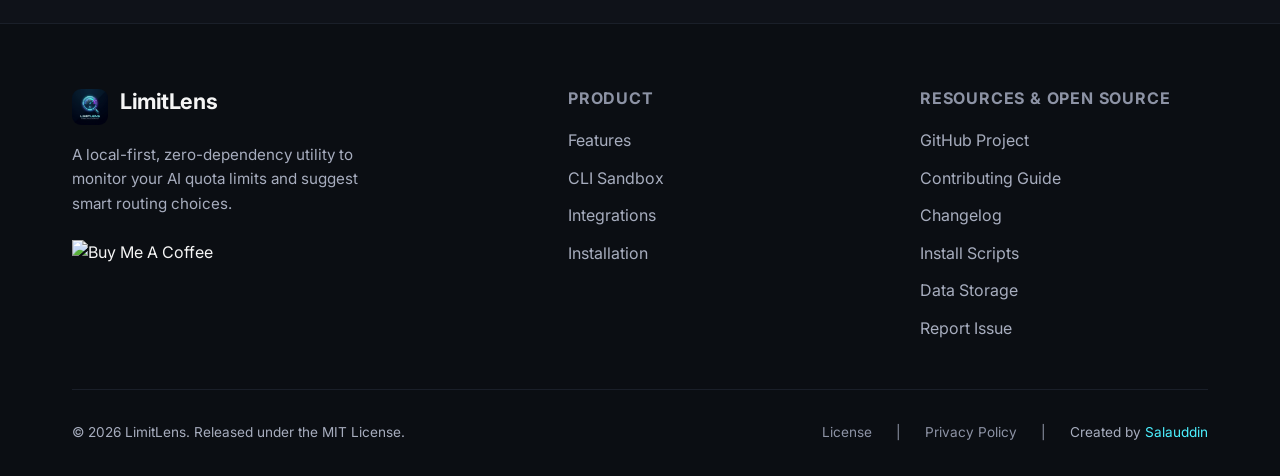
==== commit f5264478: "style: streamline CLI terminal output and sync web demo - Removed heavy double-line boxes from AI To" ====
--- a/site/index.html
+++ b/site/index.html
@@ -423,79 +423,99 @@
           <div class="terminal-content active" id="status-tab">
             <span class="cli-prompt">user@machine:~$</span> <span class="cli-cmd">limitlens</span><br>
             <br>
-            <span class="cli-title">AI Tools Status</span><br>
-            <hr class="cli-header">
-            <br>
-            <span class="cli-label">At a glance:</span><br>
-            <br>
-            &nbsp;&nbsp;<span class="cli-pill action">Action</span>&nbsp;&nbsp;<span class="cli-cmd">🧠 agy-cli / Gemini Pro</span>&nbsp;&nbsp;&nbsp;&nbsp;&nbsp;&nbsp;&nbsp;&nbsp;&nbsp;&nbsp;<span class="cli-prompt">100% left</span> · 4h reset<br>
-            &nbsp;&nbsp;<span class="cli-pill expiring">Expiring</span>&nbsp;&nbsp;<span class="cli-cmd">🧠 agy-cli / Opus 4.6</span>&nbsp;&nbsp;&nbsp;&nbsp;&nbsp;&nbsp;&nbsp;&nbsp;&nbsp;&nbsp;<span class="cli-pill expiring">80% left</span> · use soon<br>
-            &nbsp;&nbsp;<span class="cli-pill danger">Danger</span>&nbsp;&nbsp;<span class="cli-cmd">🔥 Amp pool</span>&nbsp;&nbsp;&nbsp;&nbsp;&nbsp;&nbsp;&nbsp;&nbsp;&nbsp;&nbsp;&nbsp;&nbsp;&nbsp;&nbsp;&nbsp;&nbsp;&nbsp;&nbsp;&nbsp;&nbsp;&nbsp;&nbsp;<span class="cli-pill danger">18% left</span> · $0.90/$5<br>
-            <br>
-            <span class="cli-label">Quota Left:</span><br>
-            <br>
-            &nbsp;&nbsp;<strong>Provider</strong>&nbsp;&nbsp;&nbsp;&nbsp;&nbsp;&nbsp;&nbsp;&nbsp;&nbsp;&nbsp;<strong>Quota</strong>&nbsp;&nbsp;&nbsp;&nbsp;&nbsp;&nbsp;&nbsp;&nbsp;&nbsp;&nbsp;&nbsp;&nbsp;&nbsp;&nbsp;&nbsp;&nbsp;&nbsp;&nbsp;&nbsp;&nbsp;&nbsp;<strong>Left</strong>&nbsp;&nbsp;&nbsp;&nbsp;&nbsp;<strong>Headroom</strong>&nbsp;&nbsp;&nbsp;&nbsp;&nbsp;&nbsp;&nbsp;&nbsp;&nbsp;<strong>Reset / total</strong><br>
-            &nbsp;&nbsp;🪐 Antigravity&nbsp;&nbsp;&nbsp;&nbsp;ide · Gemini 3.1 Pro&nbsp;&nbsp;&nbsp;&nbsp;&nbsp;&nbsp;<span class="cli-prompt">100%</span>&nbsp;&nbsp;&nbsp;&nbsp;&nbsp;<span class="cli-bar"><span class="cli-bar-fill green" style="width: 100%"></span></span>&nbsp;&nbsp;&nbsp;4h reset<br>
-            &nbsp;&nbsp;🧠 Antigravity&nbsp;&nbsp;&nbsp;&nbsp;agy-cli · Claude Opus 4.6&nbsp;<span class="cli-prompt">80%</span>&nbsp;&nbsp;&nbsp;&nbsp;&nbsp;&nbsp;<span class="cli-bar"><span class="cli-bar-fill green" style="width: 80%"></span></span>&nbsp;&nbsp;&nbsp;&nbsp;4h reset<br>
-            &nbsp;&nbsp;⚡ Codex&nbsp;&nbsp;&nbsp;&nbsp;&nbsp;&nbsp;&nbsp;&nbsp;&nbsp;&nbsp;codex-p2 · weekly&nbsp;&nbsp;&nbsp;&nbsp;&nbsp;&nbsp;&nbsp;&nbsp;&nbsp;<span class="cli-prompt">97%</span>&nbsp;&nbsp;&nbsp;&nbsp;&nbsp;&nbsp;<span class="cli-bar"><span class="cli-bar-fill green" style="width: 97%"></span></span>&nbsp;&nbsp;&nbsp;&nbsp;6d reset<br>
-            &nbsp;&nbsp;⚡ Codex&nbsp;&nbsp;&nbsp;&nbsp;&nbsp;&nbsp;&nbsp;&nbsp;&nbsp;&nbsp;codex-p3 · weekly&nbsp;&nbsp;&nbsp;&nbsp;&nbsp;&nbsp;&nbsp;&nbsp;&nbsp;<span class="cli-pill danger">0%</span>&nbsp;&nbsp;&nbsp;&nbsp;&nbsp;&nbsp;&nbsp;<span class="cli-bar"><span class="cli-bar-fill red" style="width: 0%"></span></span>&nbsp;&nbsp;&nbsp;&nbsp;&nbsp;&nbsp;1d reset<br>
-            &nbsp;&nbsp;🔥 Amp&nbsp;&nbsp;&nbsp;&nbsp;&nbsp;&nbsp;&nbsp;&nbsp;&nbsp;&nbsp;&nbsp;&nbsp;demo-user · amp-free&nbsp;&nbsp;&nbsp;&nbsp;&nbsp;&nbsp;<span class="cli-pill danger">18%</span>&nbsp;&nbsp;&nbsp;&nbsp;&nbsp;&nbsp;<span class="cli-bar"><span class="cli-bar-fill yellow" style="width: 18%"></span></span>&nbsp;&nbsp;&nbsp;&nbsp;$0.90 / $5.00<br>
-            &nbsp;&nbsp;🔸 Kilo Code&nbsp;&nbsp;&nbsp;&nbsp;&nbsp;AgentRouter units&nbsp;&nbsp;&nbsp;&nbsp;&nbsp;&nbsp;&nbsp;&nbsp;&nbsp;<span class="cli-prompt">91%</span>&nbsp;&nbsp;&nbsp;&nbsp;&nbsp;&nbsp;<span class="cli-bar"><span class="cli-bar-fill green" style="width: 91%"></span></span>&nbsp;&nbsp;&nbsp;&nbsp;77.4M / 84.9M<br>
-            <br>
-            <span class="cli-label">Latest UI surfaces:</span><br>
-            <br>
-            &nbsp;&nbsp;macOS menubar title: &nbsp;&nbsp;&nbsp;&nbsp;🪐 100% · 🧠 80% +3<br>
-            &nbsp;&nbsp;iTerm2 status bar widget: 🪐 [██████████] 100 &nbsp;🧠 [████████░░] 80 &nbsp;🔥 [█░░░░░░░░░] 18<br>
+            <pre>
+  AI Tools Status
+
+  ✨ At a glance
+  ────────────────────────────────────────────────
+  hard task   Kilo Code                   97% left 
+  quick edit  ag:agy-cli → Gemini Pro     80% left   ·  2h 31m left to reset
+  cli         amp (demo_user)             88% left   ·  replenishing
+
+  ═══ Quota Left ═══
+
+  Codex
+
+  codex-p1  ~/.codex-***
+    5h window ░░░░░░░░░░░░░░░░░░░░   99.0% left  3 hours left to reset
+    weekly    ███░░░░░░░░░░░░░░░░░   84.0% left  6 days left to reset
+
+  Amp
+
+  amp  demo_user
+    amp-free       ██░░░░░░░░░░░░░░░░░░   87.6% left  $4.38/$5.00
+
+  Antigravity
+
+  agy-cli  running
+    Gemini 3.1 Pro       ████░░░░░░░░░░░░░░░░     80% left  2h 38m left to reset
+    Claude Opus 4.6      ████████████████░░░░     20% left  6 days left to reset
+
+  Pioneer
+
+  pioneer  signed in
+    hobby            ████░░░░░░░░░░░░░░░░   79.8% left  $23.94/$30.00  $6.06 used
+  💡 Tip: use --watch for live AI tool updates
+          </pre>
           </div>
 
           <!-- Tab 2: Recommendations -->
           <div class="terminal-content" id="reco-tab">
             <span class="cli-prompt">user@machine:~$</span> <span class="cli-cmd">limitlens --reco</span><br>
             <br>
-            <span class="cli-title">Recommendations</span><br>
-            <hr class="cli-header">
-            <br>
-            &nbsp;&nbsp;<span class="cli-prompt">➜ Action now</span> <span class="cli-label">hard task / multi-file refactor</span><br>
-            &nbsp;&nbsp;&nbsp;&nbsp;🪐 <span class="cli-cmd">antigravity:agy-cli ➜ Gemini 3.1 Pro</span>&nbsp;&nbsp;&nbsp;&nbsp;&nbsp;&nbsp;&nbsp;&nbsp;&nbsp;&nbsp;&nbsp;&nbsp;&nbsp;&nbsp;<span class="cli-prompt">100% left</span><br>
-            &nbsp;&nbsp;&nbsp;&nbsp;<strong>cmd:</strong> agy<br>
-            &nbsp;&nbsp;&nbsp;&nbsp;<strong>why:</strong> best premium headroom; resets soon, so use it before long-run Codex.<br>
-            <br>
-            &nbsp;&nbsp;<span class="cli-pill danger">⚠️ WASTE WATCH</span> <span class="cli-label">use these soon or lose them</span><br>
-            &nbsp;&nbsp;&nbsp;&nbsp;[URGENT] 🧠 agy-cli ➜ Claude Opus 4.6&nbsp;&nbsp;&nbsp;&nbsp;&nbsp;&nbsp;&nbsp;&nbsp;&nbsp;&nbsp;&nbsp;&nbsp;&nbsp;&nbsp;&nbsp;&nbsp;&nbsp;&nbsp;&nbsp;<span class="cli-prompt">80.0% left</span> · reset: 4h<br>
-            &nbsp;&nbsp;&nbsp;&nbsp;[URGENT] 🪐 ide ➜ Gemini 3.1 Pro&nbsp;&nbsp;&nbsp;&nbsp;&nbsp;&nbsp;&nbsp;&nbsp;&nbsp;&nbsp;&nbsp;&nbsp;&nbsp;&nbsp;&nbsp;&nbsp;&nbsp;&nbsp;&nbsp;&nbsp;&nbsp;&nbsp;&nbsp;&nbsp;<span class="cli-prompt">100.0% left</span> · reset: 4h<br>
-            &nbsp;&nbsp;&nbsp;&nbsp;[SLOW] &nbsp;&nbsp;🔸 Kilo Code / AgentRouter&nbsp;&nbsp;&nbsp;&nbsp;&nbsp;&nbsp;&nbsp;&nbsp;&nbsp;&nbsp;&nbsp;&nbsp;&nbsp;&nbsp;&nbsp;&nbsp;&nbsp;&nbsp;&nbsp;&nbsp;&nbsp;&nbsp;&nbsp;<span class="cli-prompt">91.2% left</span> · reset: manual<br>
-            <br>
-            &nbsp;&nbsp;<span class="cli-prompt">➜ Quick edit / grunt work</span><br>
-            &nbsp;&nbsp;&nbsp;&nbsp;🔥 <span class="cli-cmd">amp pool</span>&nbsp;&nbsp;&nbsp;&nbsp;&nbsp;&nbsp;&nbsp;&nbsp;&nbsp;&nbsp;&nbsp;&nbsp;&nbsp;&nbsp;&nbsp;&nbsp;&nbsp;&nbsp;&nbsp;&nbsp;&nbsp;&nbsp;&nbsp;&nbsp;&nbsp;&nbsp;&nbsp;&nbsp;&nbsp;&nbsp;&nbsp;&nbsp;&nbsp;&nbsp;&nbsp;&nbsp;&nbsp;&nbsp;&nbsp;&nbsp;&nbsp;&nbsp;&nbsp;&nbsp;&nbsp;&nbsp;<span class="cli-pill danger">18.0% left</span><br>
-            &nbsp;&nbsp;&nbsp;&nbsp;<strong>cmd:</strong> amp<br>
-            &nbsp;&nbsp;&nbsp;&nbsp;<strong>why:</strong> $0.90 pool remaining, replenishing.<br>
-            <br>
-            &nbsp;&nbsp;<span class="cli-prompt">➜ CLI / scripting / pair-programming</span><br>
-            &nbsp;&nbsp;&nbsp;&nbsp;⚡ <span class="cli-cmd">codex-p2 weekly</span>&nbsp;&nbsp;&nbsp;&nbsp;&nbsp;&nbsp;&nbsp;&nbsp;&nbsp;&nbsp;&nbsp;&nbsp;&nbsp;&nbsp;&nbsp;&nbsp;&nbsp;&nbsp;&nbsp;&nbsp;&nbsp;&nbsp;&nbsp;&nbsp;&nbsp;&nbsp;&nbsp;&nbsp;&nbsp;&nbsp;&nbsp;&nbsp;&nbsp;&nbsp;&nbsp;&nbsp;&nbsp;&nbsp;<span class="cli-prompt">97.0% left</span><br>
-            &nbsp;&nbsp;&nbsp;&nbsp;<strong>cmd:</strong> codex<br>
-            &nbsp;&nbsp;&nbsp;&nbsp;<strong>why:</strong> 6 days left until reset window.<br>
-            <br>
-            &nbsp;&nbsp;<span class="cli-pill expiring">💡 Skip today</span> <span class="cli-label">plenty of runway, save for later</span><br>
-            &nbsp;&nbsp;&nbsp;&nbsp;• ⚡ codex-p2 weekly — 97.0% left (6 days left)<br>
-            &nbsp;&nbsp;&nbsp;&nbsp;• 🚀 Copilot ignored in planning (flat-fee, just use in editor)<br>
+            <pre>
+  🎯 ═══ Smart Recommendations ═══
+
+  ♻️  Reduce waste most effectively:
+      ag:agy-cli → Gemini Pro           80.0% left
+      cmd:   agy
+      why:   model: Gemini 3.1 Pro
+      reset: 2h 38m left to reset
+
+  🔥 WASTE WATCH (use these soon or lose them)
+      • [URGENT] ag:agy-cli → Gemini Pro           80.0% left  (2h 38m left to reset)
+
+  ➜ 🧠 Right now (hard task / multi-file refactor):
+      Kilo Code                         97.0% left
+      cmd:   use Kilo Code
+      why:   manual AgentRouter quota
+
+  ➜ ⚡️ Right now (quick edit / grunt work):
+      ag:agy-cli → Gemini Pro           80.0% left
+      cmd:   agy
+      why:   model: Gemini 3.1 Pro
+      reset: 2h 38m left to reset
+
+  ➜ 💻 Right now (CLI / scripting / pair-prog):
+      amp (demo_user)                   87.6% left
+      cmd:   amp
+      why:   $4.38 pool, replenishing
+      reset: replenishing
+          </pre>
           </div>
 
           <!-- Tab 3: Waste Tracking -->
           <div class="terminal-content" id="waste-tab">
             <span class="cli-prompt">user@machine:~$</span> <span class="cli-cmd">limitlens --waste</span><br>
             <br>
-            <span class="cli-title">Subscription Waste Summary (Last 7 Days)</span><br>
-            <hr class="cli-header">
-            <br>
-            &nbsp;&nbsp;You have lost potential quota worth approximately <span class="cli-pill expiring"><strong>$18.40</strong></span> due to expired fast limits.<br>
-            <br>
-            &nbsp;&nbsp;<strong>Details:</strong><br>
-            &nbsp;&nbsp;• <strong>Cursor Pro:</strong> 120 fast requests expired unused on Jun 01. (Est. Waste: $4.80)<br>
-            &nbsp;&nbsp;• <strong>Codex-p3:</strong> 85% of weekly limit expired unused on Jun 03. (Est. Waste: $13.60)<br>
-            <br>
-            &nbsp;&nbsp;<span class="cli-label">Tip: Consider switching your heavy refactoring tasks to Cursor Pro earlier in the reset window!</span><br>
-          </div>
-        </div>
+            <pre>
+  ═══ Waste Report (last 7 days) ═══
+
+  IDENTITY / WINDOW                                RESETS      AVG      MAX  VERDICT
+  ─────────────────────────────────────────────────────────────────────────────────
+  antigravity:agy-cli::Claude Opus 4.6                  1   100.0%   100.0%  <span style="color: var(--accent-red)">heavy waste</span>
+  codex-default::5h window                              1    99.0%    99.0%  <span style="color: var(--accent-red)">heavy waste</span>
+  antigravity:ide::Gemini 3.1 Pro                       2    90.0%   100.0%  <span style="color: var(--accent-red)">heavy waste</span>
+  codex-p1::5h window                                   2    50.0%   100.0%  <span style="color: var(--accent-gold)">wasting some</span>
+  antigravity:ide::Claude Opus 4.6                      1    40.0%    40.0%  <span style="color: var(--accent-gold)">wasting some</span>
+  antigravity:agy-cli::Gemini 3.1 Pro                   1    40.0%    40.0%  <span style="color: var(--accent-gold)">wasting some</span>
+
+  💡 'avg' = avg % unused at the moment each window reset. Lower = better.
+
+  Tip: snapshots are recorded on every `limitlens` run. To capture
+       resets you'd otherwise miss, add a cron/launchd job.
+          </pre>
+          </div>
       </div>
     </div>
   </section>
--- a/site/style.css
+++ b/site/style.css
@@ -436,6 +436,16 @@
 .terminal-content {
   display: none;
 }
+
+.terminal-content pre {
+  margin: 0;
+  font-family: inherit;
+  font-size: inherit;
+  line-height: 1.4;
+  color: inherit;
+  white-space: pre-wrap;
+}
+
 .terminal-content.active {
   display: block;
 }
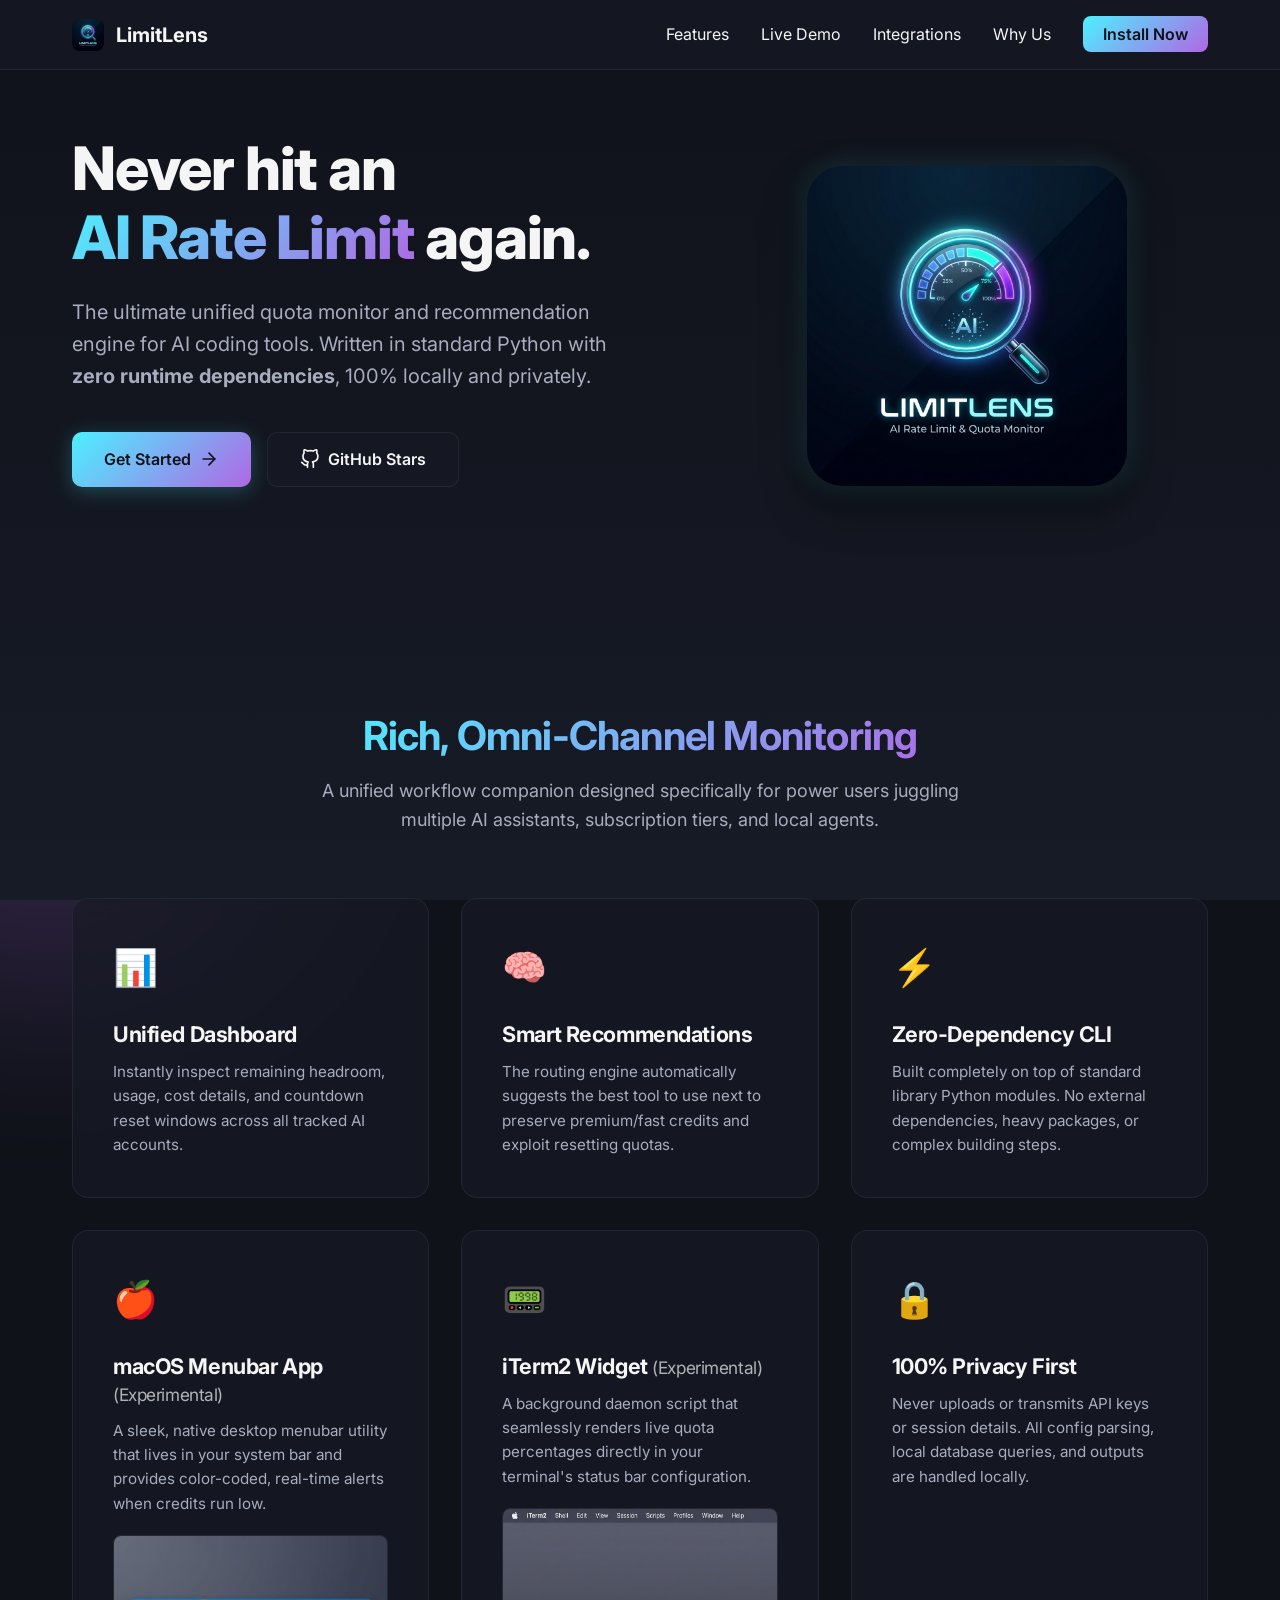
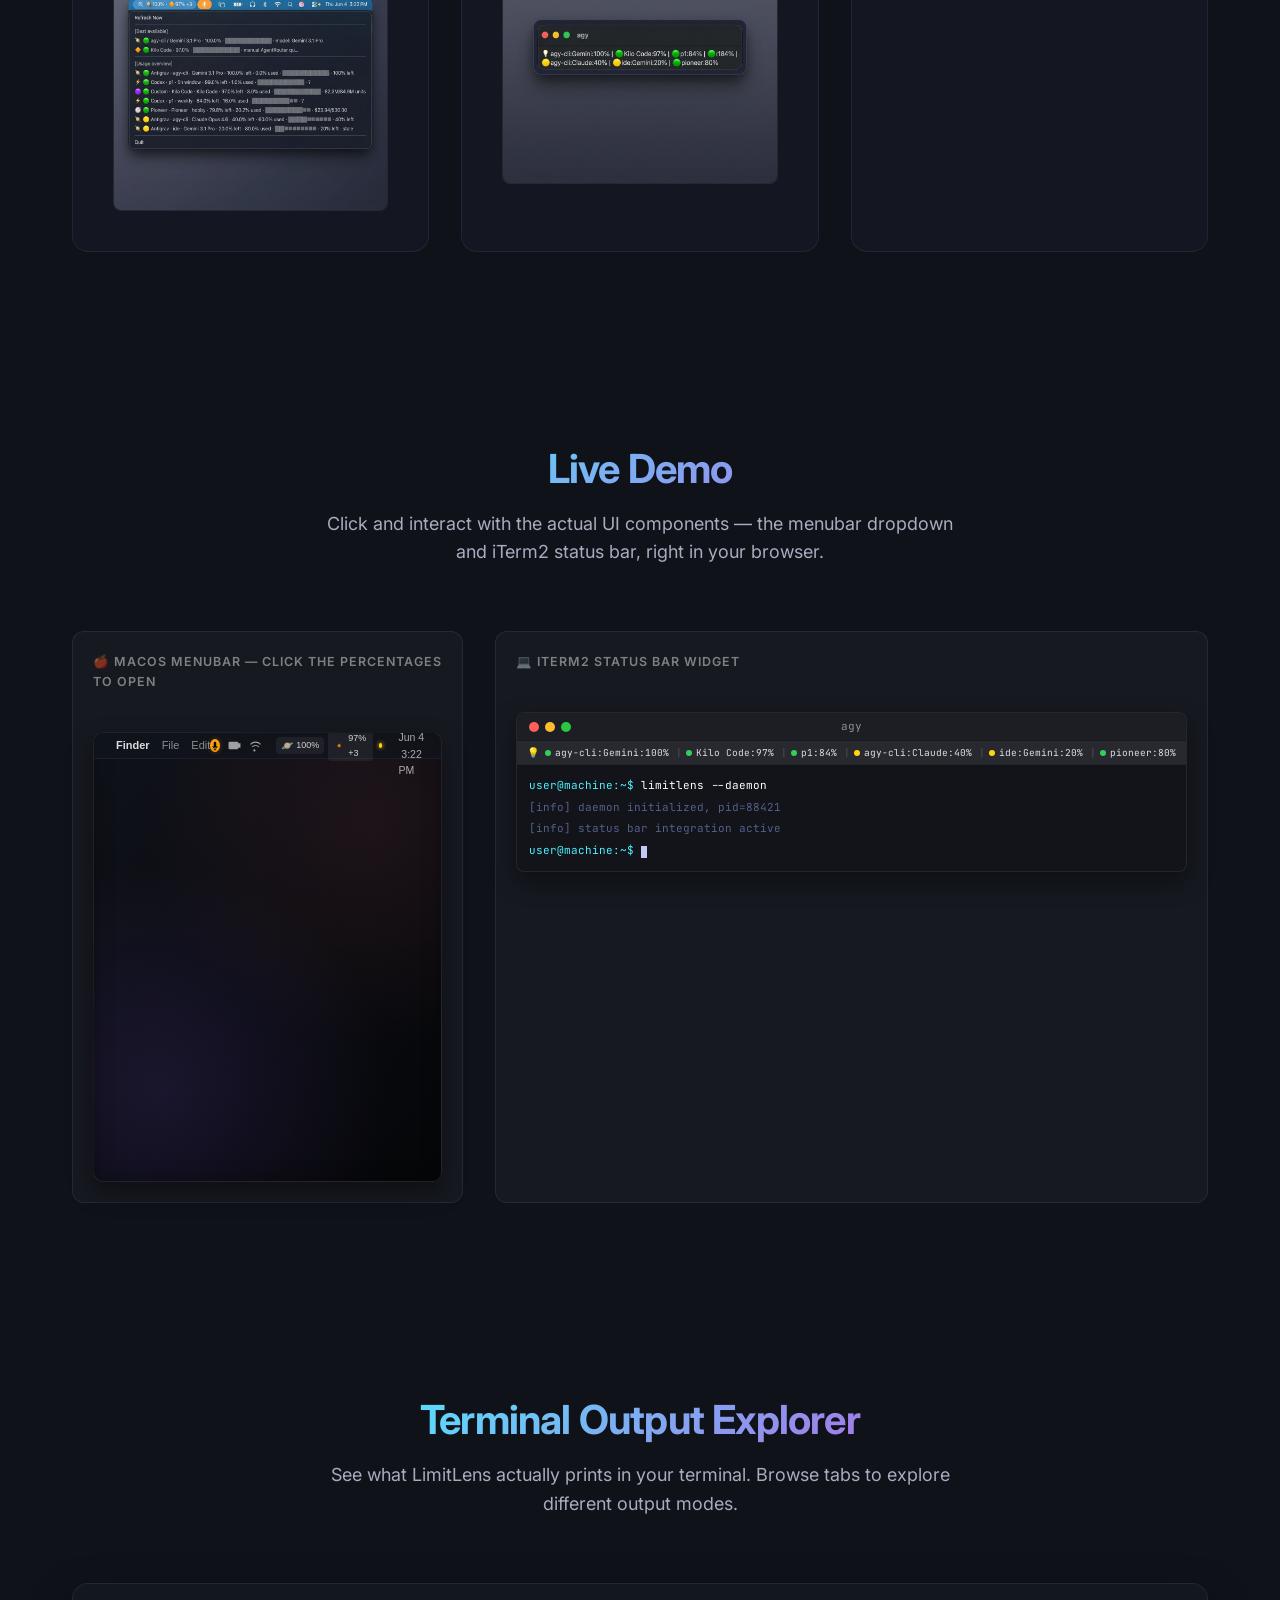
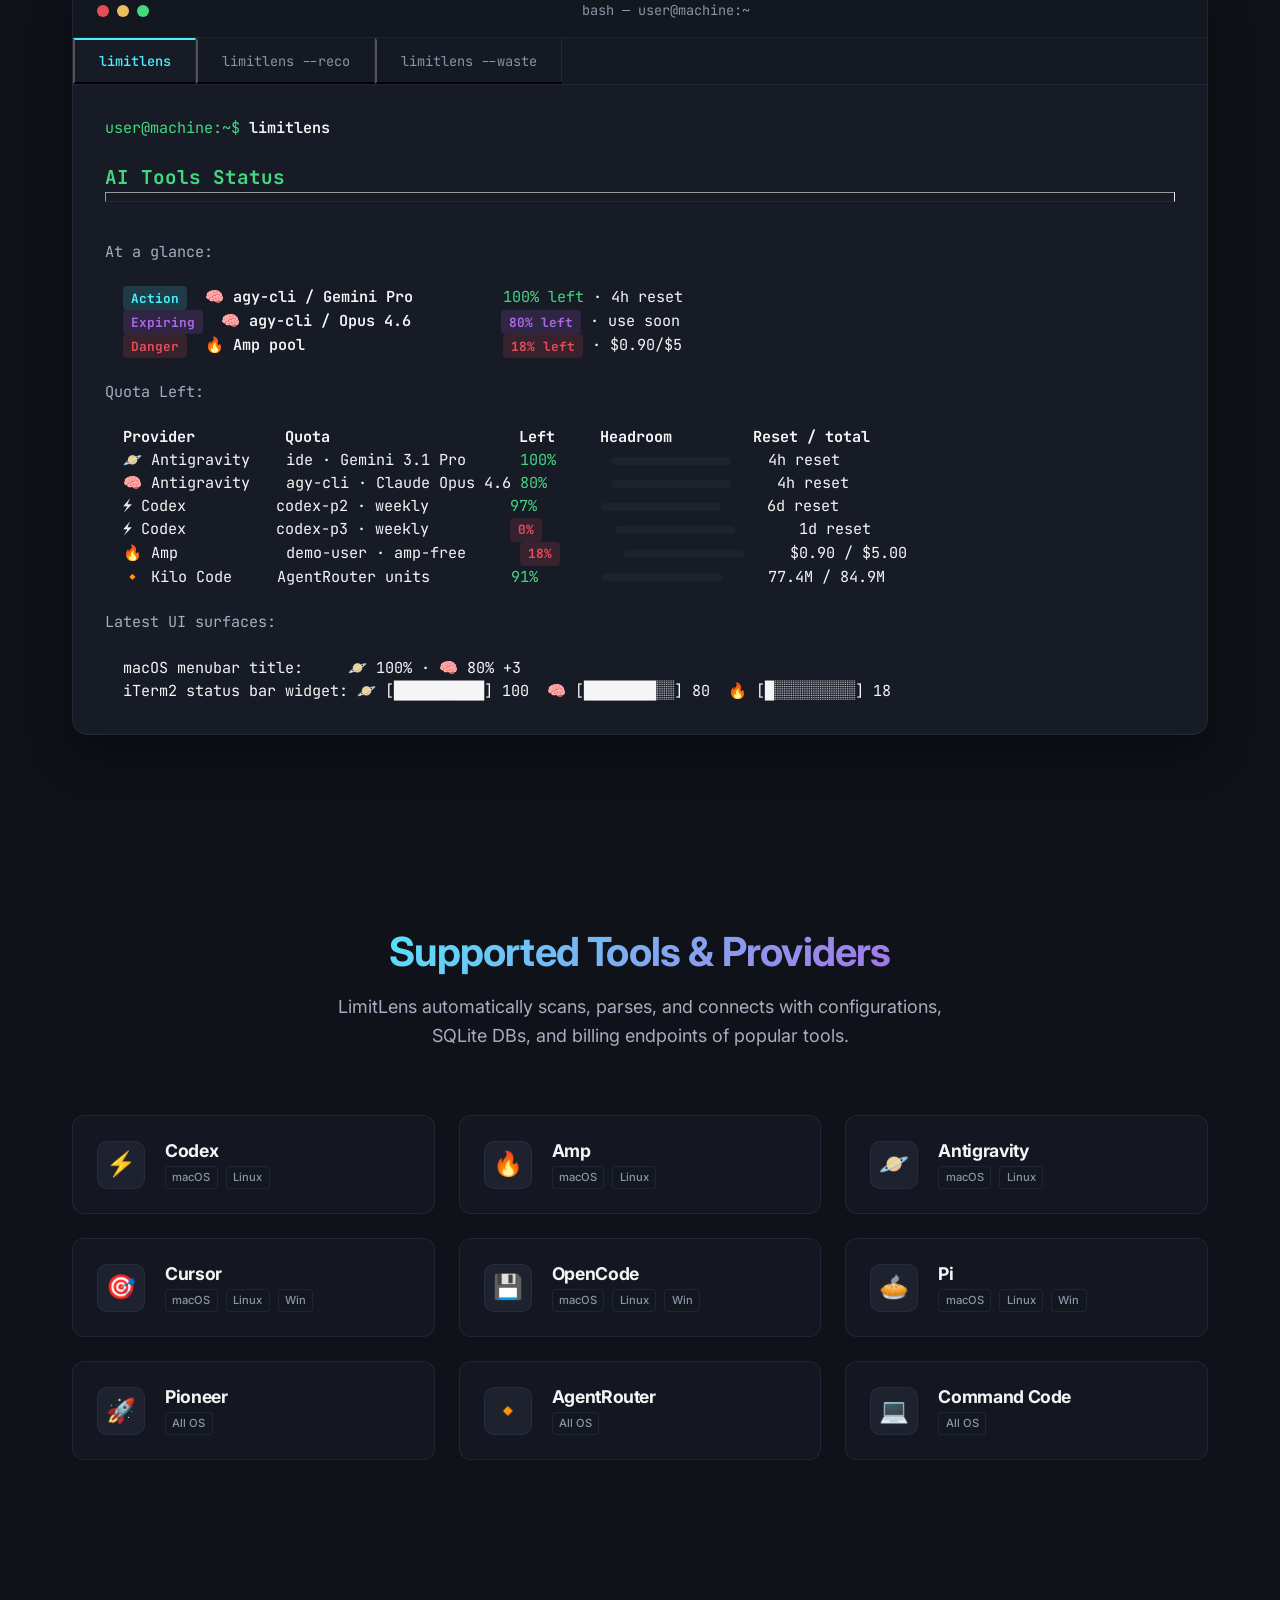
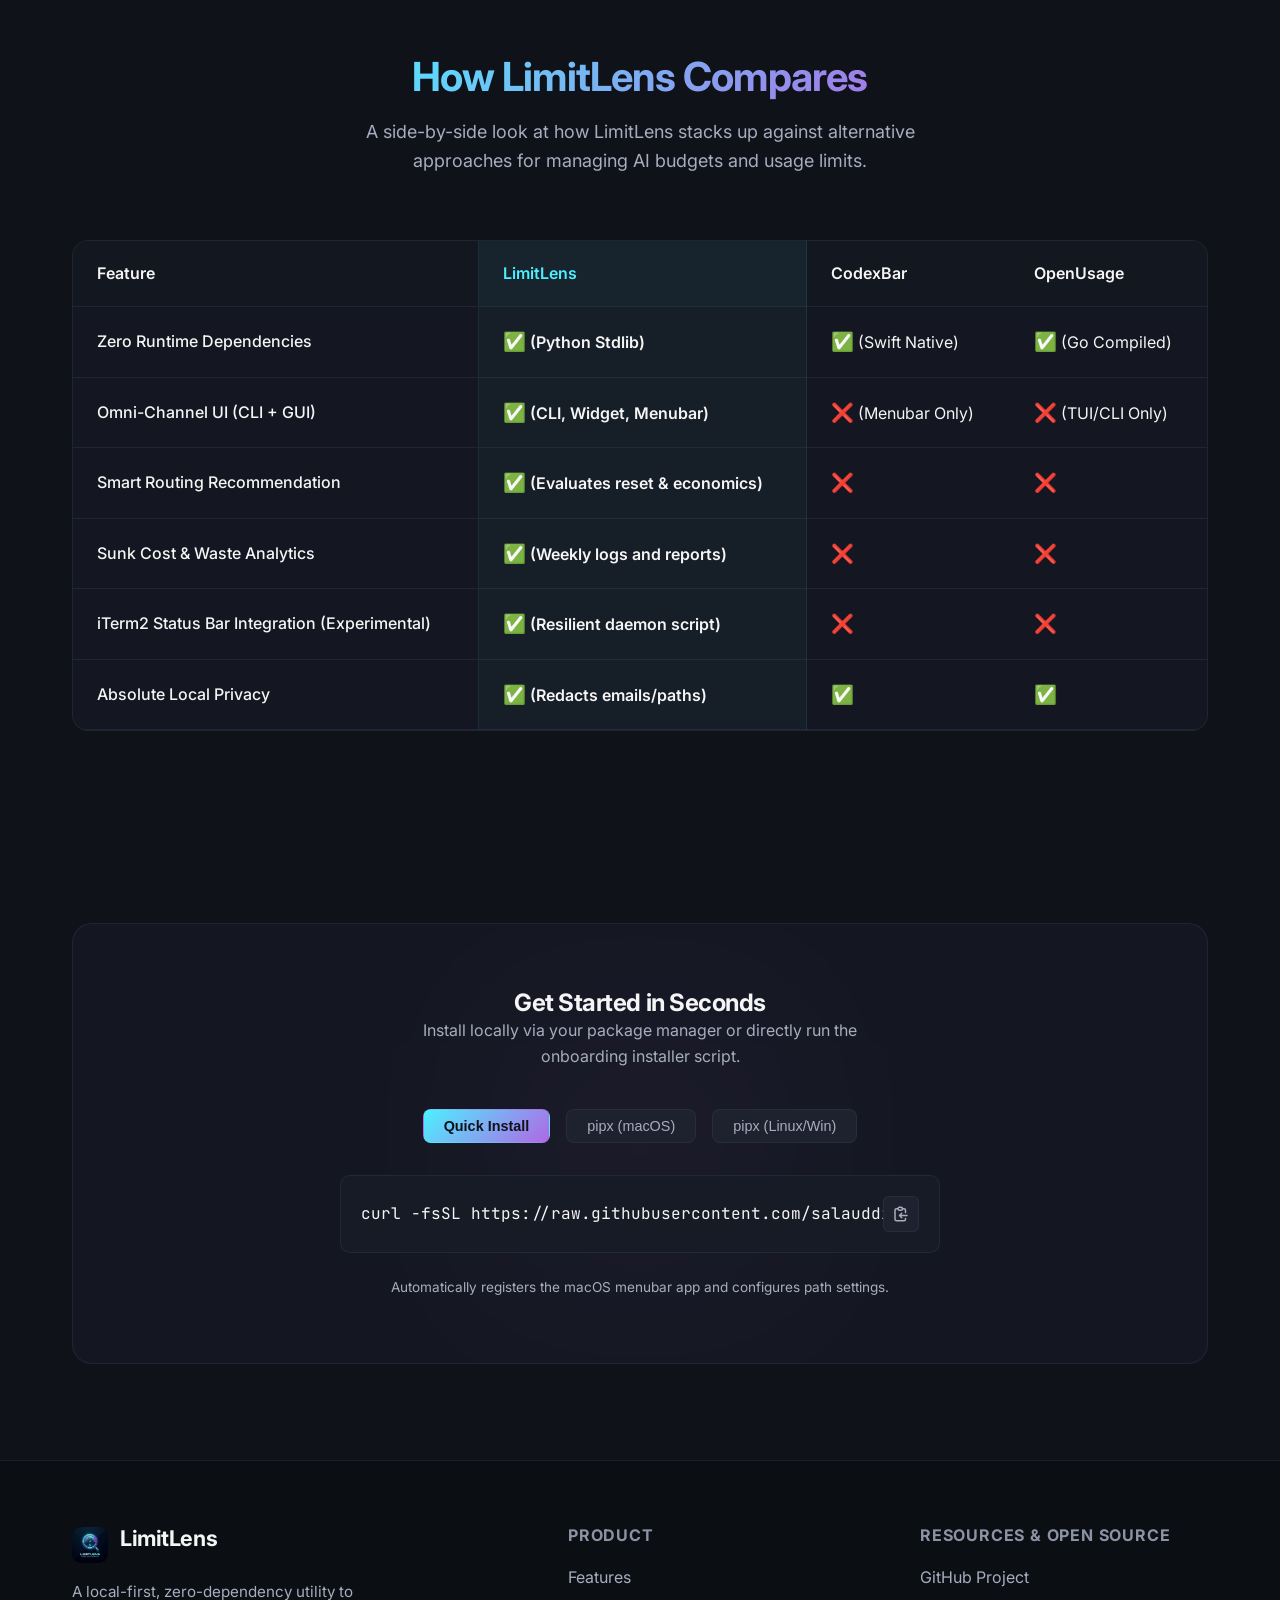
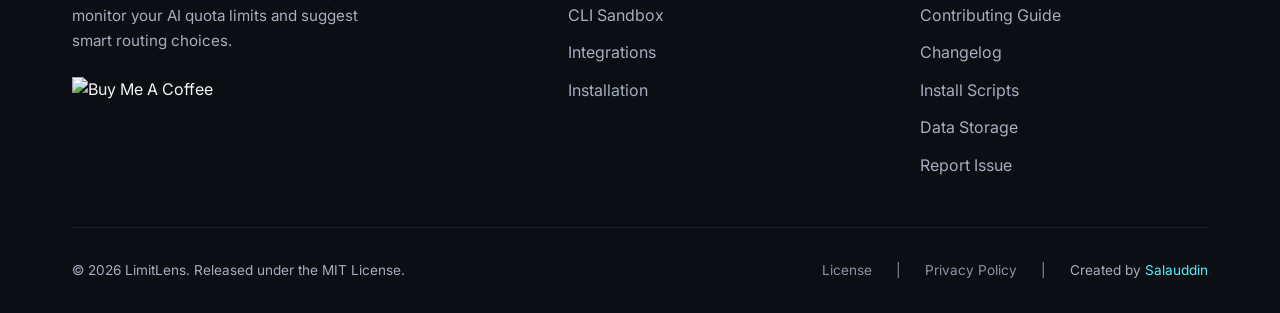
==== commit 54125e0b: "Tighten reset-spend release polish" ====
--- a/site/index.html
+++ b/site/index.html
@@ -423,99 +423,79 @@
           <div class="terminal-content active" id="status-tab">
             <span class="cli-prompt">user@machine:~$</span> <span class="cli-cmd">limitlens</span><br>
             <br>
-            <pre>
-  AI Tools Status
-
-  ✨ At a glance
-  ────────────────────────────────────────────────
-  hard task   Kilo Code                   97% left 
-  quick edit  ag:agy-cli → Gemini Pro     80% left   ·  2h 31m left to reset
-  cli         amp (demo_user)             88% left   ·  replenishing
-
-  ═══ Quota Left ═══
-
-  Codex
-
-  codex-p1  ~/.codex-***
-    5h window ░░░░░░░░░░░░░░░░░░░░   99.0% left  3 hours left to reset
-    weekly    ███░░░░░░░░░░░░░░░░░   84.0% left  6 days left to reset
-
-  Amp
-
-  amp  demo_user
-    amp-free       ██░░░░░░░░░░░░░░░░░░   87.6% left  $4.38/$5.00
-
-  Antigravity
-
-  agy-cli  running
-    Gemini 3.1 Pro       ████░░░░░░░░░░░░░░░░     80% left  2h 38m left to reset
-    Claude Opus 4.6      ████████████████░░░░     20% left  6 days left to reset
-
-  Pioneer
-
-  pioneer  signed in
-    hobby            ████░░░░░░░░░░░░░░░░   79.8% left  $23.94/$30.00  $6.06 used
-  💡 Tip: use --watch for live AI tool updates
-          </pre>
+            <span class="cli-title">AI Tools Status</span><br>
+            <hr class="cli-header">
+            <br>
+            <span class="cli-label">At a glance:</span><br>
+            <br>
+            &nbsp;&nbsp;<span class="cli-pill action">Action</span>&nbsp;&nbsp;<span class="cli-cmd">🧠 agy-cli / Gemini Pro</span>&nbsp;&nbsp;&nbsp;&nbsp;&nbsp;&nbsp;&nbsp;&nbsp;&nbsp;&nbsp;<span class="cli-prompt">100% left</span> · 4h reset<br>
+            &nbsp;&nbsp;<span class="cli-pill expiring">Expiring</span>&nbsp;&nbsp;<span class="cli-cmd">🧠 agy-cli / Opus 4.6</span>&nbsp;&nbsp;&nbsp;&nbsp;&nbsp;&nbsp;&nbsp;&nbsp;&nbsp;&nbsp;<span class="cli-pill expiring">80% left</span> · use soon<br>
+            &nbsp;&nbsp;<span class="cli-pill danger">Danger</span>&nbsp;&nbsp;<span class="cli-cmd">🔥 Amp pool</span>&nbsp;&nbsp;&nbsp;&nbsp;&nbsp;&nbsp;&nbsp;&nbsp;&nbsp;&nbsp;&nbsp;&nbsp;&nbsp;&nbsp;&nbsp;&nbsp;&nbsp;&nbsp;&nbsp;&nbsp;&nbsp;&nbsp;<span class="cli-pill danger">18% left</span> · $0.90/$5<br>
+            <br>
+            <span class="cli-label">Quota Left:</span><br>
+            <br>
+            &nbsp;&nbsp;<strong>Provider</strong>&nbsp;&nbsp;&nbsp;&nbsp;&nbsp;&nbsp;&nbsp;&nbsp;&nbsp;&nbsp;<strong>Quota</strong>&nbsp;&nbsp;&nbsp;&nbsp;&nbsp;&nbsp;&nbsp;&nbsp;&nbsp;&nbsp;&nbsp;&nbsp;&nbsp;&nbsp;&nbsp;&nbsp;&nbsp;&nbsp;&nbsp;&nbsp;&nbsp;<strong>Left</strong>&nbsp;&nbsp;&nbsp;&nbsp;&nbsp;<strong>Headroom</strong>&nbsp;&nbsp;&nbsp;&nbsp;&nbsp;&nbsp;&nbsp;&nbsp;&nbsp;<strong>Reset / total</strong><br>
+            &nbsp;&nbsp;🪐 Antigravity&nbsp;&nbsp;&nbsp;&nbsp;ide · Gemini 3.1 Pro&nbsp;&nbsp;&nbsp;&nbsp;&nbsp;&nbsp;<span class="cli-prompt">100%</span>&nbsp;&nbsp;&nbsp;&nbsp;&nbsp;<span class="cli-bar"><span class="cli-bar-fill green" style="width: 100%"></span></span>&nbsp;&nbsp;&nbsp;4h reset<br>
+            &nbsp;&nbsp;🧠 Antigravity&nbsp;&nbsp;&nbsp;&nbsp;agy-cli · Claude Opus 4.6&nbsp;<span class="cli-prompt">80%</span>&nbsp;&nbsp;&nbsp;&nbsp;&nbsp;&nbsp;<span class="cli-bar"><span class="cli-bar-fill green" style="width: 80%"></span></span>&nbsp;&nbsp;&nbsp;&nbsp;4h reset<br>
+            &nbsp;&nbsp;⚡ Codex&nbsp;&nbsp;&nbsp;&nbsp;&nbsp;&nbsp;&nbsp;&nbsp;&nbsp;&nbsp;codex-p2 · weekly&nbsp;&nbsp;&nbsp;&nbsp;&nbsp;&nbsp;&nbsp;&nbsp;&nbsp;<span class="cli-prompt">97%</span>&nbsp;&nbsp;&nbsp;&nbsp;&nbsp;&nbsp;<span class="cli-bar"><span class="cli-bar-fill green" style="width: 97%"></span></span>&nbsp;&nbsp;&nbsp;&nbsp;6d reset<br>
+            &nbsp;&nbsp;⚡ Codex&nbsp;&nbsp;&nbsp;&nbsp;&nbsp;&nbsp;&nbsp;&nbsp;&nbsp;&nbsp;codex-p3 · weekly&nbsp;&nbsp;&nbsp;&nbsp;&nbsp;&nbsp;&nbsp;&nbsp;&nbsp;<span class="cli-pill danger">0%</span>&nbsp;&nbsp;&nbsp;&nbsp;&nbsp;&nbsp;&nbsp;<span class="cli-bar"><span class="cli-bar-fill red" style="width: 0%"></span></span>&nbsp;&nbsp;&nbsp;&nbsp;&nbsp;&nbsp;1d reset<br>
+            &nbsp;&nbsp;🔥 Amp&nbsp;&nbsp;&nbsp;&nbsp;&nbsp;&nbsp;&nbsp;&nbsp;&nbsp;&nbsp;&nbsp;&nbsp;demo-user · amp-free&nbsp;&nbsp;&nbsp;&nbsp;&nbsp;&nbsp;<span class="cli-pill danger">18%</span>&nbsp;&nbsp;&nbsp;&nbsp;&nbsp;&nbsp;<span class="cli-bar"><span class="cli-bar-fill yellow" style="width: 18%"></span></span>&nbsp;&nbsp;&nbsp;&nbsp;$0.90 / $5.00<br>
+            &nbsp;&nbsp;🔸 Kilo Code&nbsp;&nbsp;&nbsp;&nbsp;&nbsp;AgentRouter units&nbsp;&nbsp;&nbsp;&nbsp;&nbsp;&nbsp;&nbsp;&nbsp;&nbsp;<span class="cli-prompt">91%</span>&nbsp;&nbsp;&nbsp;&nbsp;&nbsp;&nbsp;<span class="cli-bar"><span class="cli-bar-fill green" style="width: 91%"></span></span>&nbsp;&nbsp;&nbsp;&nbsp;77.4M / 84.9M<br>
+            <br>
+            <span class="cli-label">Latest UI surfaces:</span><br>
+            <br>
+            &nbsp;&nbsp;macOS menubar title: &nbsp;&nbsp;&nbsp;&nbsp;🪐 100% · 🧠 80% +3<br>
+            &nbsp;&nbsp;iTerm2 status bar widget: 🪐 [██████████] 100 &nbsp;🧠 [████████░░] 80 &nbsp;🔥 [█░░░░░░░░░] 18<br>
           </div>
 
           <!-- Tab 2: Recommendations -->
           <div class="terminal-content" id="reco-tab">
             <span class="cli-prompt">user@machine:~$</span> <span class="cli-cmd">limitlens --reco</span><br>
             <br>
-            <pre>
-  🎯 ═══ Smart Recommendations ═══
-
-  ♻️  Reduce waste most effectively:
-      ag:agy-cli → Gemini Pro           80.0% left
-      cmd:   agy
-      why:   model: Gemini 3.1 Pro
-      reset: 2h 38m left to reset
-
-  🔥 WASTE WATCH (use these soon or lose them)
-      • [URGENT] ag:agy-cli → Gemini Pro           80.0% left  (2h 38m left to reset)
-
-  ➜ 🧠 Right now (hard task / multi-file refactor):
-      Kilo Code                         97.0% left
-      cmd:   use Kilo Code
-      why:   manual AgentRouter quota
-
-  ➜ ⚡️ Right now (quick edit / grunt work):
-      ag:agy-cli → Gemini Pro           80.0% left
-      cmd:   agy
-      why:   model: Gemini 3.1 Pro
-      reset: 2h 38m left to reset
-
-  ➜ 💻 Right now (CLI / scripting / pair-prog):
-      amp (demo_user)                   87.6% left
-      cmd:   amp
-      why:   $4.38 pool, replenishing
-      reset: replenishing
-          </pre>
+            <span class="cli-title">Recommendations</span><br>
+            <hr class="cli-header">
+            <br>
+            &nbsp;&nbsp;<span class="cli-prompt">➜ Action now</span> <span class="cli-label">hard task / multi-file refactor</span><br>
+            &nbsp;&nbsp;&nbsp;&nbsp;🪐 <span class="cli-cmd">antigravity:agy-cli ➜ Gemini 3.1 Pro</span>&nbsp;&nbsp;&nbsp;&nbsp;&nbsp;&nbsp;&nbsp;&nbsp;&nbsp;&nbsp;&nbsp;&nbsp;&nbsp;&nbsp;<span class="cli-prompt">100% left</span><br>
+            &nbsp;&nbsp;&nbsp;&nbsp;<strong>cmd:</strong> agy<br>
+            &nbsp;&nbsp;&nbsp;&nbsp;<strong>why:</strong> best premium headroom; resets soon, so use it before long-run Codex.<br>
+            <br>
+            &nbsp;&nbsp;<span class="cli-pill danger">⚠️ WASTE WATCH</span> <span class="cli-label">use these soon or lose them</span><br>
+            &nbsp;&nbsp;&nbsp;&nbsp;[URGENT] 🧠 agy-cli ➜ Claude Opus 4.6&nbsp;&nbsp;&nbsp;&nbsp;&nbsp;&nbsp;&nbsp;&nbsp;&nbsp;&nbsp;&nbsp;&nbsp;&nbsp;&nbsp;&nbsp;&nbsp;&nbsp;&nbsp;&nbsp;<span class="cli-prompt">80.0% left</span> · reset: 4h<br>
+            &nbsp;&nbsp;&nbsp;&nbsp;[URGENT] 🪐 ide ➜ Gemini 3.1 Pro&nbsp;&nbsp;&nbsp;&nbsp;&nbsp;&nbsp;&nbsp;&nbsp;&nbsp;&nbsp;&nbsp;&nbsp;&nbsp;&nbsp;&nbsp;&nbsp;&nbsp;&nbsp;&nbsp;&nbsp;&nbsp;&nbsp;&nbsp;&nbsp;<span class="cli-prompt">100.0% left</span> · reset: 4h<br>
+            &nbsp;&nbsp;&nbsp;&nbsp;[SLOW] &nbsp;&nbsp;🔸 Kilo Code / AgentRouter&nbsp;&nbsp;&nbsp;&nbsp;&nbsp;&nbsp;&nbsp;&nbsp;&nbsp;&nbsp;&nbsp;&nbsp;&nbsp;&nbsp;&nbsp;&nbsp;&nbsp;&nbsp;&nbsp;&nbsp;&nbsp;&nbsp;&nbsp;<span class="cli-prompt">91.2% left</span> · reset: manual<br>
+            <br>
+            &nbsp;&nbsp;<span class="cli-prompt">➜ Quick edit / grunt work</span><br>
+            &nbsp;&nbsp;&nbsp;&nbsp;🔥 <span class="cli-cmd">amp pool</span>&nbsp;&nbsp;&nbsp;&nbsp;&nbsp;&nbsp;&nbsp;&nbsp;&nbsp;&nbsp;&nbsp;&nbsp;&nbsp;&nbsp;&nbsp;&nbsp;&nbsp;&nbsp;&nbsp;&nbsp;&nbsp;&nbsp;&nbsp;&nbsp;&nbsp;&nbsp;&nbsp;&nbsp;&nbsp;&nbsp;&nbsp;&nbsp;&nbsp;&nbsp;&nbsp;&nbsp;&nbsp;&nbsp;&nbsp;&nbsp;&nbsp;&nbsp;&nbsp;&nbsp;&nbsp;&nbsp;<span class="cli-pill danger">18.0% left</span><br>
+            &nbsp;&nbsp;&nbsp;&nbsp;<strong>cmd:</strong> amp<br>
+            &nbsp;&nbsp;&nbsp;&nbsp;<strong>why:</strong> $0.90 pool remaining, replenishing.<br>
+            <br>
+            &nbsp;&nbsp;<span class="cli-prompt">➜ CLI / scripting / pair-programming</span><br>
+            &nbsp;&nbsp;&nbsp;&nbsp;⚡ <span class="cli-cmd">codex-p2 weekly</span>&nbsp;&nbsp;&nbsp;&nbsp;&nbsp;&nbsp;&nbsp;&nbsp;&nbsp;&nbsp;&nbsp;&nbsp;&nbsp;&nbsp;&nbsp;&nbsp;&nbsp;&nbsp;&nbsp;&nbsp;&nbsp;&nbsp;&nbsp;&nbsp;&nbsp;&nbsp;&nbsp;&nbsp;&nbsp;&nbsp;&nbsp;&nbsp;&nbsp;&nbsp;&nbsp;&nbsp;&nbsp;&nbsp;<span class="cli-prompt">97.0% left</span><br>
+            &nbsp;&nbsp;&nbsp;&nbsp;<strong>cmd:</strong> codex<br>
+            &nbsp;&nbsp;&nbsp;&nbsp;<strong>why:</strong> 6 days left until reset window.<br>
+            <br>
+            &nbsp;&nbsp;<span class="cli-pill expiring">💡 Skip today</span> <span class="cli-label">plenty of runway, save for later</span><br>
+            &nbsp;&nbsp;&nbsp;&nbsp;• ⚡ codex-p2 weekly — 97.0% left (6 days left)<br>
+            &nbsp;&nbsp;&nbsp;&nbsp;• 🚀 Copilot ignored in planning (flat-fee, just use in editor)<br>
           </div>
 
           <!-- Tab 3: Waste Tracking -->
           <div class="terminal-content" id="waste-tab">
             <span class="cli-prompt">user@machine:~$</span> <span class="cli-cmd">limitlens --waste</span><br>
             <br>
-            <pre>
-  ═══ Waste Report (last 7 days) ═══
-
-  IDENTITY / WINDOW                                RESETS      AVG      MAX  VERDICT
-  ─────────────────────────────────────────────────────────────────────────────────
-  antigravity:agy-cli::Claude Opus 4.6                  1   100.0%   100.0%  <span style="color: var(--accent-red)">heavy waste</span>
-  codex-default::5h window                              1    99.0%    99.0%  <span style="color: var(--accent-red)">heavy waste</span>
-  antigravity:ide::Gemini 3.1 Pro                       2    90.0%   100.0%  <span style="color: var(--accent-red)">heavy waste</span>
-  codex-p1::5h window                                   2    50.0%   100.0%  <span style="color: var(--accent-gold)">wasting some</span>
-  antigravity:ide::Claude Opus 4.6                      1    40.0%    40.0%  <span style="color: var(--accent-gold)">wasting some</span>
-  antigravity:agy-cli::Gemini 3.1 Pro                   1    40.0%    40.0%  <span style="color: var(--accent-gold)">wasting some</span>
-
-  💡 'avg' = avg % unused at the moment each window reset. Lower = better.
-
-  Tip: snapshots are recorded on every `limitlens` run. To capture
-       resets you'd otherwise miss, add a cron/launchd job.
-          </pre>
-          </div>
+            <span class="cli-title">Subscription Waste Summary (Last 7 Days)</span><br>
+            <hr class="cli-header">
+            <br>
+            &nbsp;&nbsp;You have lost potential quota worth approximately <span class="cli-pill expiring"><strong>$18.40</strong></span> due to expired fast limits.<br>
+            <br>
+            &nbsp;&nbsp;<strong>Details:</strong><br>
+            &nbsp;&nbsp;• <strong>Cursor Pro:</strong> 120 fast requests expired unused on Jun 01. (Est. Waste: $4.80)<br>
+            &nbsp;&nbsp;• <strong>Codex-p3:</strong> 85% of weekly limit expired unused on Jun 03. (Est. Waste: $13.60)<br>
+            <br>
+            &nbsp;&nbsp;<span class="cli-label">Tip: Consider switching your heavy refactoring tasks to Cursor Pro earlier in the reset window!</span><br>
+          </div>
+        </div>
       </div>
     </div>
   </section>
--- a/site/style.css
+++ b/site/style.css
@@ -436,16 +436,6 @@
 .terminal-content {
   display: none;
 }
-
-.terminal-content pre {
-  margin: 0;
-  font-family: inherit;
-  font-size: inherit;
-  line-height: 1.4;
-  color: inherit;
-  white-space: pre-wrap;
-}
-
 .terminal-content.active {
   display: block;
 }
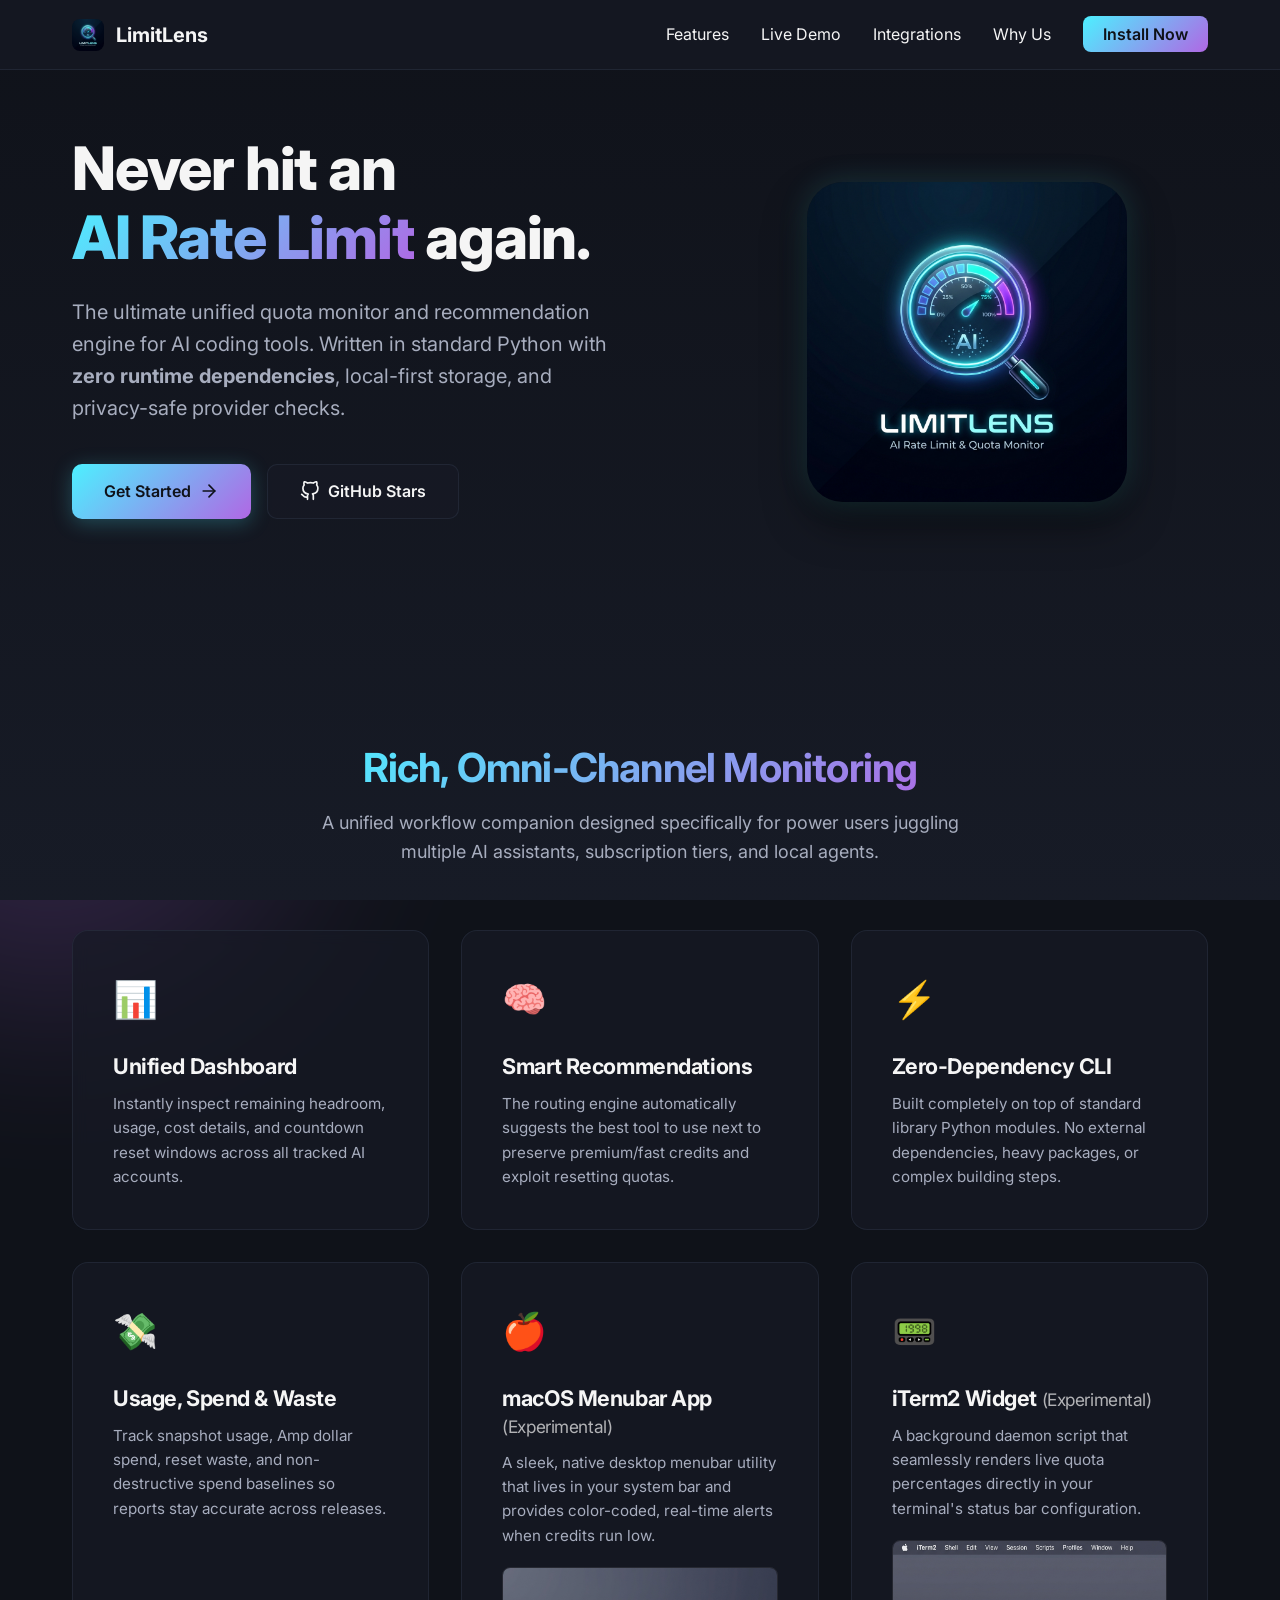
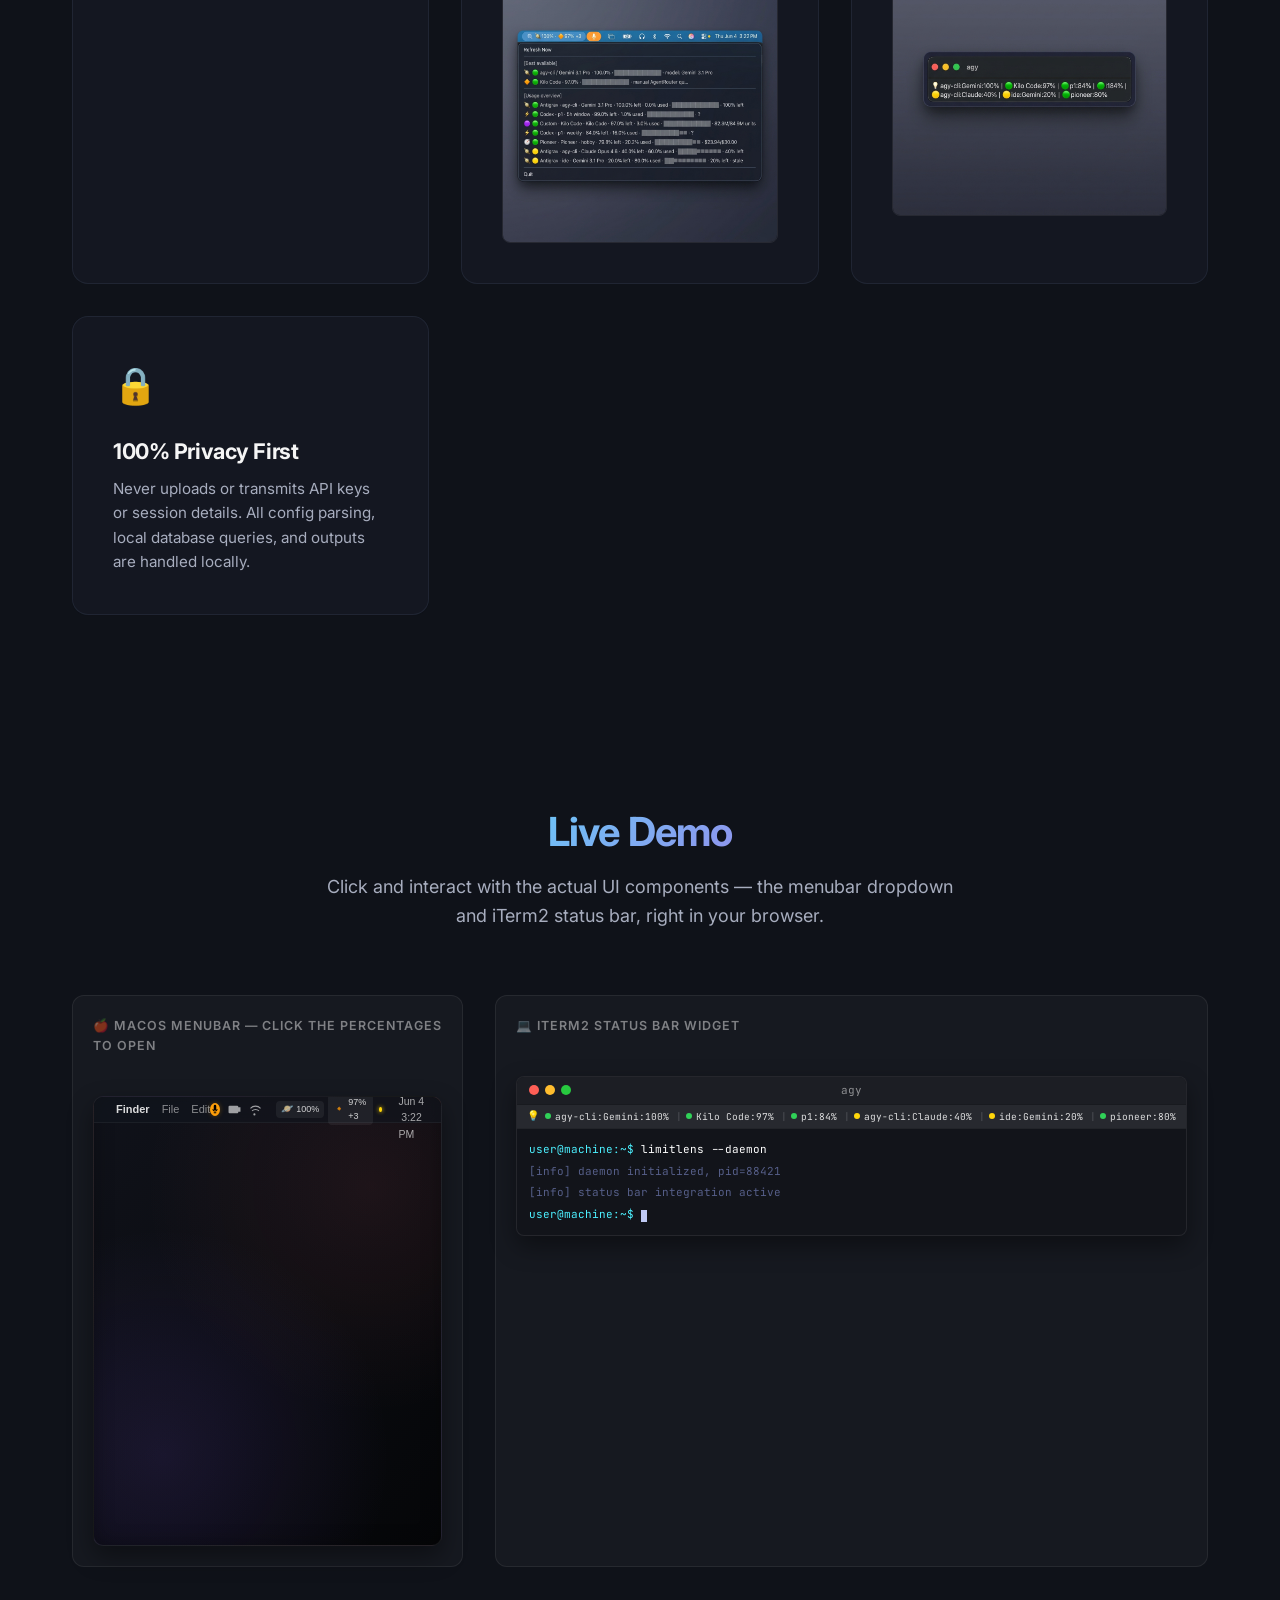
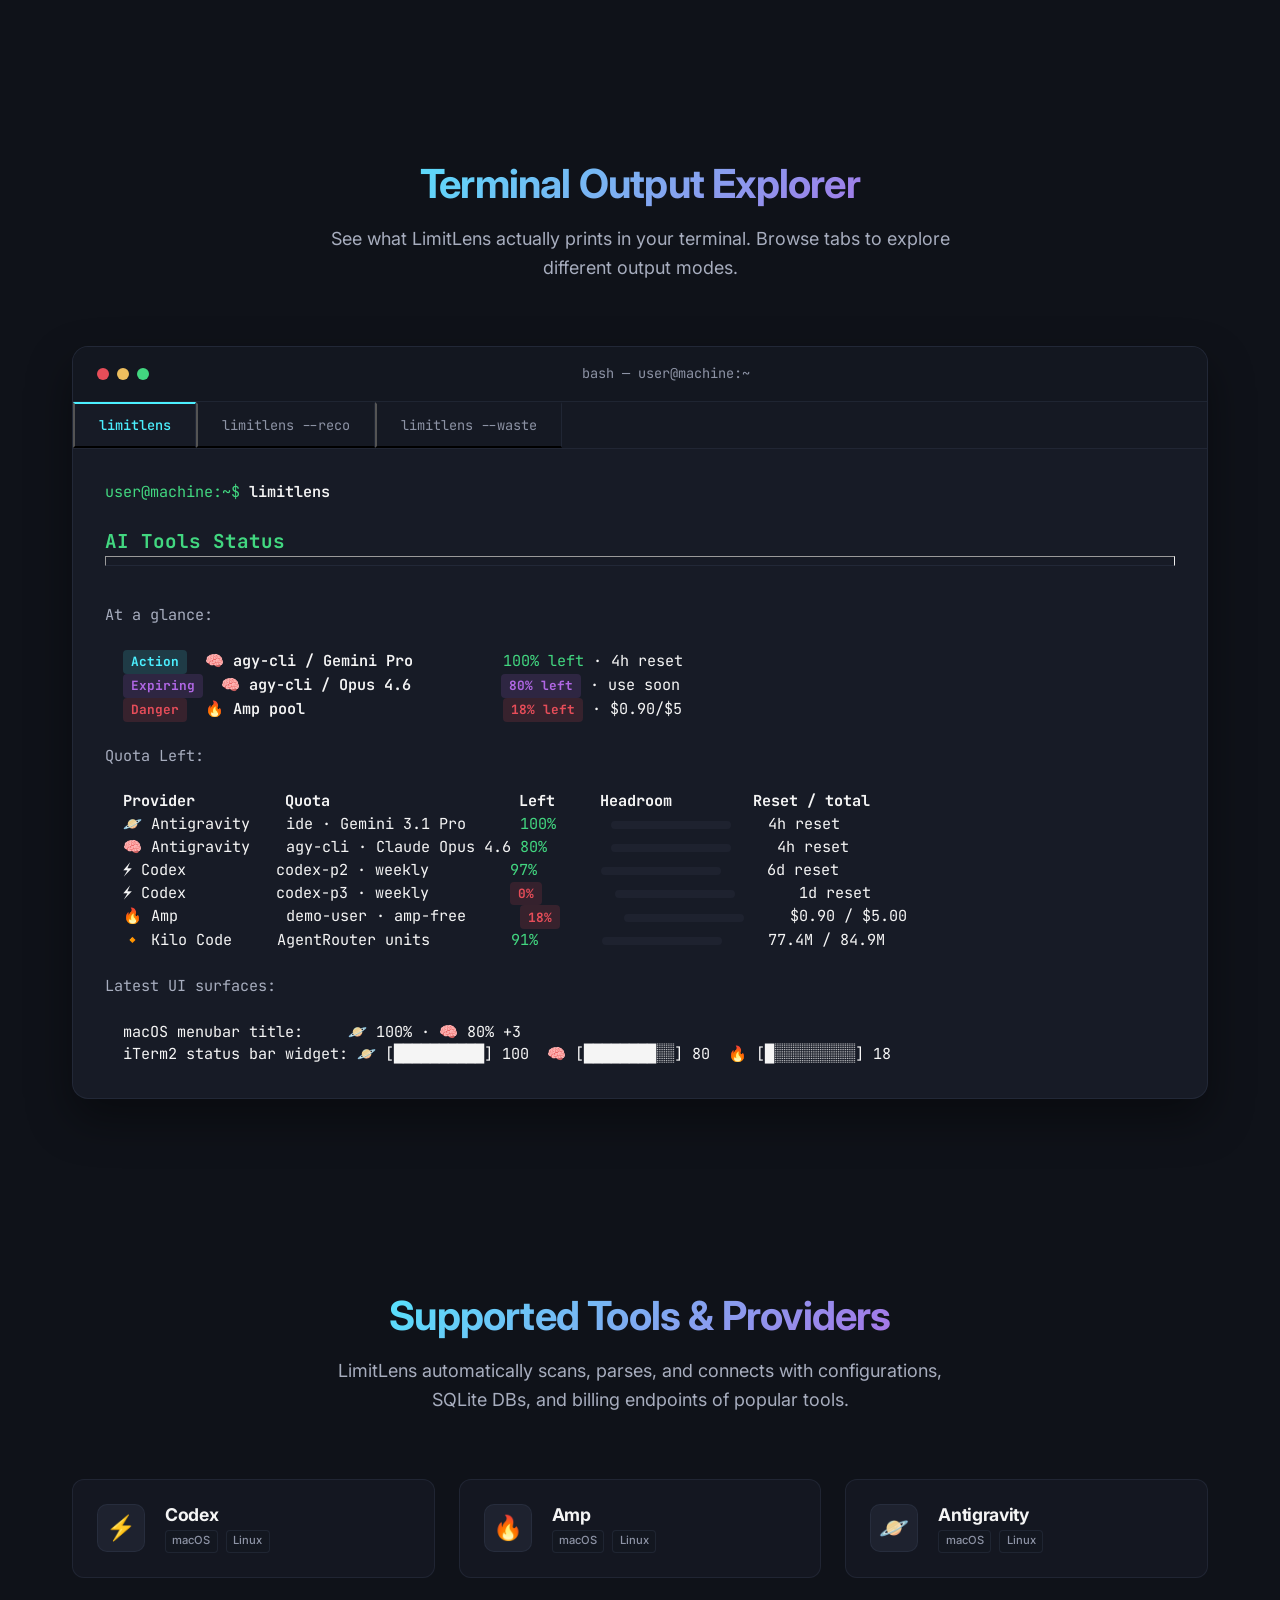
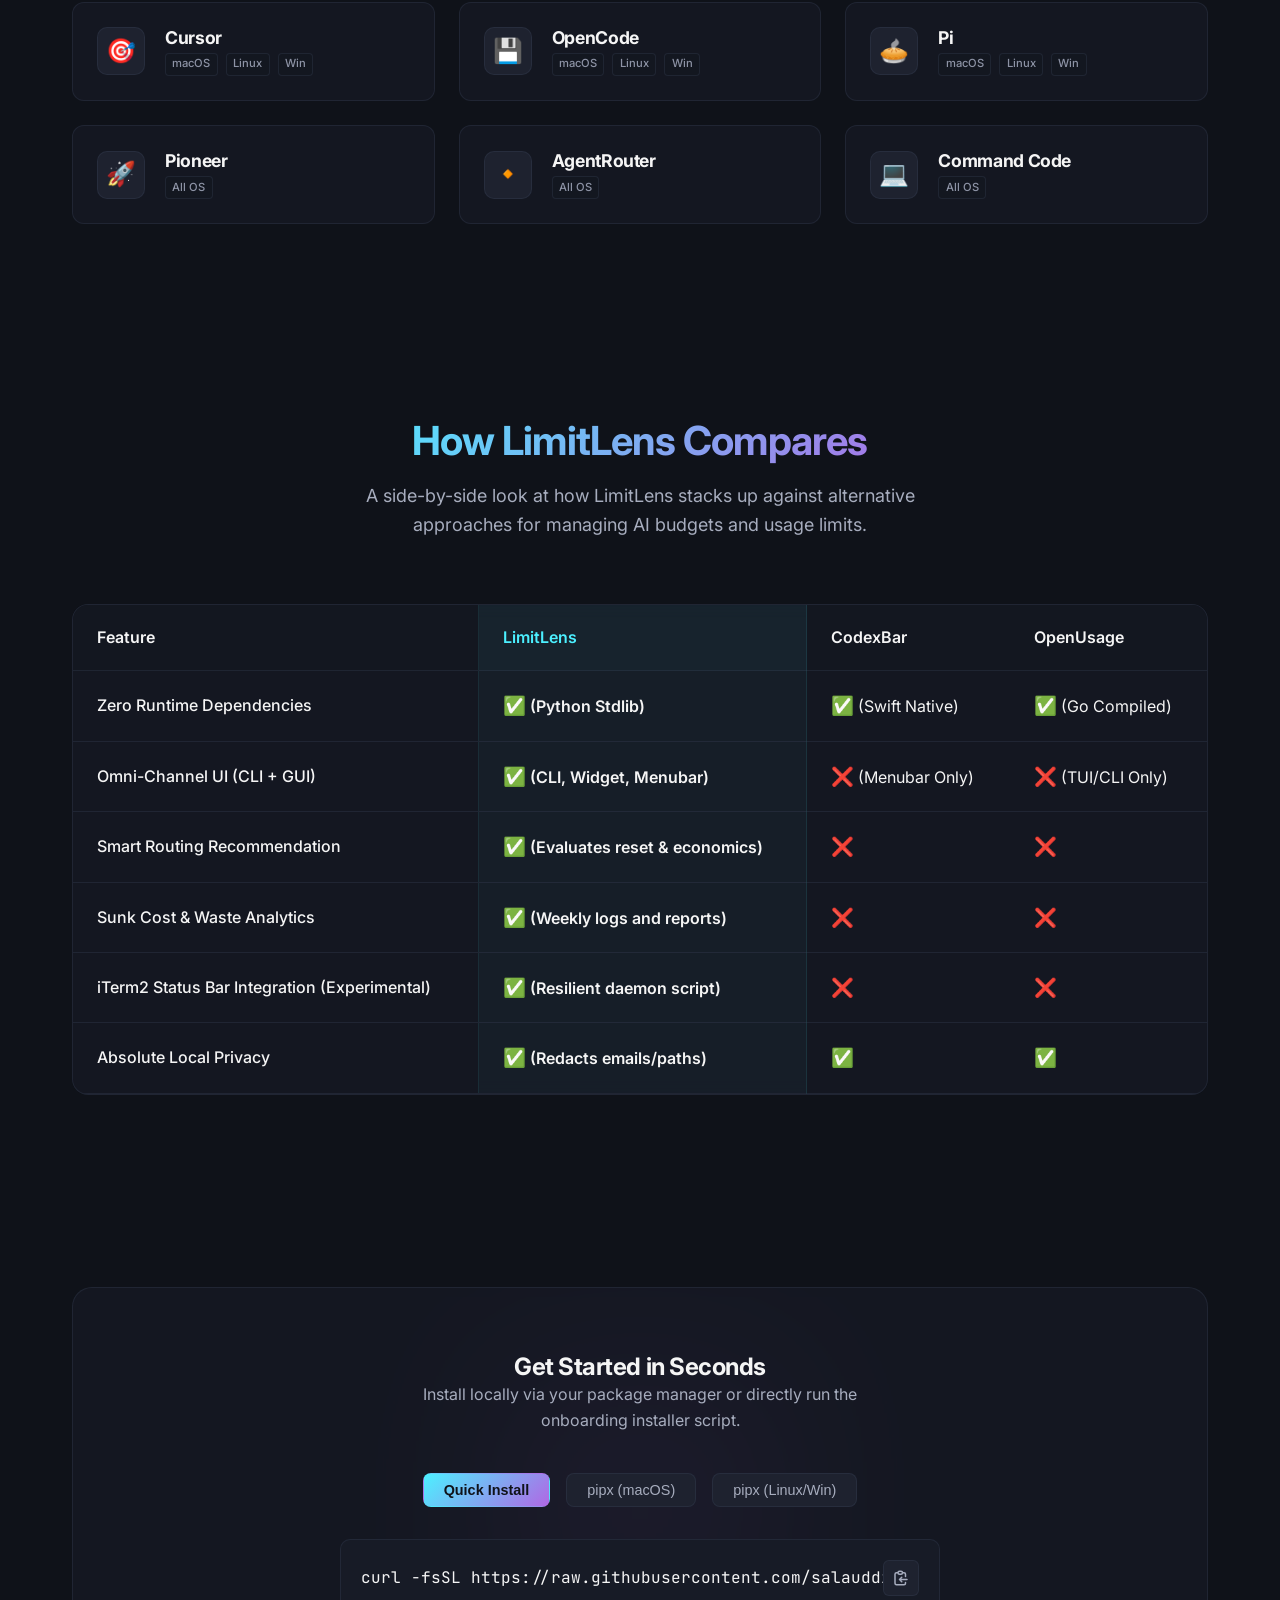
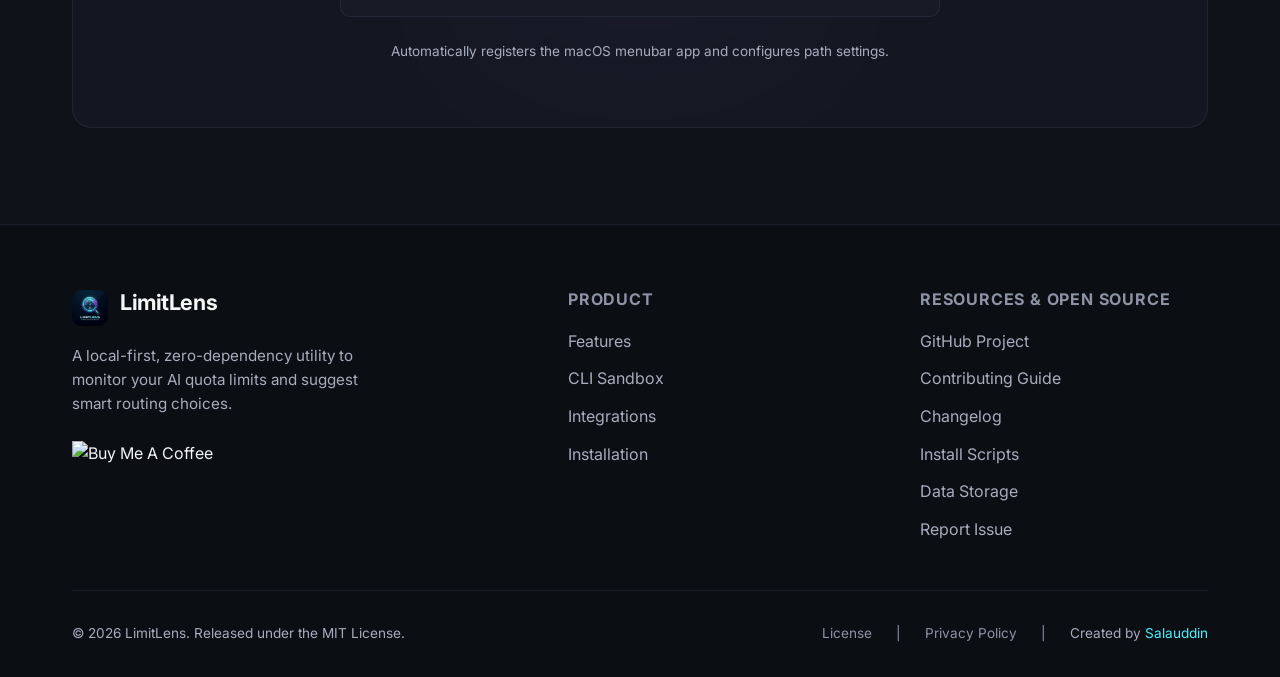
==== commit 23ce9ff3: "Update landing page for 1.3.1" ====
--- a/site/index.html
+++ b/site/index.html
@@ -6,7 +6,7 @@
   <title>LimitLens — Unified Quota Monitor & Recommendations for AI Coding Tools</title>
   
   <!-- SEO Meta Tags -->
-  <meta name="description" content="Stop hitting rate limits. Monitor remaining headroom, resets, and get smart routing recommendations across Codex, Cursor, Amp, Antigravity, OpenCode, and more. Zero dependencies, 100% local.">
+  <meta name="description" content="Stop hitting rate limits. Monitor remaining headroom, resets, spend, waste, and get smart routing recommendations across Codex, Cursor, Amp, Antigravity, OpenCode, and more. Zero dependencies, local-first.">
   <meta name="keywords" content="ai, quota, rate-limit, cursor, codex, copilot, claude code, terminal, developer-tools, menubar, iterm2">
   <meta name="author" content="Salauddin">
   
@@ -63,7 +63,7 @@
     <div class="container hero-grid">
       <div class="hero-content">
         <h1>Never hit an <br><span>AI Rate Limit</span> again.</h1>
-        <p>The ultimate unified quota monitor and recommendation engine for AI coding tools. Written in standard Python with <strong>zero runtime dependencies</strong>, 100% locally and privately.</p>
+        <p>The ultimate unified quota monitor and recommendation engine for AI coding tools. Written in standard Python with <strong>zero runtime dependencies</strong>, local-first storage, and privacy-safe provider checks.</p>
         <div class="hero-ctas">
           <a href="#install" class="btn-primary">
             <span>Get Started</span>
@@ -104,6 +104,11 @@
           <span class="feature-icon">⚡</span>
           <h3>Zero-Dependency CLI</h3>
           <p>Built completely on top of standard library Python modules. No external dependencies, heavy packages, or complex building steps.</p>
+        </div>
+        <div class="feature-card">
+          <span class="feature-icon">💸</span>
+          <h3>Usage, Spend & Waste</h3>
+          <p>Track snapshot usage, Amp dollar spend, reset waste, and non-destructive spend baselines so reports stay accurate across releases.</p>
         </div>
         <div class="feature-card" style="display: flex; flex-direction: column;">
           <span class="feature-icon">🍎</span>
@@ -484,16 +489,16 @@
           <div class="terminal-content" id="waste-tab">
             <span class="cli-prompt">user@machine:~$</span> <span class="cli-cmd">limitlens --waste</span><br>
             <br>
-            <span class="cli-title">Subscription Waste Summary (Last 7 Days)</span><br>
+            <span class="cli-title">LimitLens Waste · last 7 days</span><br>
             <hr class="cli-header">
             <br>
-            &nbsp;&nbsp;You have lost potential quota worth approximately <span class="cli-pill expiring"><strong>$18.40</strong></span> due to expired fast limits.<br>
-            <br>
-            &nbsp;&nbsp;<strong>Details:</strong><br>
-            &nbsp;&nbsp;• <strong>Cursor Pro:</strong> 120 fast requests expired unused on Jun 01. (Est. Waste: $4.80)<br>
-            &nbsp;&nbsp;• <strong>Codex-p3:</strong> 85% of weekly limit expired unused on Jun 03. (Est. Waste: $13.60)<br>
-            <br>
-            &nbsp;&nbsp;<span class="cli-label">Tip: Consider switching your heavy refactoring tasks to Cursor Pro earlier in the reset window!</span><br>
+            &nbsp;&nbsp;Waste means unused quota at reset or missed refill while capped.<br>
+            <br>
+            &nbsp;&nbsp;<strong>Needs attention</strong><br>
+            &nbsp;&nbsp;• <strong>Codex p3 / weekly:</strong> 85.0% unused avg · use this quota earlier before reset<br>
+            &nbsp;&nbsp;• <strong>Amp pool:</strong> $2.50 missed refill avg while capped · estimated dollar waste<br>
+            <br>
+            &nbsp;&nbsp;<span class="cli-label">Tip: Use --usage for Amp spend and --reset-spend for a clean visual baseline.</span><br>
           </div>
         </div>
       </div>
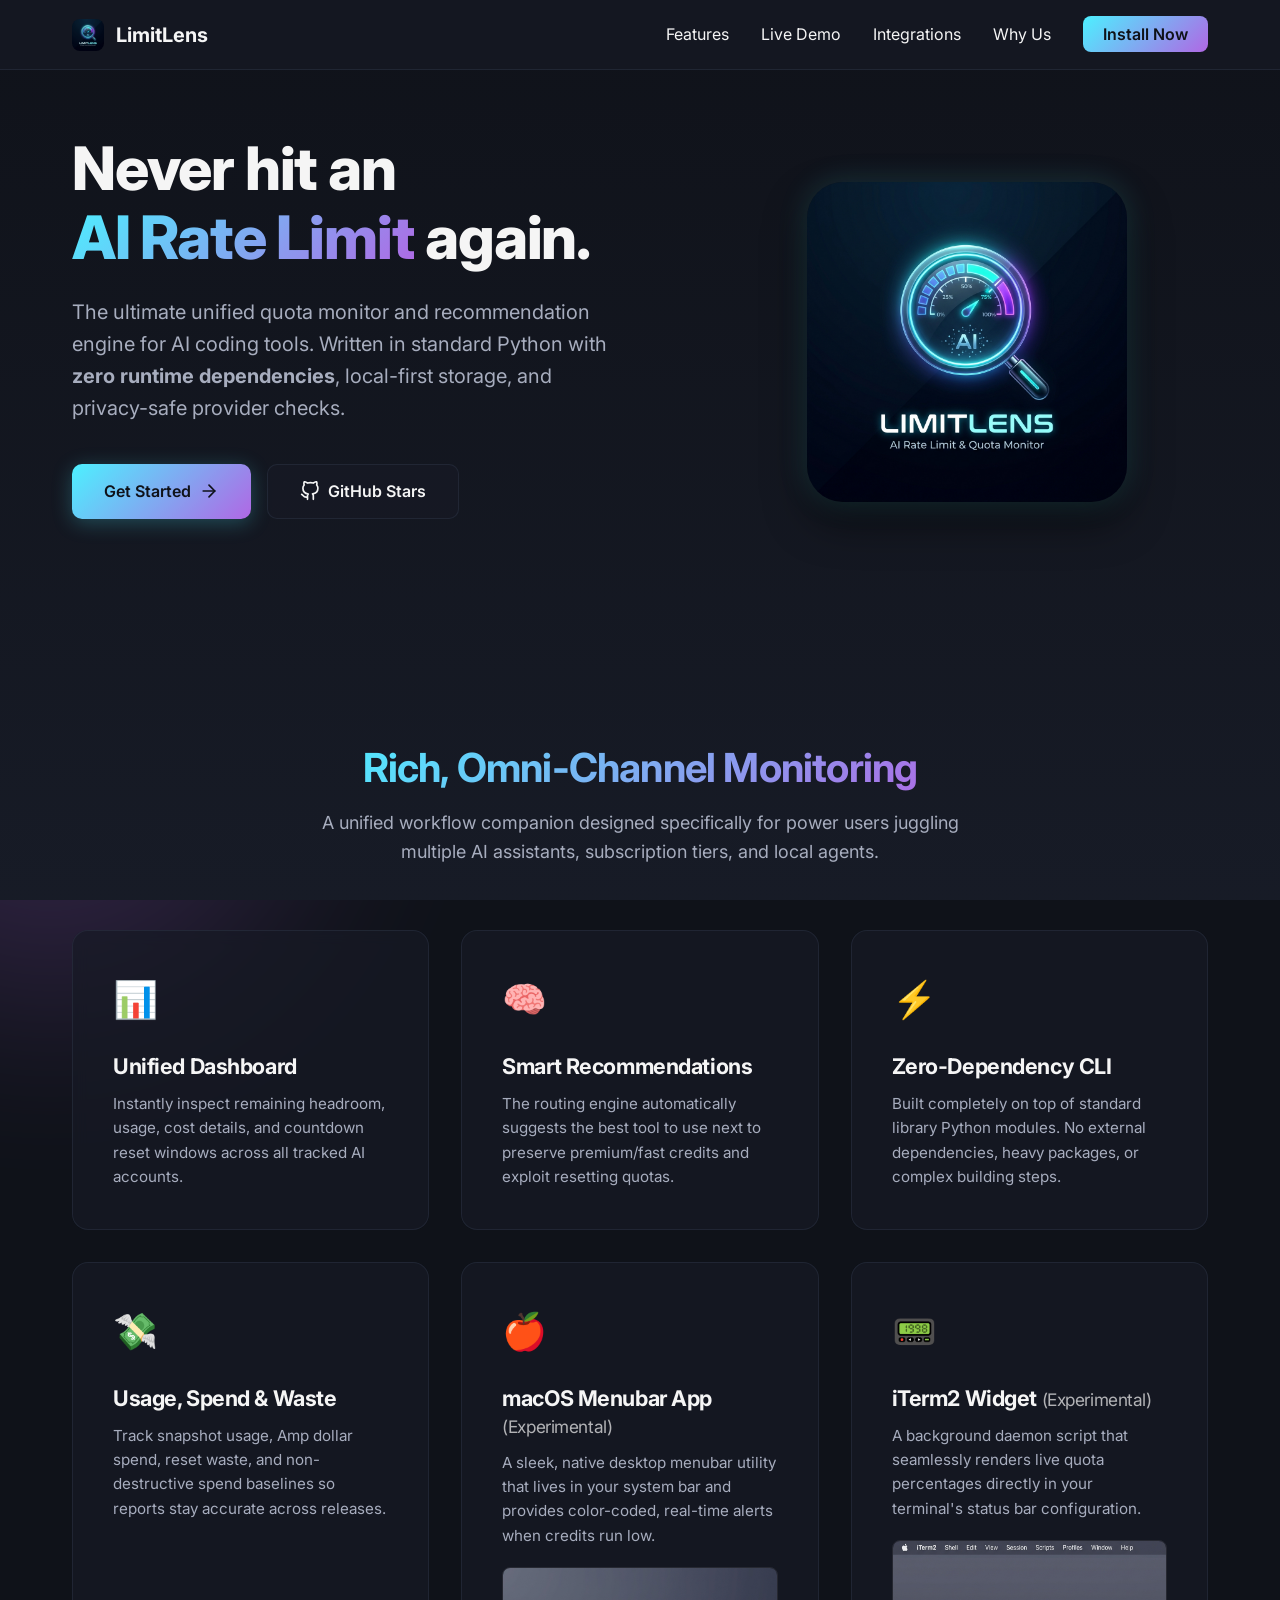
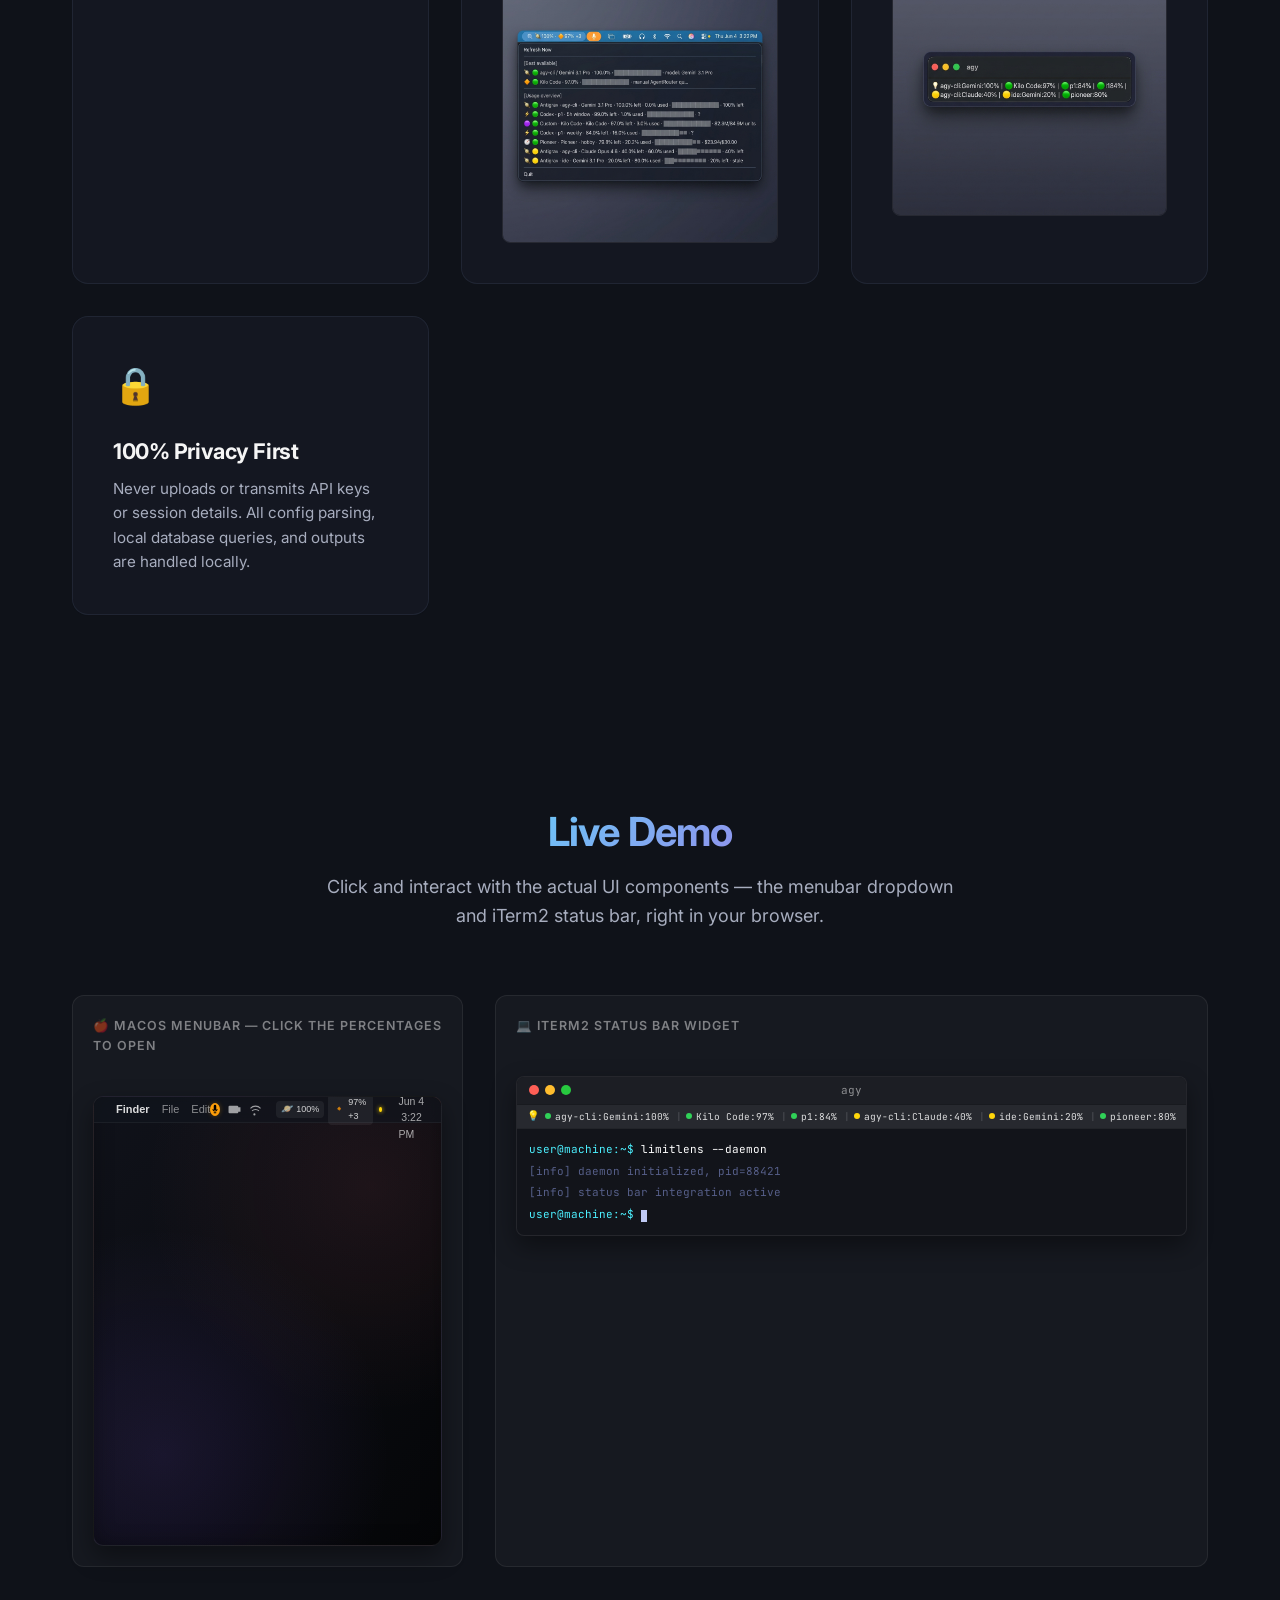
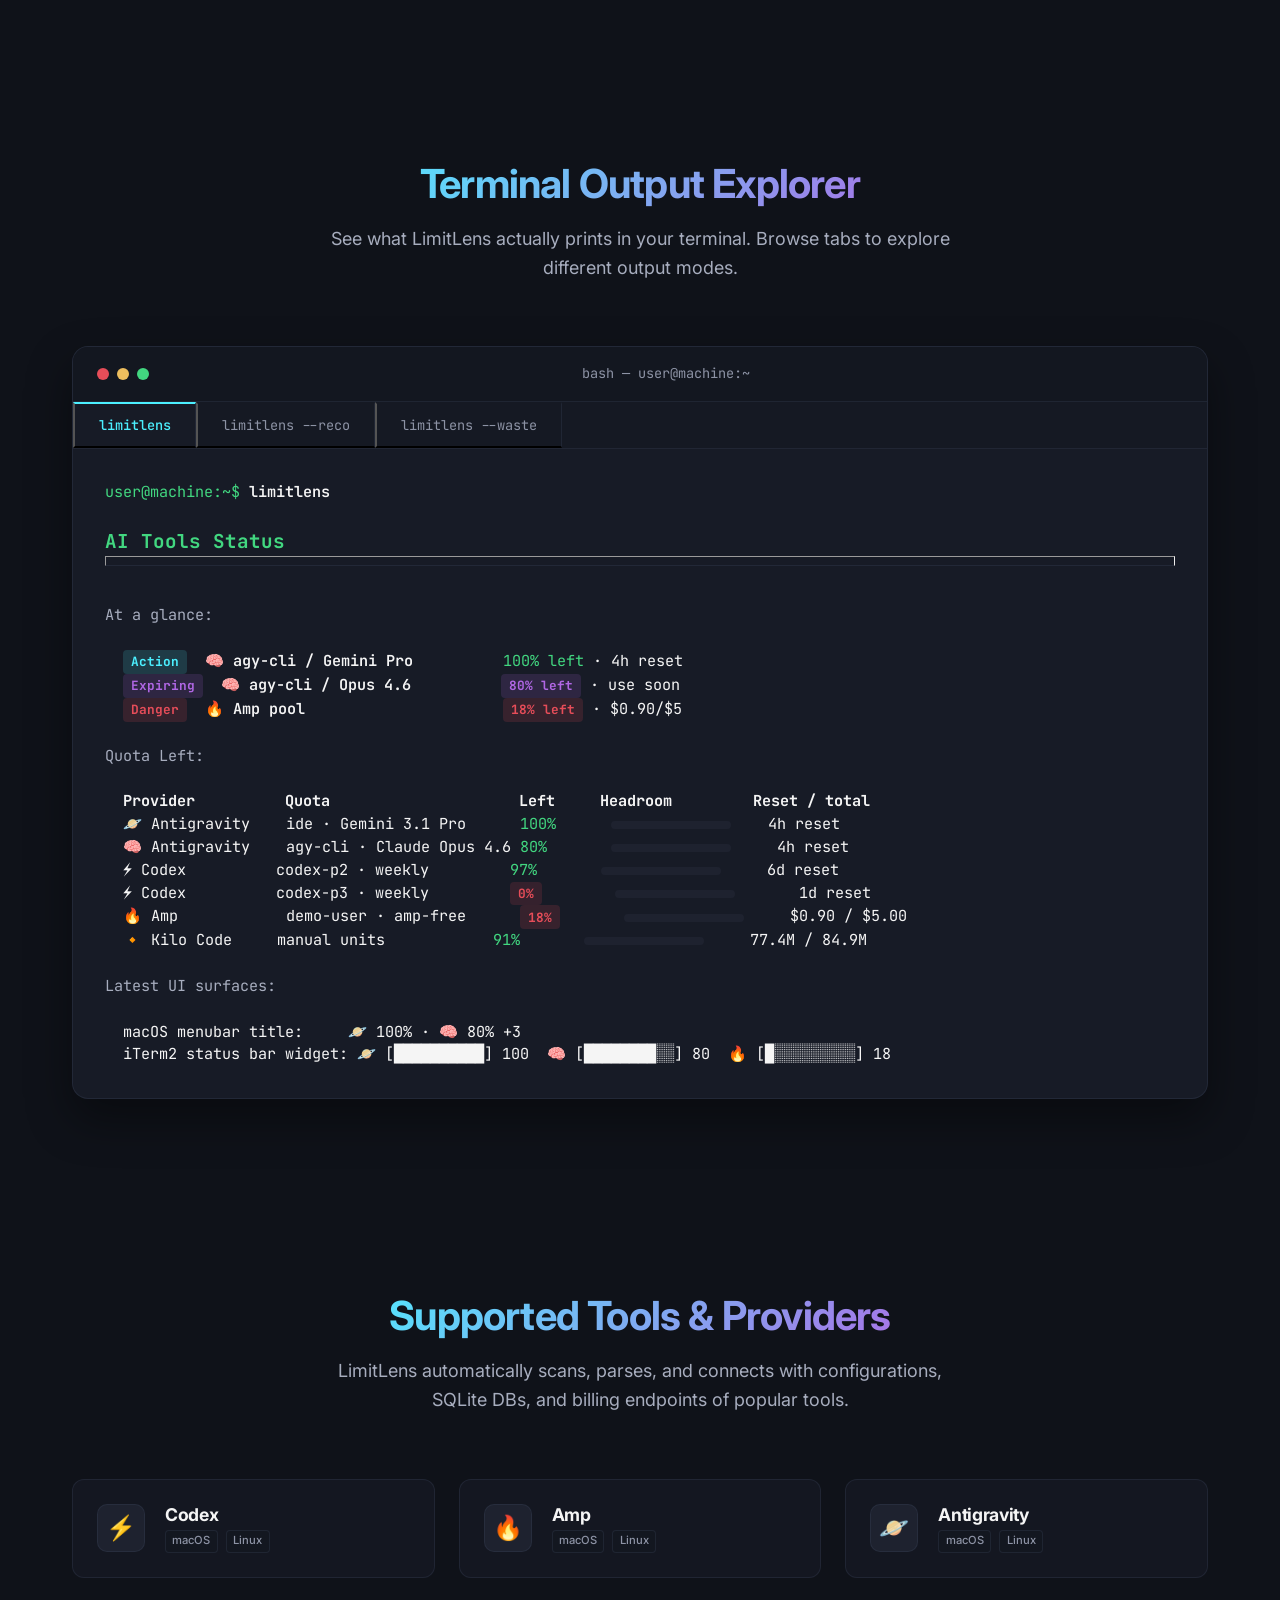
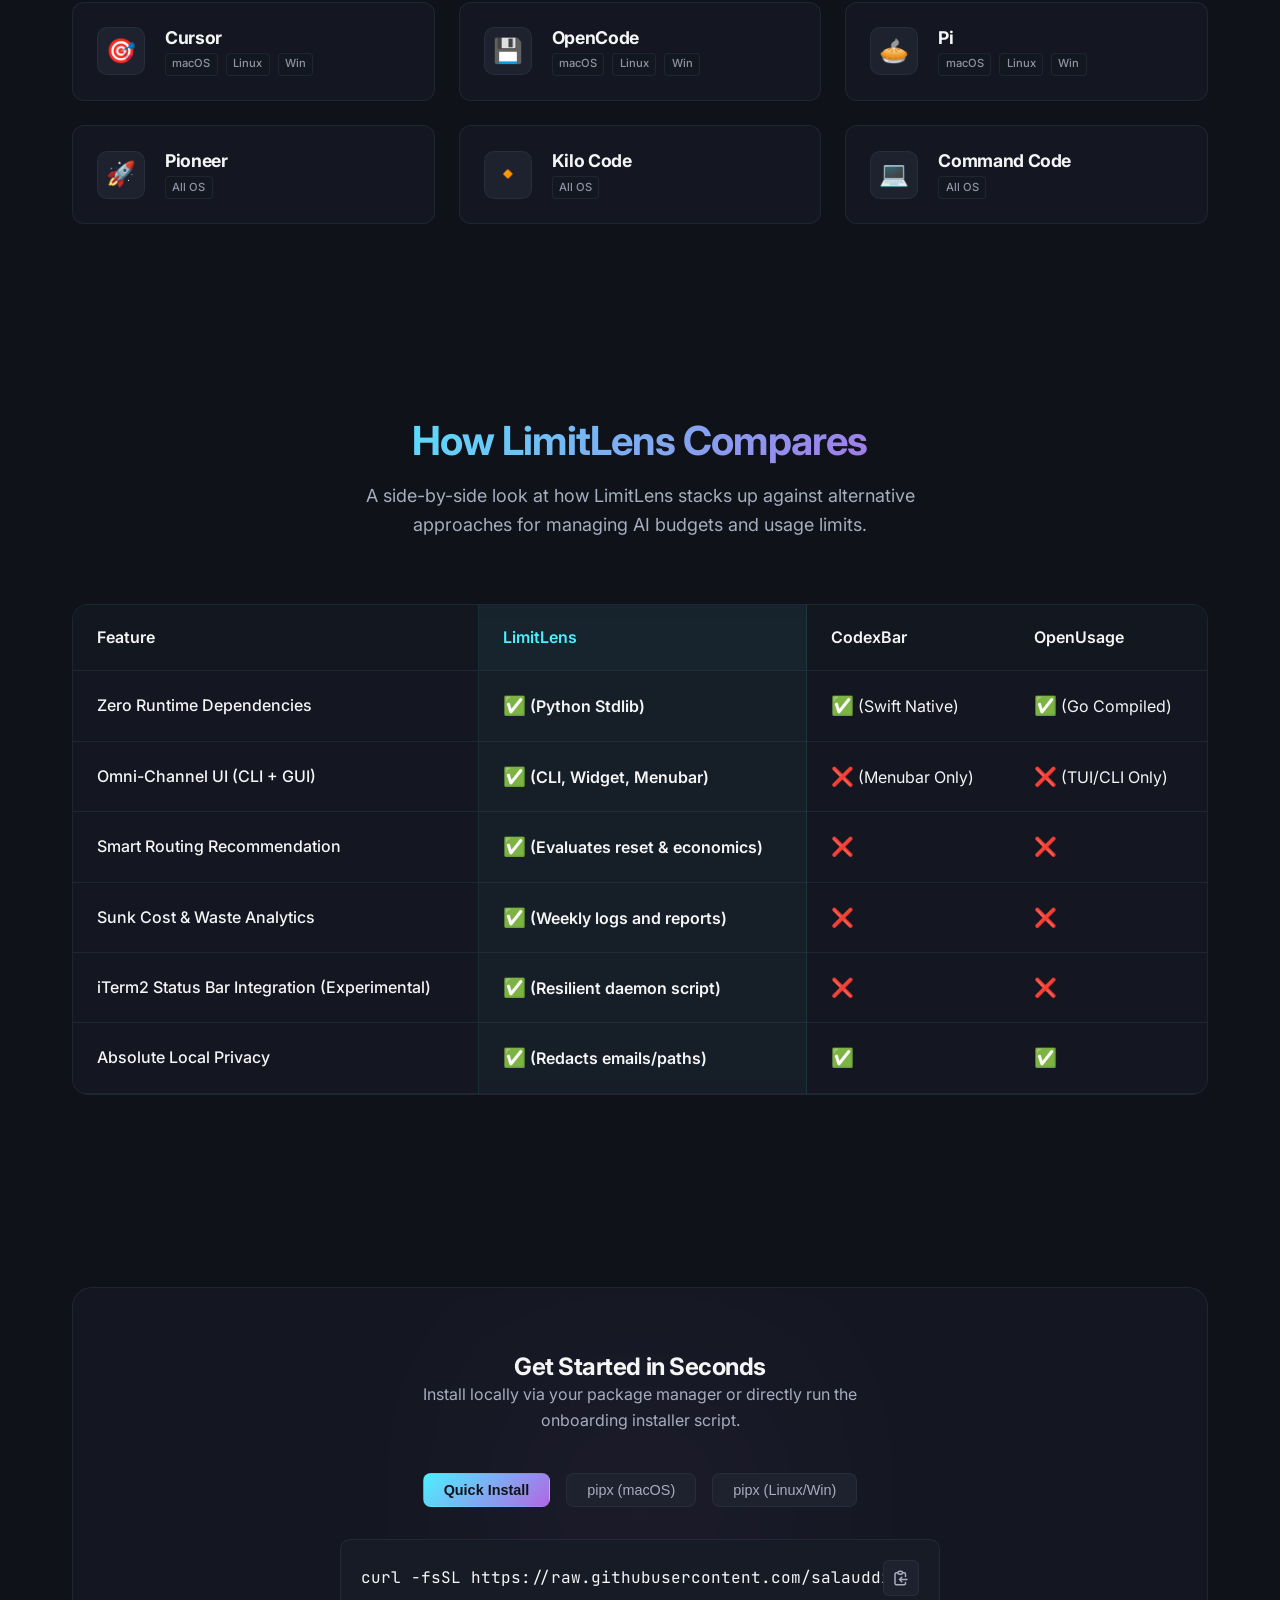
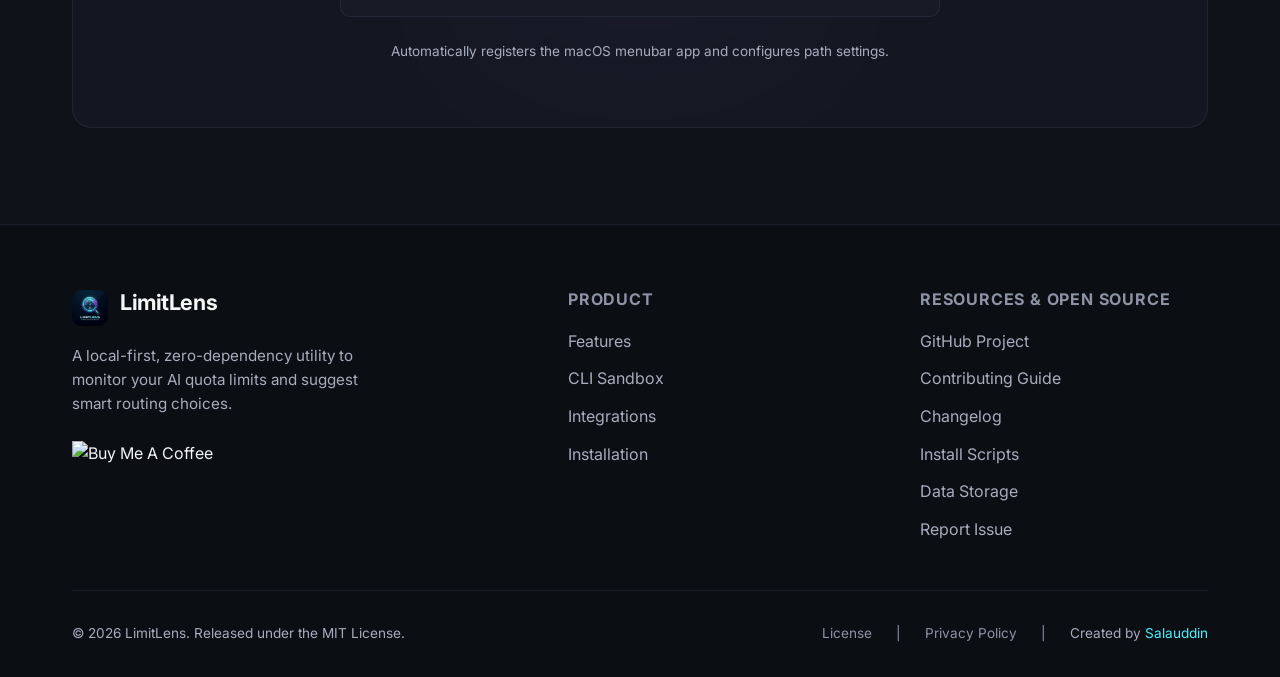
==== commit da301895: "Remove AgentRouter provider support" ====
--- a/site/index.html
+++ b/site/index.html
@@ -182,7 +182,7 @@
                 <div class="mac-dropdown-item">
                   <span class="mac-item-icon">🔸</span>
                   <span class="mac-status-indicator green"></span>
-                  <span class="mac-item-text font-mono">Kilo Code · 97.0% · <span class="mac-bar font-mono green">[██████████]</span> · manual AgentRouter qu...</span>
+                  <span class="mac-item-text font-mono">Kilo Code · 97.0% · <span class="mac-bar font-mono green">[██████████]</span> · manual Kilo quota</span>
                 </div>
                 
                 <div class="mac-dropdown-divider"></div>
@@ -445,7 +445,7 @@
             &nbsp;&nbsp;⚡ Codex&nbsp;&nbsp;&nbsp;&nbsp;&nbsp;&nbsp;&nbsp;&nbsp;&nbsp;&nbsp;codex-p2 · weekly&nbsp;&nbsp;&nbsp;&nbsp;&nbsp;&nbsp;&nbsp;&nbsp;&nbsp;<span class="cli-prompt">97%</span>&nbsp;&nbsp;&nbsp;&nbsp;&nbsp;&nbsp;<span class="cli-bar"><span class="cli-bar-fill green" style="width: 97%"></span></span>&nbsp;&nbsp;&nbsp;&nbsp;6d reset<br>
             &nbsp;&nbsp;⚡ Codex&nbsp;&nbsp;&nbsp;&nbsp;&nbsp;&nbsp;&nbsp;&nbsp;&nbsp;&nbsp;codex-p3 · weekly&nbsp;&nbsp;&nbsp;&nbsp;&nbsp;&nbsp;&nbsp;&nbsp;&nbsp;<span class="cli-pill danger">0%</span>&nbsp;&nbsp;&nbsp;&nbsp;&nbsp;&nbsp;&nbsp;<span class="cli-bar"><span class="cli-bar-fill red" style="width: 0%"></span></span>&nbsp;&nbsp;&nbsp;&nbsp;&nbsp;&nbsp;1d reset<br>
             &nbsp;&nbsp;🔥 Amp&nbsp;&nbsp;&nbsp;&nbsp;&nbsp;&nbsp;&nbsp;&nbsp;&nbsp;&nbsp;&nbsp;&nbsp;demo-user · amp-free&nbsp;&nbsp;&nbsp;&nbsp;&nbsp;&nbsp;<span class="cli-pill danger">18%</span>&nbsp;&nbsp;&nbsp;&nbsp;&nbsp;&nbsp;<span class="cli-bar"><span class="cli-bar-fill yellow" style="width: 18%"></span></span>&nbsp;&nbsp;&nbsp;&nbsp;$0.90 / $5.00<br>
-            &nbsp;&nbsp;🔸 Kilo Code&nbsp;&nbsp;&nbsp;&nbsp;&nbsp;AgentRouter units&nbsp;&nbsp;&nbsp;&nbsp;&nbsp;&nbsp;&nbsp;&nbsp;&nbsp;<span class="cli-prompt">91%</span>&nbsp;&nbsp;&nbsp;&nbsp;&nbsp;&nbsp;<span class="cli-bar"><span class="cli-bar-fill green" style="width: 91%"></span></span>&nbsp;&nbsp;&nbsp;&nbsp;77.4M / 84.9M<br>
+            &nbsp;&nbsp;🔸 Kilo Code&nbsp;&nbsp;&nbsp;&nbsp;&nbsp;manual units&nbsp;&nbsp;&nbsp;&nbsp;&nbsp;&nbsp;&nbsp;&nbsp;&nbsp;&nbsp;&nbsp;&nbsp;<span class="cli-prompt">91%</span>&nbsp;&nbsp;&nbsp;&nbsp;&nbsp;&nbsp;<span class="cli-bar"><span class="cli-bar-fill green" style="width: 91%"></span></span>&nbsp;&nbsp;&nbsp;&nbsp;77.4M / 84.9M<br>
             <br>
             <span class="cli-label">Latest UI surfaces:</span><br>
             <br>
@@ -468,7 +468,7 @@
             &nbsp;&nbsp;<span class="cli-pill danger">⚠️ WASTE WATCH</span> <span class="cli-label">use these soon or lose them</span><br>
             &nbsp;&nbsp;&nbsp;&nbsp;[URGENT] 🧠 agy-cli ➜ Claude Opus 4.6&nbsp;&nbsp;&nbsp;&nbsp;&nbsp;&nbsp;&nbsp;&nbsp;&nbsp;&nbsp;&nbsp;&nbsp;&nbsp;&nbsp;&nbsp;&nbsp;&nbsp;&nbsp;&nbsp;<span class="cli-prompt">80.0% left</span> · reset: 4h<br>
             &nbsp;&nbsp;&nbsp;&nbsp;[URGENT] 🪐 ide ➜ Gemini 3.1 Pro&nbsp;&nbsp;&nbsp;&nbsp;&nbsp;&nbsp;&nbsp;&nbsp;&nbsp;&nbsp;&nbsp;&nbsp;&nbsp;&nbsp;&nbsp;&nbsp;&nbsp;&nbsp;&nbsp;&nbsp;&nbsp;&nbsp;&nbsp;&nbsp;<span class="cli-prompt">100.0% left</span> · reset: 4h<br>
-            &nbsp;&nbsp;&nbsp;&nbsp;[SLOW] &nbsp;&nbsp;🔸 Kilo Code / AgentRouter&nbsp;&nbsp;&nbsp;&nbsp;&nbsp;&nbsp;&nbsp;&nbsp;&nbsp;&nbsp;&nbsp;&nbsp;&nbsp;&nbsp;&nbsp;&nbsp;&nbsp;&nbsp;&nbsp;&nbsp;&nbsp;&nbsp;&nbsp;<span class="cli-prompt">91.2% left</span> · reset: manual<br>
+            &nbsp;&nbsp;&nbsp;&nbsp;[SLOW] &nbsp;&nbsp;🔸 Kilo Code / manual quota&nbsp;&nbsp;&nbsp;&nbsp;&nbsp;&nbsp;&nbsp;&nbsp;&nbsp;&nbsp;&nbsp;&nbsp;&nbsp;&nbsp;&nbsp;&nbsp;&nbsp;&nbsp;&nbsp;&nbsp;<span class="cli-prompt">91.2% left</span> · reset: manual<br>
             <br>
             &nbsp;&nbsp;<span class="cli-prompt">➜ Quick edit / grunt work</span><br>
             &nbsp;&nbsp;&nbsp;&nbsp;🔥 <span class="cli-cmd">amp pool</span>&nbsp;&nbsp;&nbsp;&nbsp;&nbsp;&nbsp;&nbsp;&nbsp;&nbsp;&nbsp;&nbsp;&nbsp;&nbsp;&nbsp;&nbsp;&nbsp;&nbsp;&nbsp;&nbsp;&nbsp;&nbsp;&nbsp;&nbsp;&nbsp;&nbsp;&nbsp;&nbsp;&nbsp;&nbsp;&nbsp;&nbsp;&nbsp;&nbsp;&nbsp;&nbsp;&nbsp;&nbsp;&nbsp;&nbsp;&nbsp;&nbsp;&nbsp;&nbsp;&nbsp;&nbsp;&nbsp;<span class="cli-pill danger">18.0% left</span><br>
@@ -596,7 +596,7 @@
         <div class="integration-card">
           <span class="integration-icon">🔸</span>
           <div class="integration-info">
-            <h3>AgentRouter</h3>
+            <h3>Kilo Code</h3>
             <div class="integration-meta">
               <span class="badge-os">All OS</span>
             </div>
